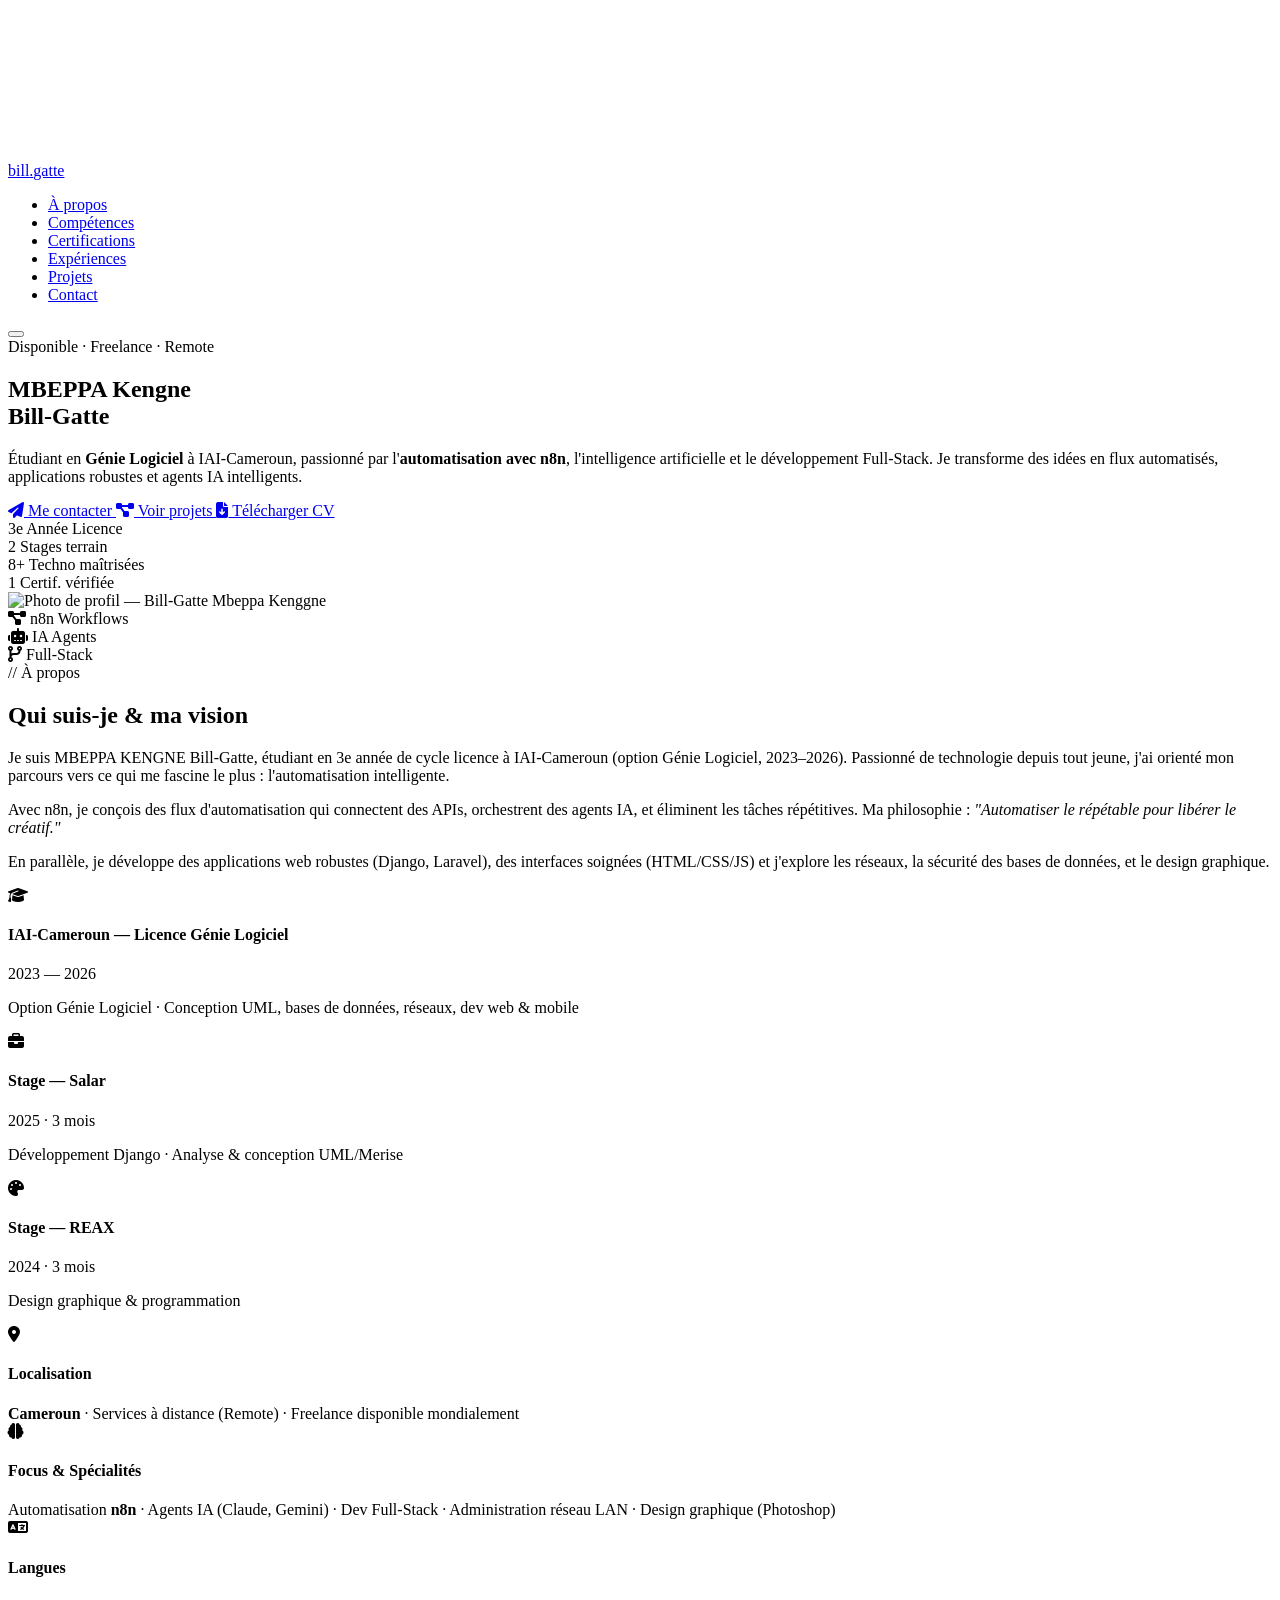
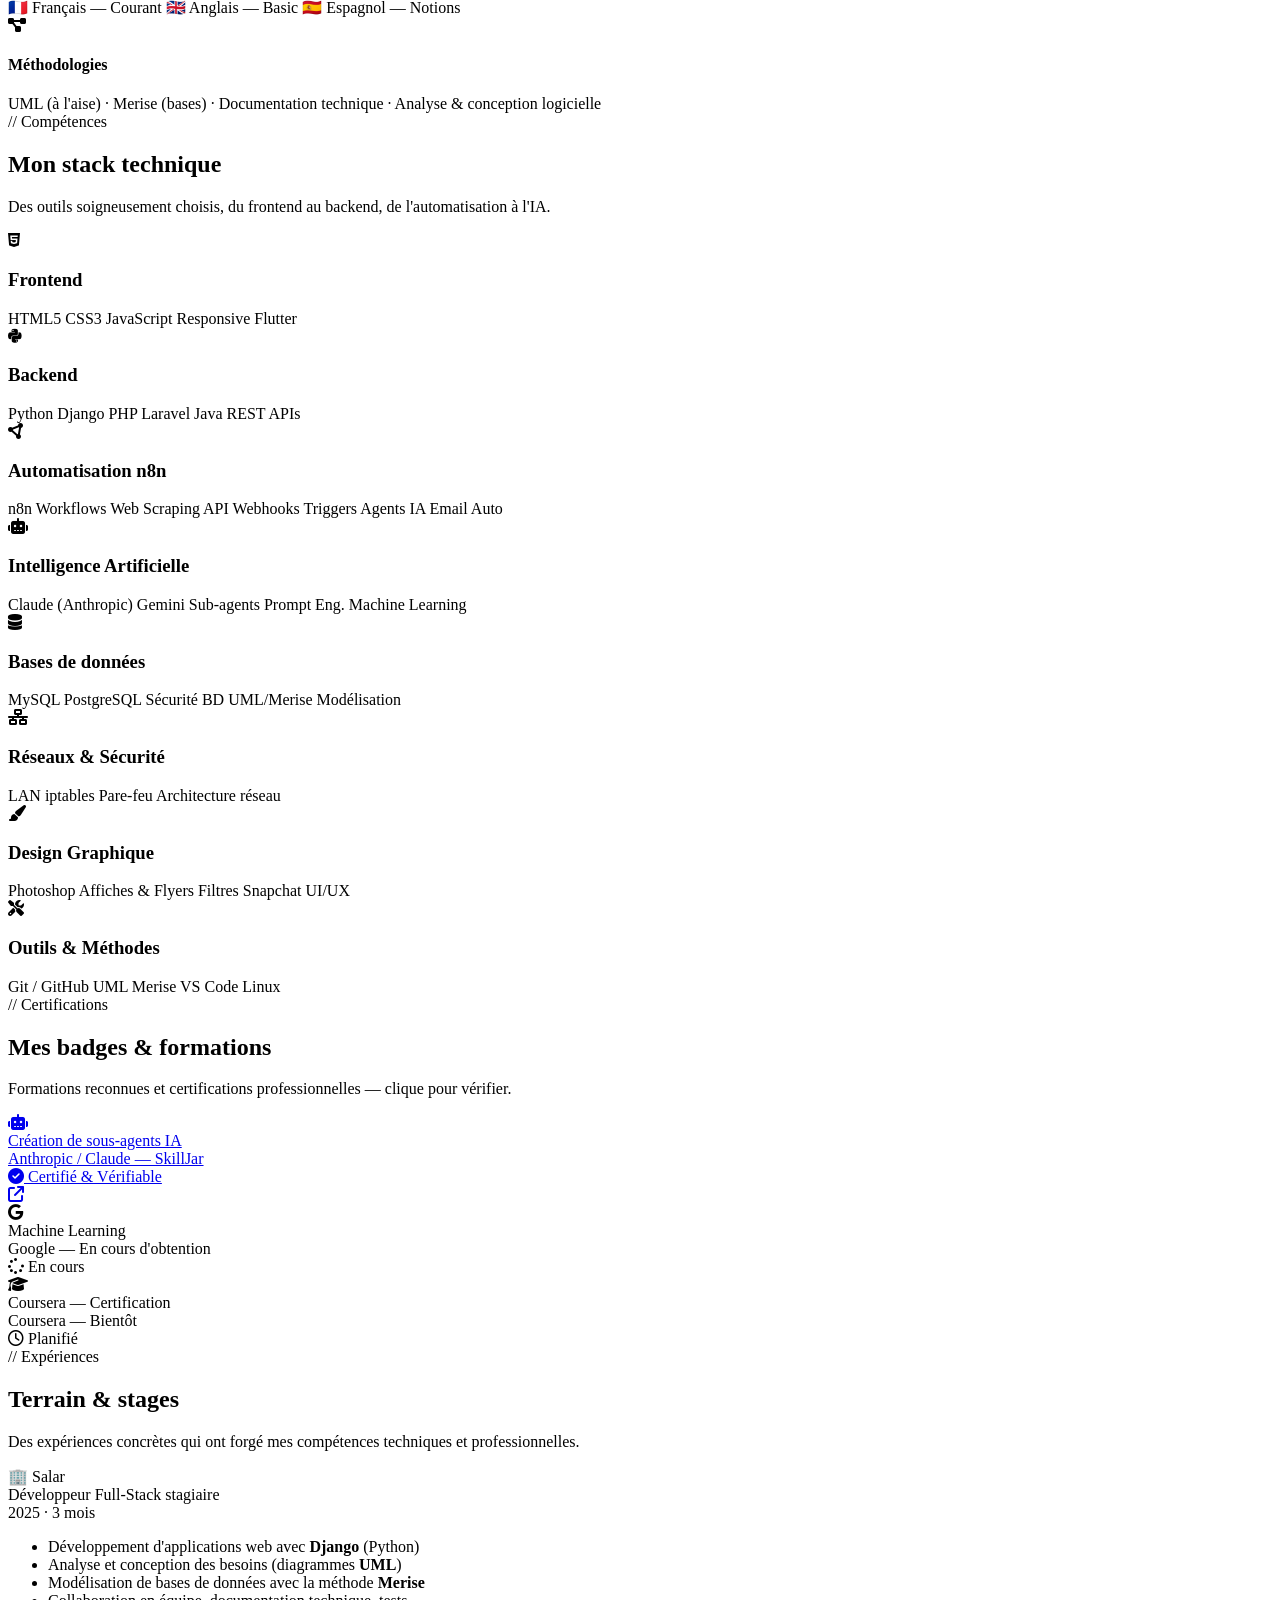
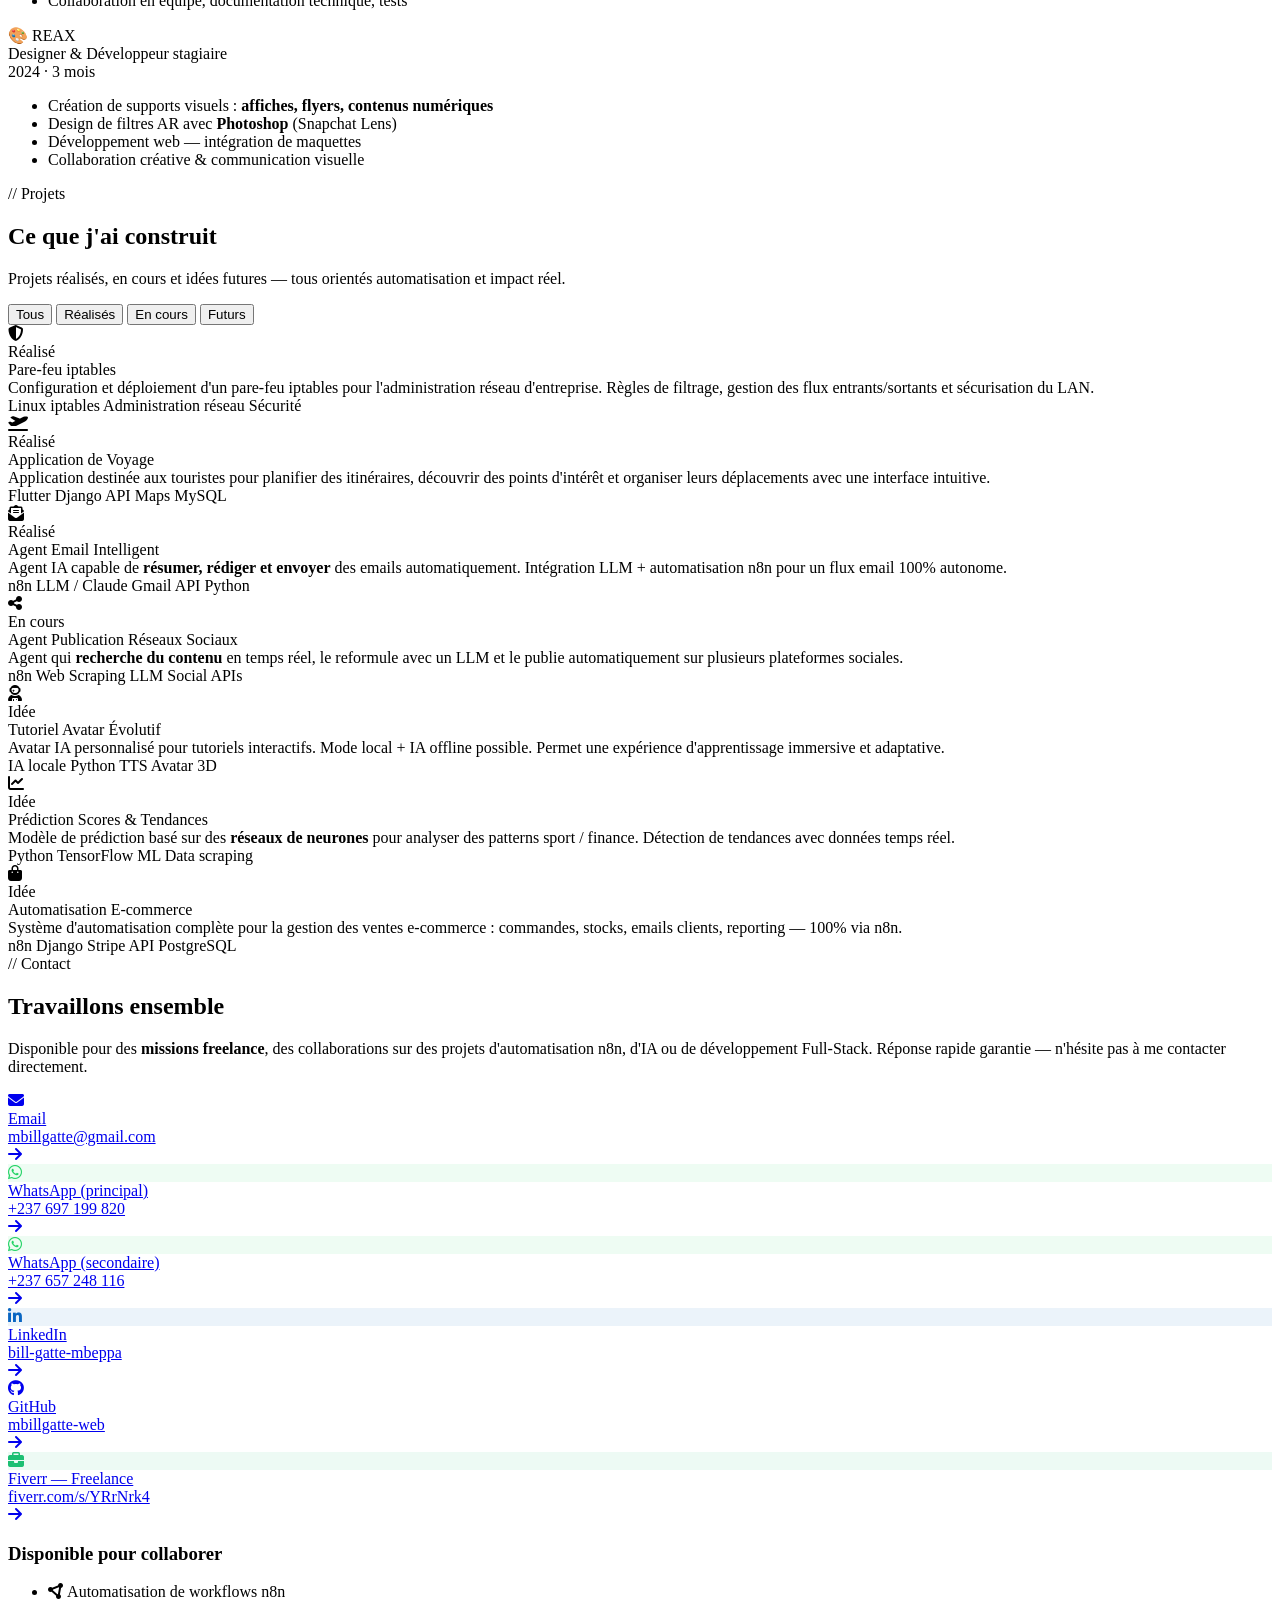
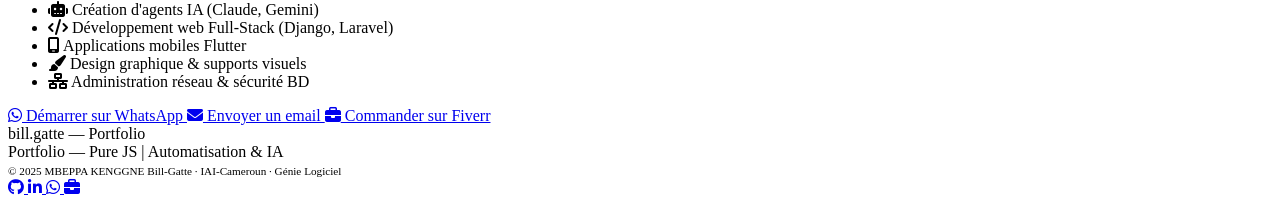
==== index.html @ 229e0669 "disposition de l'index pour que vercel puisse le  voir" ====
<!DOCTYPE html>
<html lang="fr">
<head>
  <meta charset="UTF-8" />
  <meta name="viewport" content="width=device-width, initial-scale=1.0" />
  <meta name="description" content="Portfolio de MBEPPA KENGGNE Bill-Gatte — Étudiant en Génie Logiciel, spécialisé en automatisation n8n, IA et développement Full-Stack. Freelance basé au Cameroun." />
  <meta name="keywords" content="génie logiciel, automatisation, n8n, IA, full-stack, Django, Laravel, Cameroun, développeur, freelance" />
  <meta property="og:title" content="Bill-Gatte — Automatisation & IA | Portfolio" />
  <meta property="og:description" content="Portfolio de Bill-Gatte Mbeppa — Développeur Full-Stack, automatisation n8n et IA." />
  <meta property="og:type" content="website" />

  <title>Bill-Gatte Mbeppa — Automatisation & IA | Portfolio</title>

  <!-- Fonts -->
  <link rel="preconnect" href="https://fonts.googleapis.com" />
  <link rel="preconnect" href="https://fonts.gstatic.com" crossorigin />
  <link href="https://fonts.googleapis.com/css2?family=Space+Grotesk:wght@300;400;500;600;700&family=Inter:wght@300;400;500;600&family=Fira+Code:wght@400;500&display=swap" rel="stylesheet" />

  <!-- Font Awesome -->
  <link rel="stylesheet" href="https://cdnjs.cloudflare.com/ajax/libs/font-awesome/6.5.1/css/all.min.css" />

  <!-- Stylesheet -->
  <link rel="stylesheet" href="css/style.css" />
</head>

<body>

<!-- ═══════ CANVAS BACKGROUND ═══════ -->
<canvas id="canvas-bg" aria-hidden="true"></canvas>

<!-- ═══════════════════════════════════════════
     NAVBAR
════════════════════════════════════════════ -->
<nav id="navbar" role="navigation" aria-label="Navigation principale">
  <div class="container nav-inner">
    <!-- Logo -->
    <a href="#hero" class="nav-logo" id="nav-logo-link">
      <span class="logo-dot"></span>
      bill<span style="color:var(--accent-teal)">.</span>gatte
    </a>

    <!-- Links -->
    <ul class="nav-links" id="nav-links" role="list">
      <li><a href="#about"          id="nav-about">À propos</a></li>
      <li><a href="#skills"         id="nav-skills">Compétences</a></li>
      <li><a href="#certifications" id="nav-certs">Certifications</a></li>
      <li><a href="#experience"     id="nav-exp">Expériences</a></li>
      <li><a href="#projects"       id="nav-projects">Projets</a></li>
      <li><a href="#contact"        id="nav-contact" class="nav-cta">Contact</a></li>
    </ul>

    <!-- Hamburger -->
    <button class="nav-toggle" id="nav-toggle" aria-label="Ouvrir le menu" aria-expanded="false">
      <span></span><span></span><span></span>
    </button>
  </div>
</nav>

<!-- ═══════════════════════════════════════════
     SECTION 1 : HERO
════════════════════════════════════════════ -->
<section id="hero" aria-label="Présentation principale">
  <div class="hero-bg-image" aria-hidden="true"></div>
  <div class="hero-bg-gradient" aria-hidden="true"></div>

  <div class="container">
    <div class="hero-content">

      <!-- ─ Texte ─ -->
      <div class="hero-text">
        <div class="hero-badge">
          <span class="badge-dot"></span>
          Disponible · Freelance · Remote
        </div>

        <h1 class="hero-name">
          MBEPPA Kengne<br>
          <span class="gradient-text">Bill-Gatte</span>
        </h1>

        <div class="hero-title-typed" aria-live="polite">
          <span class="typed-text"></span><span class="cursor-blink" aria-hidden="true"></span>
        </div>

        <p class="hero-description">
          Étudiant en <strong>Génie Logiciel</strong> à IAI-Cameroun, passionné par l'<strong>automatisation avec n8n</strong>,
          l'intelligence artificielle et le développement Full-Stack. Je transforme des idées en flux automatisés,
          applications robustes et agents IA intelligents.
        </p>

        <div class="hero-cta">
          <a href="#contact" class="btn btn-primary" id="hero-btn-contact">
            <i class="fa-solid fa-paper-plane"></i> Me contacter
          </a>
          <a href="#projects" class="btn btn-secondary" id="hero-btn-projects">
            <i class="fa-solid fa-diagram-project"></i> Voir projets
          </a>
          <!-- CV placeholder — remplacer href plus tard -->
          <a href="assets/CV_BillGatte.pdf" download class="btn btn-outline-purple" id="hero-btn-cv">
             <i class="fa-solid fa-file-arrow-down"></i> Télécharger CV
          </a>
        </div>

        <div class="hero-stats">
          <div class="stat-item">
            <span class="stat-number" data-count="3" data-suffix="e">3e</span>
            <span class="stat-label">Année Licence</span>
          </div>
          <div class="stat-item">
            <span class="stat-number" data-count="2" data-suffix="">2</span>
            <span class="stat-label">Stages terrain</span>
          </div>
          <div class="stat-item">
            <span class="stat-number" data-count="8" data-suffix="+">8+</span>
            <span class="stat-label">Techno maîtrisées</span>
          </div>
          <div class="stat-item">
            <span class="stat-number" data-count="1" data-suffix="">1</span>
            <span class="stat-label">Certif. vérifiée</span>
          </div>
        </div>
      </div>

      <!-- ─ Visuel ─ -->
      <div class="hero-visual">
        <div class="profile-ring-outer">
          <div class="ring-animated"   aria-hidden="true"></div>
          <div class="ring-animated-2" aria-hidden="true"></div>

          <div class="profile-img-wrap">
            <!-- Remplacer src par ta photo : assets/images/ma_photo.jpg -->
            <img
              src="assets/images/ma_photo.jpg"
              alt="Photo de profil — Bill-Gatte Mbeppa Kenggne"
              id="profile-photo"
            />
          </div>

          <!-- Badges flottants -->
          <div class="hero-float-badge badge-top-right">
            <i class="fa-solid fa-diagram-project"></i>
            <span>n8n Workflows</span>
          </div>
          <div class="hero-float-badge badge-bottom-left">
            <i class="fa-solid fa-robot"></i>
            <span>IA Agents</span>
          </div>
          <div class="hero-float-badge badge-top-left">
            <i class="fa-solid fa-code-branch"></i>
            <span>Full-Stack</span>
          </div>
        </div>
      </div>

    </div><!-- /hero-content -->
  </div>
</section>


<!-- ═══════════════════════════════════════════
     SECTION 2 : À PROPOS
════════════════════════════════════════════ -->
<section id="about" aria-labelledby="about-title">
  <div class="container">
    <span class="section-label reveal">// À propos</span>
    <h2 class="section-title reveal" id="about-title">
      Qui suis-je &amp; <span class="gradient-text">ma vision</span>
    </h2>

    <div class="about-grid">
      <!-- Texte -->
      <div class="about-text">
        <p class="reveal">
          Je suis <span class="highlight">MBEPPA KENGNE Bill-Gatte</span>, étudiant en 3e année de cycle licence
          à <span class="highlight">IAI-Cameroun</span> (option Génie Logiciel, 2023–2026).
          Passionné de technologie depuis tout jeune, j'ai orienté mon parcours vers
          ce qui me fascine le plus : <span class="highlight">l'automatisation intelligente</span>.
        </p>
        <p class="reveal">
          Avec <span class="highlight">n8n</span>, je conçois des flux d'automatisation qui connectent
          des APIs, orchestrent des agents IA, et éliminent les tâches répétitives.
          Ma philosophie : <em>"Automatiser le répétable pour libérer le créatif."</em>
        </p>
        <p class="reveal">
          En parallèle, je développe des applications web robustes (Django, Laravel),
          des interfaces soignées (HTML/CSS/JS) et j'explore les réseaux,
          la sécurité des bases de données, et le design graphique.
        </p>

        <!-- Timeline académique -->
        <div class="about-timeline reveal">
          <div class="timeline-item">
            <div class="timeline-dot"><i class="fa-solid fa-graduation-cap"></i></div>
            <div class="timeline-content">
              <h4>IAI-Cameroun — Licence Génie Logiciel</h4>
              <span>2023 — 2026</span>
              <p>Option Génie Logiciel · Conception UML, bases de données, réseaux, dev web & mobile</p>
            </div>
          </div>
          <div class="timeline-item">
            <div class="timeline-dot"><i class="fa-solid fa-briefcase"></i></div>
            <div class="timeline-content">
              <h4>Stage — Salar</h4>
              <span>2025 · 3 mois</span>
              <p>Développement Django · Analyse &amp; conception UML/Merise</p>
            </div>
          </div>
          <div class="timeline-item">
            <div class="timeline-dot"><i class="fa-solid fa-palette"></i></div>
            <div class="timeline-content">
              <h4>Stage — REAX</h4>
              <span>2024 · 3 mois</span>
              <p>Design graphique &amp; programmation</p>
            </div>
          </div>
        </div>
      </div>

      <!-- Cartes d'info -->
      <div class="about-info-cards">
        <!-- Localisation -->
        <div class="info-card reveal">
          <div class="info-card-header">
            <div class="info-card-icon teal"><i class="fa-solid fa-location-dot"></i></div>
            <h4>Localisation</h4>
          </div>
          <div class="info-card-body">
            <strong>Cameroun</strong> · Services à distance (Remote) · Freelance disponible mondialement
          </div>
        </div>

        <!-- Formation -->
        <div class="info-card reveal">
          <div class="info-card-header">
            <div class="info-card-icon purple"><i class="fa-solid fa-brain"></i></div>
            <h4>Focus &amp; Spécialités</h4>
          </div>
          <div class="info-card-body">
            Automatisation <strong>n8n</strong> · Agents IA (Claude, Gemini) · Dev Full-Stack ·
            Administration réseau LAN · Design graphique (Photoshop)
          </div>
        </div>

        <!-- Langues -->
        <div class="info-card reveal">
          <div class="info-card-header">
            <div class="info-card-icon pink"><i class="fa-solid fa-language"></i></div>
            <h4>Langues</h4>
          </div>
          <div class="info-card-body">
            <div class="lang-flags">
              <span class="lang-tag">🇫🇷 Français — Courant</span>
              <span class="lang-tag">🇬🇧 Anglais — Basic</span>
              <span class="lang-tag">🇪🇸 Espagnol — Notions</span>
            </div>
          </div>
        </div>

        <!-- Méthodes -->
        <div class="info-card reveal">
          <div class="info-card-header">
            <div class="info-card-icon teal"><i class="fa-solid fa-diagram-project"></i></div>
            <h4>Méthodologies</h4>
          </div>
          <div class="info-card-body">
            UML (à l'aise) · Merise (bases) · Documentation technique · Analyse &amp; conception logicielle
          </div>
        </div>
      </div>
    </div>
  </div>
</section>


<!-- ═══════════════════════════════════════════
     SECTION 3 : COMPÉTENCES
════════════════════════════════════════════ -->
<section id="skills" aria-labelledby="skills-title">
  <div class="container">
    <span class="section-label reveal">// Compétences</span>
    <h2 class="section-title reveal" id="skills-title">
      Mon <span class="gradient-text">stack technique</span>
    </h2>
    <p class="section-subtitle reveal">
      Des outils soigneusement choisis, du frontend au backend, de l'automatisation à l'IA.
    </p>

    <div class="skills-grid">
      <!-- Frontend -->
      <div class="skill-card accent-teal reveal">
        <div class="skill-card-icon"><i class="fa-brands fa-html5"></i></div>
        <h3>Frontend</h3>
        <div class="skill-tags">
          <span class="skill-tag">HTML5</span>
          <span class="skill-tag">CSS3</span>
          <span class="skill-tag">JavaScript</span>
          <span class="skill-tag">Responsive</span>
          <span class="skill-tag">Flutter</span>
        </div>
      </div>

      <!-- Backend -->
      <div class="skill-card accent-purple reveal">
        <div class="skill-card-icon"><i class="fa-brands fa-python"></i></div>
        <h3>Backend</h3>
        <div class="skill-tags">
          <span class="skill-tag">Python</span>
          <span class="skill-tag">Django</span>
          <span class="skill-tag">PHP</span>
          <span class="skill-tag">Laravel</span>
          <span class="skill-tag">Java</span>
          <span class="skill-tag">REST APIs</span>
        </div>
      </div>

      <!-- Automatisation n8n -->
      <div class="skill-card accent-teal reveal">
        <div class="skill-card-icon"><i class="fa-solid fa-circle-nodes"></i></div>
        <h3>Automatisation n8n</h3>
        <div class="skill-tags">
          <span class="skill-tag">n8n Workflows</span>
          <span class="skill-tag">Web Scraping</span>
          <span class="skill-tag">API Webhooks</span>
          <span class="skill-tag">Triggers</span>
          <span class="skill-tag">Agents IA</span>
          <span class="skill-tag">Email Auto</span>
        </div>
      </div>

      <!-- IA & LLMs -->
      <div class="skill-card accent-purple reveal">
        <div class="skill-card-icon"><i class="fa-solid fa-robot"></i></div>
        <h3>Intelligence Artificielle</h3>
        <div class="skill-tags">
          <span class="skill-tag">Claude (Anthropic)</span>
          <span class="skill-tag">Gemini</span>
          <span class="skill-tag">Sub-agents</span>
          <span class="skill-tag">Prompt Eng.</span>
          <span class="skill-tag">Machine Learning</span>
        </div>
      </div>

      <!-- Bases de données -->
      <div class="skill-card accent-pink reveal">
        <div class="skill-card-icon"><i class="fa-solid fa-database"></i></div>
        <h3>Bases de données</h3>
        <div class="skill-tags">
          <span class="skill-tag">MySQL</span>
          <span class="skill-tag">PostgreSQL</span>
          <span class="skill-tag">Sécurité BD</span>
          <span class="skill-tag">UML/Merise</span>
          <span class="skill-tag">Modélisation</span>
        </div>
      </div>

      <!-- Réseaux -->
      <div class="skill-card accent-teal reveal">
        <div class="skill-card-icon"><i class="fa-solid fa-network-wired"></i></div>
        <h3>Réseaux & Sécurité</h3>
        <div class="skill-tags">
          <span class="skill-tag">LAN</span>
          <span class="skill-tag">iptables</span>
          <span class="skill-tag">Pare-feu</span>
          <span class="skill-tag">Architecture réseau</span>
        </div>
      </div>

      <!-- Design -->
      <div class="skill-card accent-pink reveal">
        <div class="skill-card-icon"><i class="fa-solid fa-paint-brush"></i></div>
        <h3>Design Graphique</h3>
        <div class="skill-tags">
          <span class="skill-tag">Photoshop</span>
          <span class="skill-tag">Affiches & Flyers</span>
          <span class="skill-tag">Filtres Snapchat</span>
          <span class="skill-tag">UI/UX</span>
        </div>
      </div>

      <!-- Outils & Méthodes -->
      <div class="skill-card accent-purple reveal">
        <div class="skill-card-icon"><i class="fa-solid fa-screwdriver-wrench"></i></div>
        <h3>Outils & Méthodes</h3>
        <div class="skill-tags">
          <span class="skill-tag">Git / GitHub</span>
          <span class="skill-tag">UML</span>
          <span class="skill-tag">Merise</span>
          <span class="skill-tag">VS Code</span>
          <span class="skill-tag">Linux</span>
        </div>
      </div>
    </div>
  </div>
</section>


<!-- ═══════════════════════════════════════════
     SECTION 4 : CERTIFICATIONS
════════════════════════════════════════════ -->
<section id="certifications" aria-labelledby="certs-title">
  <div class="container">
    <span class="section-label reveal">// Certifications</span>
    <h2 class="section-title reveal" id="certs-title">
      Mes <span class="gradient-text">badges & formations</span>
    </h2>
    <p class="section-subtitle reveal">
      Formations reconnues et certifications professionnelles — clique pour vérifier.
    </p>

    <div class="certs-grid">

      <!-- Cert 1 — Claude (vérifié) -->
      <a
        href="https://verify.skilljar.com/c/pe37anwo7nbu"
        target="_blank"
        rel="noopener noreferrer"
        class="cert-card reveal"
        id="cert-claude"
        aria-label="Certification Claude — Création de sous-agents — Vérifier"
      >
        <div class="cert-header">
          <div class="cert-icon teal"><i class="fa-solid fa-robot"></i></div>
          <div>
            <div class="cert-title">Création de sous-agents IA</div>
            <div class="cert-issuer">Anthropic / Claude — SkillJar</div>
          </div>
        </div>
        <div class="cert-status verified">
          <i class="fa-solid fa-circle-check"></i> Certifié &amp; Vérifiable
        </div>
        <div class="cert-arrow"><i class="fa-solid fa-arrow-up-right-from-square"></i></div>
      </a>

      <!-- Cert 2 — Machine Learning Google (en cours) -->
      <div class="cert-card not-yet reveal" id="cert-ml" aria-label="Certification Machine Learning Google — En cours">
        <div class="cert-header">
          <div class="cert-icon orange"><i class="fa-brands fa-google"></i></div>
          <div>
            <div class="cert-title">Machine Learning</div>
            <div class="cert-issuer">Google — En cours d'obtention</div>
          </div>
        </div>
        <div class="cert-status in-progress">
          <i class="fa-solid fa-spinner"></i> En cours
        </div>
      </div>

      <!-- Cert 3 — Coursera (planifié) -->
      <div class="cert-card not-yet reveal" id="cert-coursera" aria-label="Certification Coursera — Planifiée">
        <div class="cert-header">
          <div class="cert-icon purple"><i class="fa-solid fa-graduation-cap"></i></div>
          <div>
            <div class="cert-title">Coursera — Certification</div>
            <div class="cert-issuer">Coursera — Bientôt</div>
          </div>
        </div>
        <div class="cert-status planned">
          <i class="fa-regular fa-clock"></i> Planifié
        </div>
      </div>

    </div>
  </div>
</section>


<!-- ═══════════════════════════════════════════
     SECTION 5 : EXPÉRIENCES
════════════════════════════════════════════ -->
<section id="experience" aria-labelledby="exp-title">
  <div class="container">
    <span class="section-label reveal">// Expériences</span>
    <h2 class="section-title reveal" id="exp-title">
      Terrain &amp; <span class="gradient-text">stages</span>
    </h2>
    <p class="section-subtitle reveal">
      Des expériences concrètes qui ont forgé mes compétences techniques et professionnelles.
    </p>

    <div class="experience-grid">
      <!-- Stage Salar -->
      <div class="exp-card reveal-left" id="exp-salar">
        <div class="exp-header">
          <div>
            <div class="exp-company">🏢 Salar</div>
            <div class="exp-role">Développeur Full-Stack stagiaire</div>
          </div>
          <span class="exp-period">2025 · 3 mois</span>
        </div>
        <ul class="exp-tasks">
          <li>Développement d'applications web avec <strong>Django</strong> (Python)</li>
          <li>Analyse et conception des besoins (diagrammes <strong>UML</strong>)</li>
          <li>Modélisation de bases de données avec la méthode <strong>Merise</strong></li>
          <li>Collaboration en équipe, documentation technique, tests</li>
        </ul>
      </div>

      <!-- Stage REAX -->
      <div class="exp-card reveal-right" id="exp-reax">
        <div class="exp-header">
          <div>
            <div class="exp-company">🎨 REAX</div>
            <div class="exp-role">Designer & Développeur stagiaire</div>
          </div>
          <span class="exp-period">2024 · 3 mois</span>
        </div>
        <ul class="exp-tasks">
          <li>Création de supports visuels : <strong>affiches, flyers, contenus numériques</strong></li>
          <li>Design de filtres AR avec <strong>Photoshop</strong> (Snapchat Lens)</li>
          <li>Développement web — intégration de maquettes</li>
          <li>Collaboration créative &amp; communication visuelle</li>
        </ul>
      </div>
    </div>
  </div>
</section>


<!-- ═══════════════════════════════════════════
     SECTION 6 : PROJETS
════════════════════════════════════════════ -->
<section id="projects" aria-labelledby="proj-title">
  <div class="container">
    <span class="section-label reveal">// Projets</span>
    <h2 class="section-title reveal" id="proj-title">
      Ce que j'ai <span class="gradient-text">construit</span>
    </h2>
    <p class="section-subtitle reveal">
      Projets réalisés, en cours et idées futures — tous orientés automatisation et impact réel.
    </p>

    <!-- Tabs -->
    <div class="projects-tabs reveal" role="tablist" aria-label="Filtrer les projets">
      <button class="tab-btn active" data-tab="all"    role="tab" aria-selected="true"  id="tab-all">Tous</button>
      <button class="tab-btn"        data-tab="done"   role="tab" aria-selected="false" id="tab-done">Réalisés</button>
      <button class="tab-btn"        data-tab="ongoing"role="tab" aria-selected="false" id="tab-ongoing">En cours</button>
      <button class="tab-btn"        data-tab="future" role="tab" aria-selected="false" id="tab-future">Futurs</button>
    </div>

    <div class="projects-grid" id="projects-grid">

      <!-- Projet 1 — Pare-feu iptables -->
      <div class="project-card reveal" data-status="done" id="proj-firewall">
        <div class="project-top">
          <div class="project-icon"><i class="fa-solid fa-shield-halved"></i></div>
          <span class="project-badge done">Réalisé</span>
        </div>
        <div class="project-title">Pare-feu iptables</div>
        <div class="project-description">
          Configuration et déploiement d'un pare-feu iptables pour l'administration réseau d'entreprise.
          Règles de filtrage, gestion des flux entrants/sortants et sécurisation du LAN.
        </div>
        <div class="project-techs">
          <span class="tech-tag">Linux</span>
          <span class="tech-tag">iptables</span>
          <span class="tech-tag">Administration réseau</span>
          <span class="tech-tag">Sécurité</span>
        </div>
      </div>

      <!-- Projet 2 — App Voyage -->
      <div class="project-card reveal" data-status="done" id="proj-travel">
        <div class="project-top">
          <div class="project-icon"><i class="fa-solid fa-plane-departure"></i></div>
          <span class="project-badge done">Réalisé</span>
        </div>
        <div class="project-title">Application de Voyage</div>
        <div class="project-description">
          Application destinée aux touristes pour planifier des itinéraires, découvrir des points d'intérêt
          et organiser leurs déplacements avec une interface intuitive.
        </div>
        <div class="project-techs">
          <span class="tech-tag">Flutter</span>
          <span class="tech-tag">Django</span>
          <span class="tech-tag">API Maps</span>
          <span class="tech-tag">MySQL</span>
        </div>
      </div>

      <!-- Projet 3 — Agent Email -->
      <div class="project-card reveal" data-status="done" id="proj-email-agent">
        <div class="project-top">
          <div class="project-icon"><i class="fa-solid fa-envelope-open-text"></i></div>
          <span class="project-badge done">Réalisé</span>
        </div>
        <div class="project-title">Agent Email Intelligent</div>
        <div class="project-description">
          Agent IA capable de <strong>résumer, rédiger et envoyer</strong> des emails automatiquement.
          Intégration LLM + automatisation n8n pour un flux email 100% autonome.
        </div>
        <div class="project-techs">
          <span class="tech-tag">n8n</span>
          <span class="tech-tag">LLM / Claude</span>
          <span class="tech-tag">Gmail API</span>
          <span class="tech-tag">Python</span>
        </div>
      </div>

      <!-- Projet 4 — Agent Réseaux Sociaux -->
      <div class="project-card reveal" data-status="ongoing" id="proj-social-agent">
        <div class="project-top">
          <div class="project-icon"><i class="fa-solid fa-share-nodes"></i></div>
          <span class="project-badge ongoing">En cours</span>
        </div>
        <div class="project-title">Agent Publication Réseaux Sociaux</div>
        <div class="project-description">
          Agent qui <strong>recherche du contenu</strong> en temps réel, le reformule avec un LLM
          et le publie automatiquement sur plusieurs plateformes sociales.
        </div>
        <div class="project-techs">
          <span class="tech-tag">n8n</span>
          <span class="tech-tag">Web Scraping</span>
          <span class="tech-tag">LLM</span>
          <span class="tech-tag">Social APIs</span>
        </div>
      </div>

      <!-- Projet 5 — Tutoriel Avatar -->
      <div class="project-card reveal" data-status="future" id="proj-avatar">
        <div class="project-top">
          <div class="project-icon"><i class="fa-solid fa-user-astronaut"></i></div>
          <span class="project-badge idea">Idée</span>
        </div>
        <div class="project-title">Tutoriel Avatar Évolutif</div>
        <div class="project-description">
          Avatar IA personnalisé pour tutoriels interactifs. Mode local + IA offline possible.
          Permet une expérience d'apprentissage immersive et adaptative.
        </div>
        <div class="project-techs">
          <span class="tech-tag">IA locale</span>
          <span class="tech-tag">Python</span>
          <span class="tech-tag">TTS</span>
          <span class="tech-tag">Avatar 3D</span>
        </div>
      </div>

      <!-- Projet 6 — Prédiction -->
      <div class="project-card reveal" data-status="future" id="proj-prediction">
        <div class="project-top">
          <div class="project-icon"><i class="fa-solid fa-chart-line"></i></div>
          <span class="project-badge idea">Idée</span>
        </div>
        <div class="project-title">Prédiction Scores & Tendances</div>
        <div class="project-description">
          Modèle de prédiction basé sur des <strong>réseaux de neurones</strong> pour analyser
          des patterns sport / finance. Détection de tendances avec données temps réel.
        </div>
        <div class="project-techs">
          <span class="tech-tag">Python</span>
          <span class="tech-tag">TensorFlow</span>
          <span class="tech-tag">ML</span>
          <span class="tech-tag">Data scraping</span>
        </div>
      </div>

      <!-- Projet 7 — E-commerce Auto -->
      <div class="project-card reveal" data-status="future" id="proj-ecommerce">
        <div class="project-top">
          <div class="project-icon"><i class="fa-solid fa-bag-shopping"></i></div>
          <span class="project-badge idea">Idée</span>
        </div>
        <div class="project-title">Automatisation E-commerce</div>
        <div class="project-description">
          Système d'automatisation complète pour la gestion des ventes e-commerce :
          commandes, stocks, emails clients, reporting — 100% via n8n.
        </div>
        <div class="project-techs">
          <span class="tech-tag">n8n</span>
          <span class="tech-tag">Django</span>
          <span class="tech-tag">Stripe API</span>
          <span class="tech-tag">PostgreSQL</span>
        </div>
      </div>

    </div><!-- /projects-grid -->
  </div>
</section>


<!-- ═══════════════════════════════════════════
     SECTION 7 : CONTACT
════════════════════════════════════════════ -->
<section id="contact" aria-labelledby="contact-title">
  <div class="container">
    <span class="section-label reveal">// Contact</span>
    <h2 class="section-title reveal" id="contact-title">
      Travaillons <span class="gradient-text">ensemble</span>
    </h2>

    <div class="contact-wrapper">
      <!-- Infos -->
      <div class="contact-info-text reveal-left">
        <p>
          Disponible pour des <strong>missions freelance</strong>, des collaborations sur des projets
          d'automatisation n8n, d'IA ou de développement Full-Stack.
          Réponse rapide garantie — n'hésite pas à me contacter directement.
        </p>

        <div class="contact-links-list">

          <!-- Email -->
          <a href="mailto:mbillgatte@gmail.com" class="contact-link" id="contact-email" aria-label="Envoyer un email">
            <div class="contact-link-icon"><i class="fa-solid fa-envelope"></i></div>
            <div class="contact-link-text">
              <div class="contact-link-label">Email</div>
              <div class="contact-link-value">mbillgatte@gmail.com</div>
            </div>
            <div class="contact-link-arrow"><i class="fa-solid fa-arrow-right"></i></div>
          </a>

          <!-- WhatsApp 1 -->
          <a href="https://wa.me/237697199820" target="_blank" rel="noopener noreferrer"
             class="contact-link" id="contact-wa1" aria-label="WhatsApp principal">
            <div class="contact-link-icon" style="color:#25D366;background:rgba(37,211,102,0.08);">
              <i class="fa-brands fa-whatsapp"></i>
            </div>
            <div class="contact-link-text">
              <div class="contact-link-label">WhatsApp (principal)</div>
              <div class="contact-link-value">+237 697 199 820</div>
            </div>
            <div class="contact-link-arrow"><i class="fa-solid fa-arrow-right"></i></div>
          </a>

          <!-- WhatsApp 2 -->
          <a href="https://wa.me/237657248116" target="_blank" rel="noopener noreferrer"
             class="contact-link" id="contact-wa2" aria-label="WhatsApp secondaire">
            <div class="contact-link-icon" style="color:#25D366;background:rgba(37,211,102,0.08);">
              <i class="fa-brands fa-whatsapp"></i>
            </div>
            <div class="contact-link-text">
              <div class="contact-link-label">WhatsApp (secondaire)</div>
              <div class="contact-link-value">+237 657 248 116</div>
            </div>
            <div class="contact-link-arrow"><i class="fa-solid fa-arrow-right"></i></div>
          </a>

          <!-- LinkedIn -->
          <a href="https://www.linkedin.com/in/bill-gatte-mbeppa-14659839a" target="_blank" rel="noopener noreferrer"
             class="contact-link" id="contact-linkedin" aria-label="Voir mon LinkedIn">
            <div class="contact-link-icon" style="color:#0A66C2;background:rgba(10,102,194,0.08);">
              <i class="fa-brands fa-linkedin-in"></i>
            </div>
            <div class="contact-link-text">
              <div class="contact-link-label">LinkedIn</div>
              <div class="contact-link-value">bill-gatte-mbeppa</div>
            </div>
            <div class="contact-link-arrow"><i class="fa-solid fa-arrow-right"></i></div>
          </a>

          <!-- GitHub -->
          <a href="https://github.com/mbillgatte-web" target="_blank" rel="noopener noreferrer"
             class="contact-link" id="contact-github" aria-label="Voir mon GitHub">
            <div class="contact-link-icon"><i class="fa-brands fa-github"></i></div>
            <div class="contact-link-text">
              <div class="contact-link-label">GitHub</div>
              <div class="contact-link-value">mbillgatte-web</div>
            </div>
            <div class="contact-link-arrow"><i class="fa-solid fa-arrow-right"></i></div>
          </a>

          <!-- Fiverr -->
          <a href="https://www.fiverr.com/s/YRrNrk4" target="_blank" rel="noopener noreferrer"
             class="contact-link" id="contact-fiverr" aria-label="Voir mon profil Fiverr">
            <div class="contact-link-icon" style="color:#1DBF73;background:rgba(29,191,115,0.08);">
              <i class="fa-solid fa-briefcase"></i>
            </div>
            <div class="contact-link-text">
              <div class="contact-link-label">Fiverr — Freelance</div>
              <div class="contact-link-value">fiverr.com/s/YRrNrk4</div>
            </div>
            <div class="contact-link-arrow"><i class="fa-solid fa-arrow-right"></i></div>
          </a>

        </div><!-- /contact-links-list -->
      </div>

      <!-- Carte disponibilité -->
      <div class="availability-card reveal-right">
        <div class="avail-header">
          <div class="avail-dot"></div>
          <h3>Disponible pour <span>collaborer</span></h3>
        </div>

        <ul class="avail-services">
          <li>
            <i class="fa-solid fa-circle-nodes"></i>
            Automatisation de workflows n8n
          </li>
          <li>
            <i class="fa-solid fa-robot"></i>
            Création d'agents IA (Claude, Gemini)
          </li>
          <li>
            <i class="fa-solid fa-code"></i>
            Développement web Full-Stack (Django, Laravel)
          </li>
          <li>
            <i class="fa-solid fa-mobile-screen"></i>
            Applications mobiles Flutter
          </li>
          <li>
            <i class="fa-solid fa-paint-brush"></i>
            Design graphique &amp; supports visuels
          </li>
          <li>
            <i class="fa-solid fa-network-wired"></i>
            Administration réseau &amp; sécurité BD
          </li>
        </ul>

        <div class="avail-cta-group">
          <a href="https://wa.me/237697199820" target="_blank" rel="noopener noreferrer"
             class="btn btn-primary" id="avail-btn-wa">
            <i class="fa-brands fa-whatsapp"></i> Démarrer sur WhatsApp
          </a>
          <a href="mailto:mbillgatte@gmail.com" class="btn btn-secondary" id="avail-btn-email">
            <i class="fa-solid fa-envelope"></i> Envoyer un email
          </a>
          <a href="https://www.fiverr.com/s/YRrNrk4" target="_blank" rel="noopener noreferrer"
             class="btn btn-outline-purple" id="avail-btn-fiverr">
            <i class="fa-solid fa-briefcase"></i> Commander sur Fiverr
          </a>
        </div>
      </div>

    </div>
  </div>
</section>


<!-- ═══════════════════════════════════════════
     FOOTER
════════════════════════════════════════════ -->
<footer role="contentinfo">
  <div class="container footer-inner">
    <div class="footer-logo">
      bill<span>.</span>gatte — <span>Portfolio</span>
    </div>

    <div class="footer-sig">
      <span>Portfolio — Pure JS | Automatisation &amp; IA</span><br>
      <span style="color:var(--text-muted);font-size:0.7rem;">
        © 2025 MBEPPA KENGGNE Bill-Gatte · IAI-Cameroun · Génie Logiciel
      </span>
    </div>

    <div class="footer-social" aria-label="Liens sociaux">
      <a href="https://github.com/mbillgatte-web"
         target="_blank" rel="noopener noreferrer"
         id="footer-github" aria-label="GitHub">
        <i class="fa-brands fa-github"></i>
      </a>
      <a href="https://www.linkedin.com/in/bill-gatte-mbeppa-14659839a"
         target="_blank" rel="noopener noreferrer"
         id="footer-linkedin" aria-label="LinkedIn">
        <i class="fa-brands fa-linkedin-in"></i>
      </a>
      <a href="https://wa.me/237697199820"
         target="_blank" rel="noopener noreferrer"
         id="footer-whatsapp" aria-label="WhatsApp">
        <i class="fa-brands fa-whatsapp"></i>
      </a>
      <a href="https://www.fiverr.com/s/YRrNrk4"
         target="_blank" rel="noopener noreferrer"
         id="footer-fiverr" aria-label="Fiverr">
        <i class="fa-solid fa-briefcase"></i>
      </a>
    </div>
  </div>
</footer>

<!-- ── JS ── -->
<script src="js/main.js" defer></script>

</body>
</html>
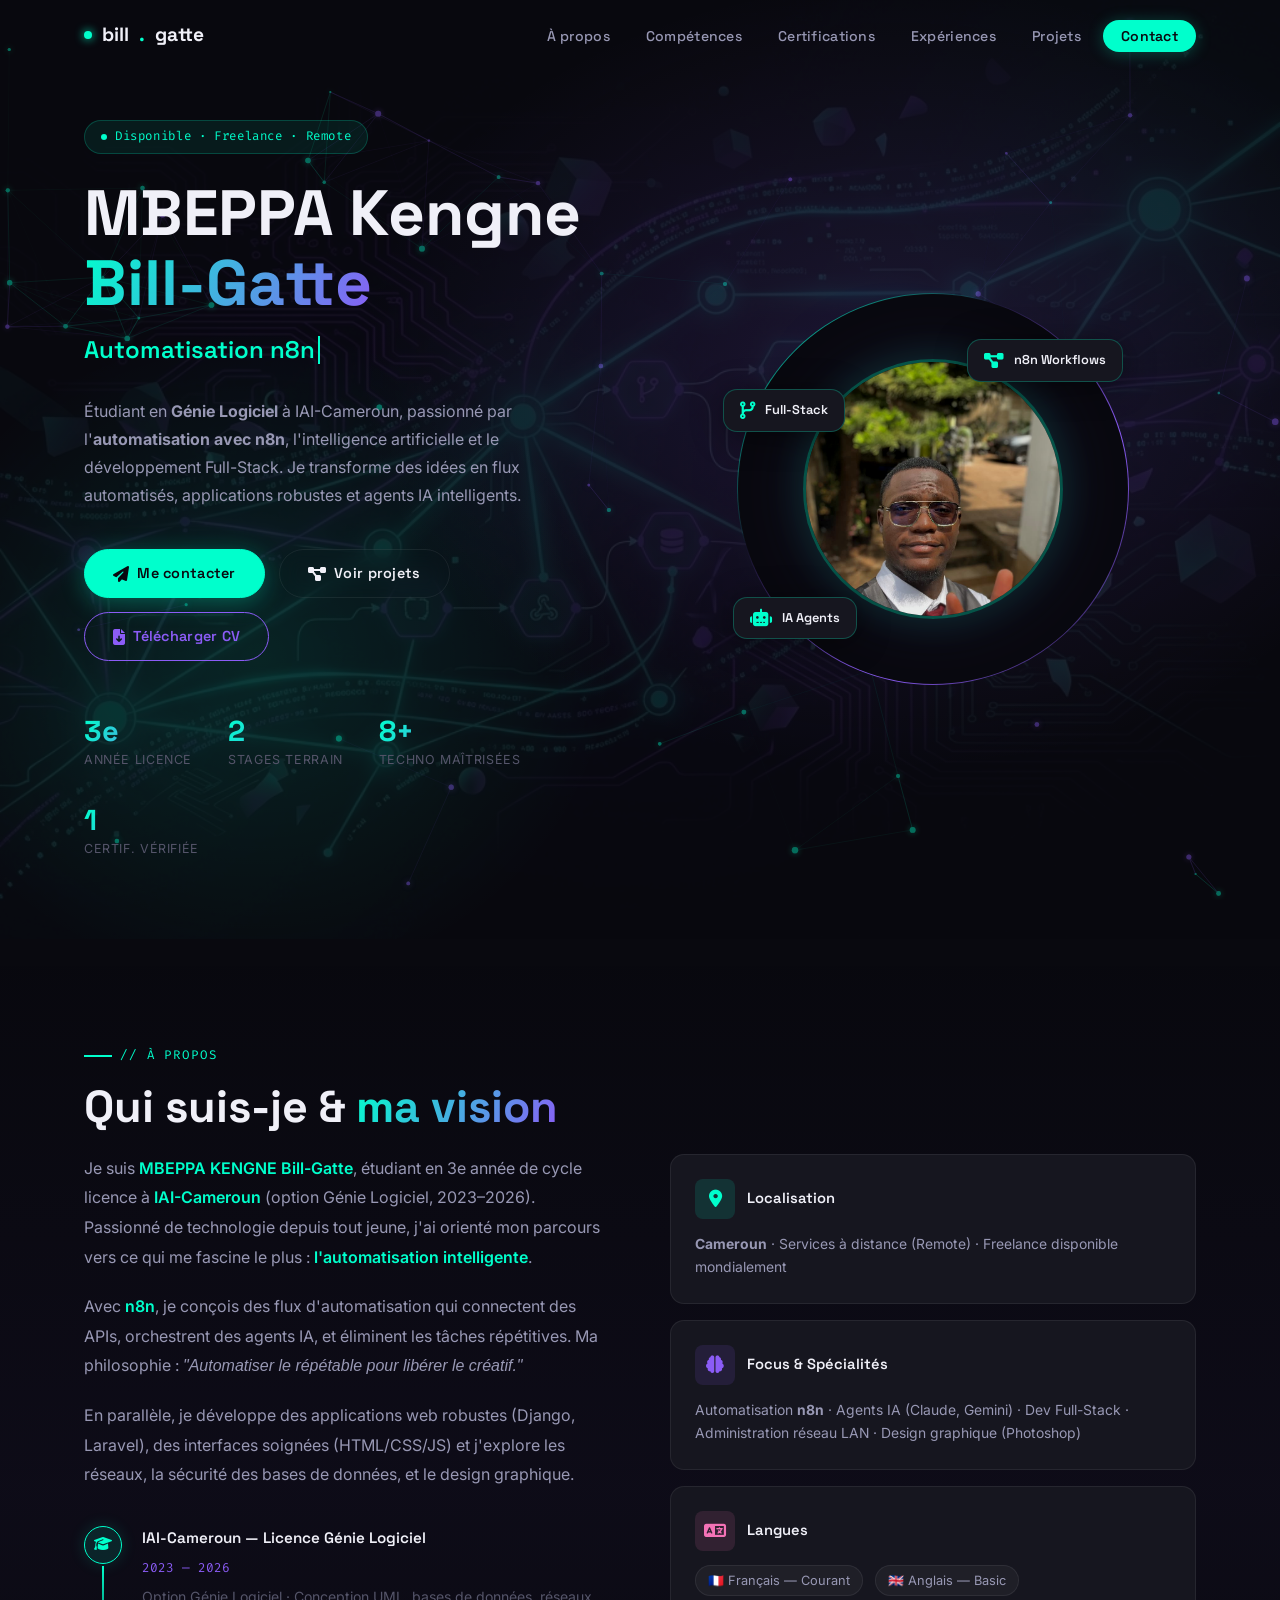
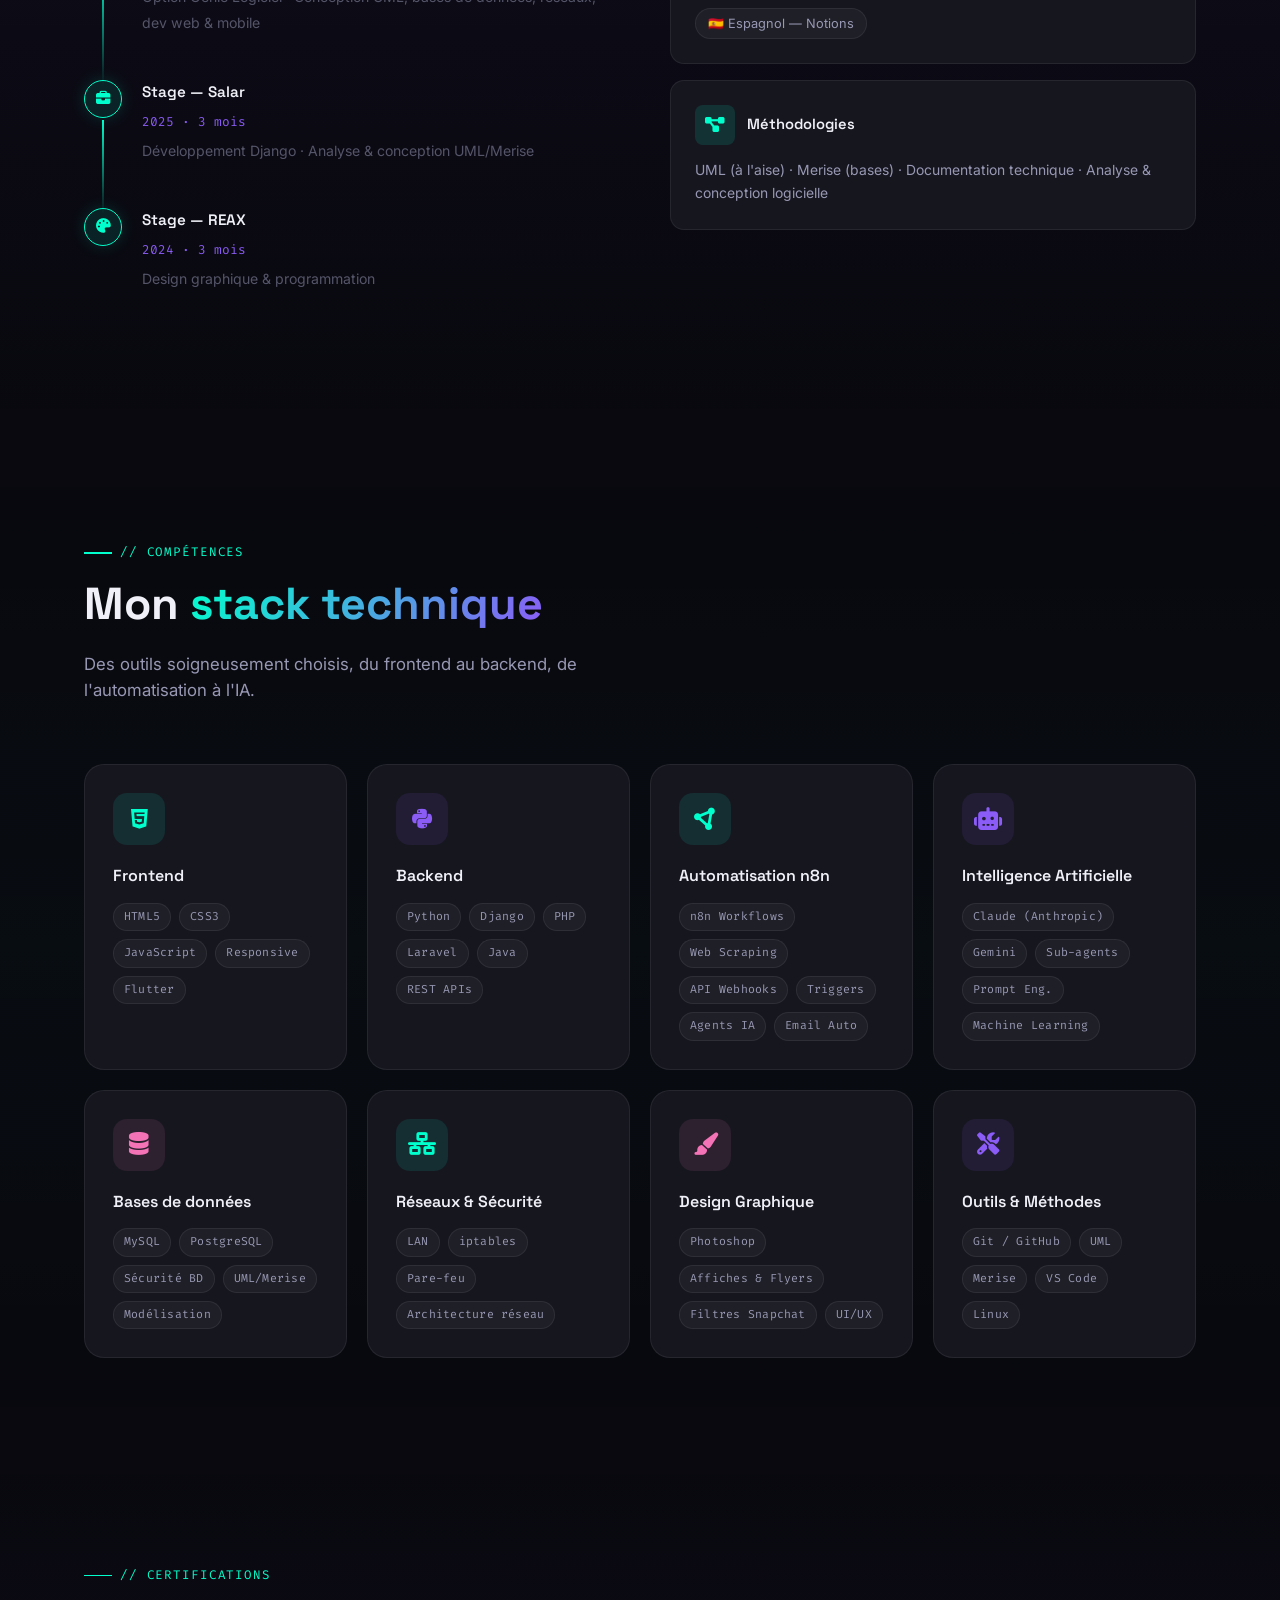
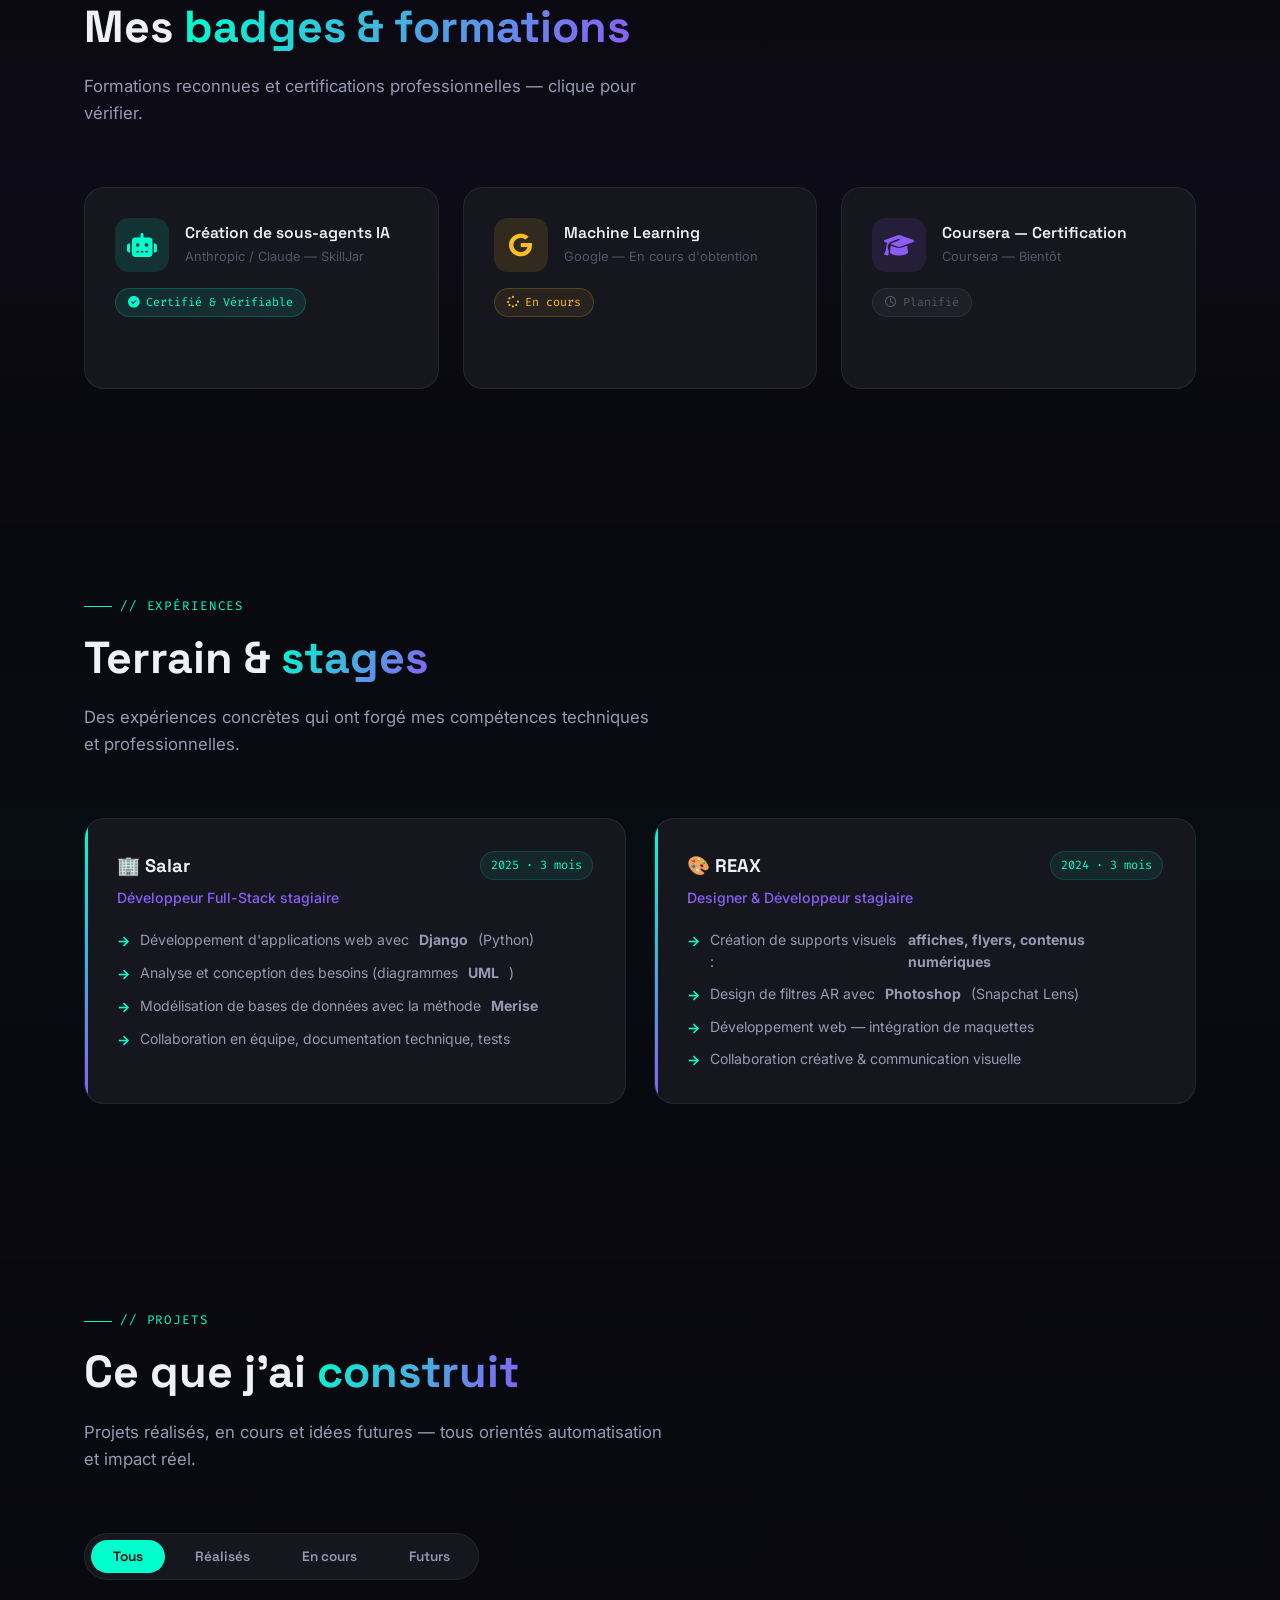
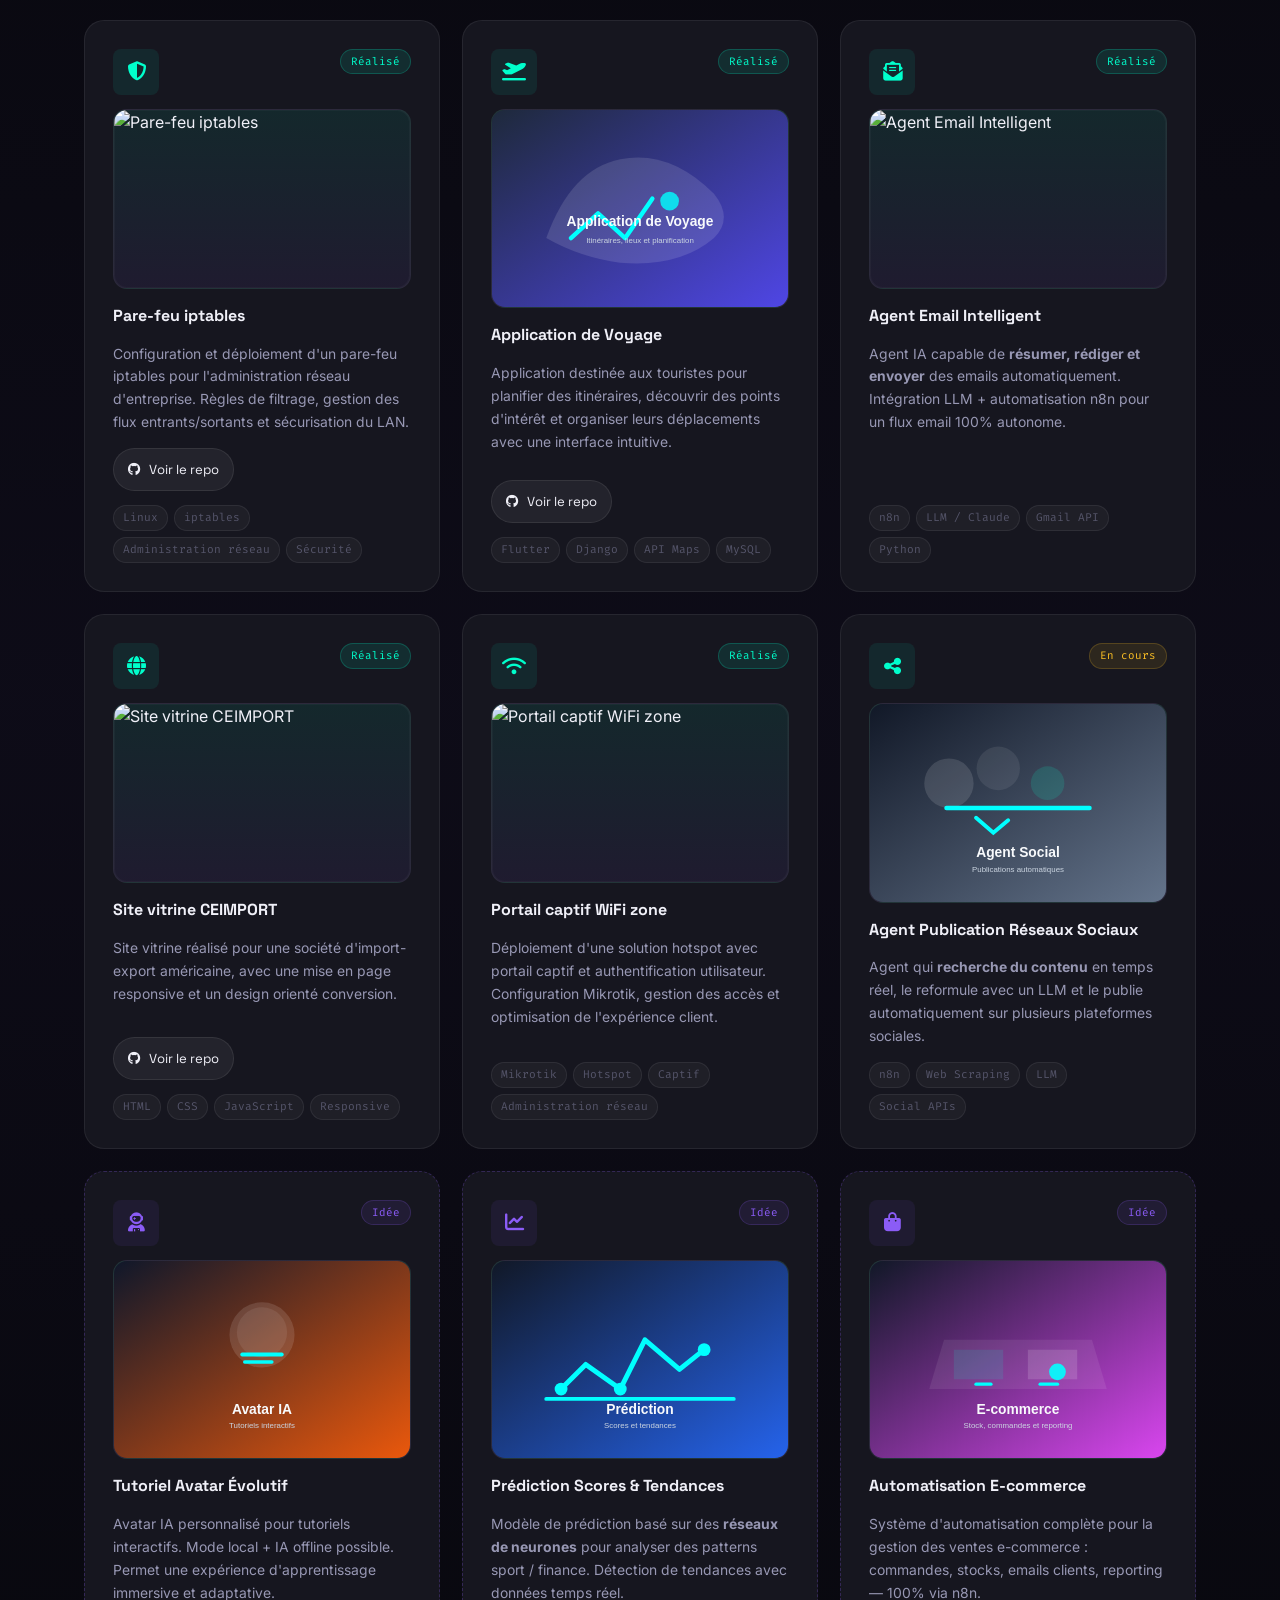
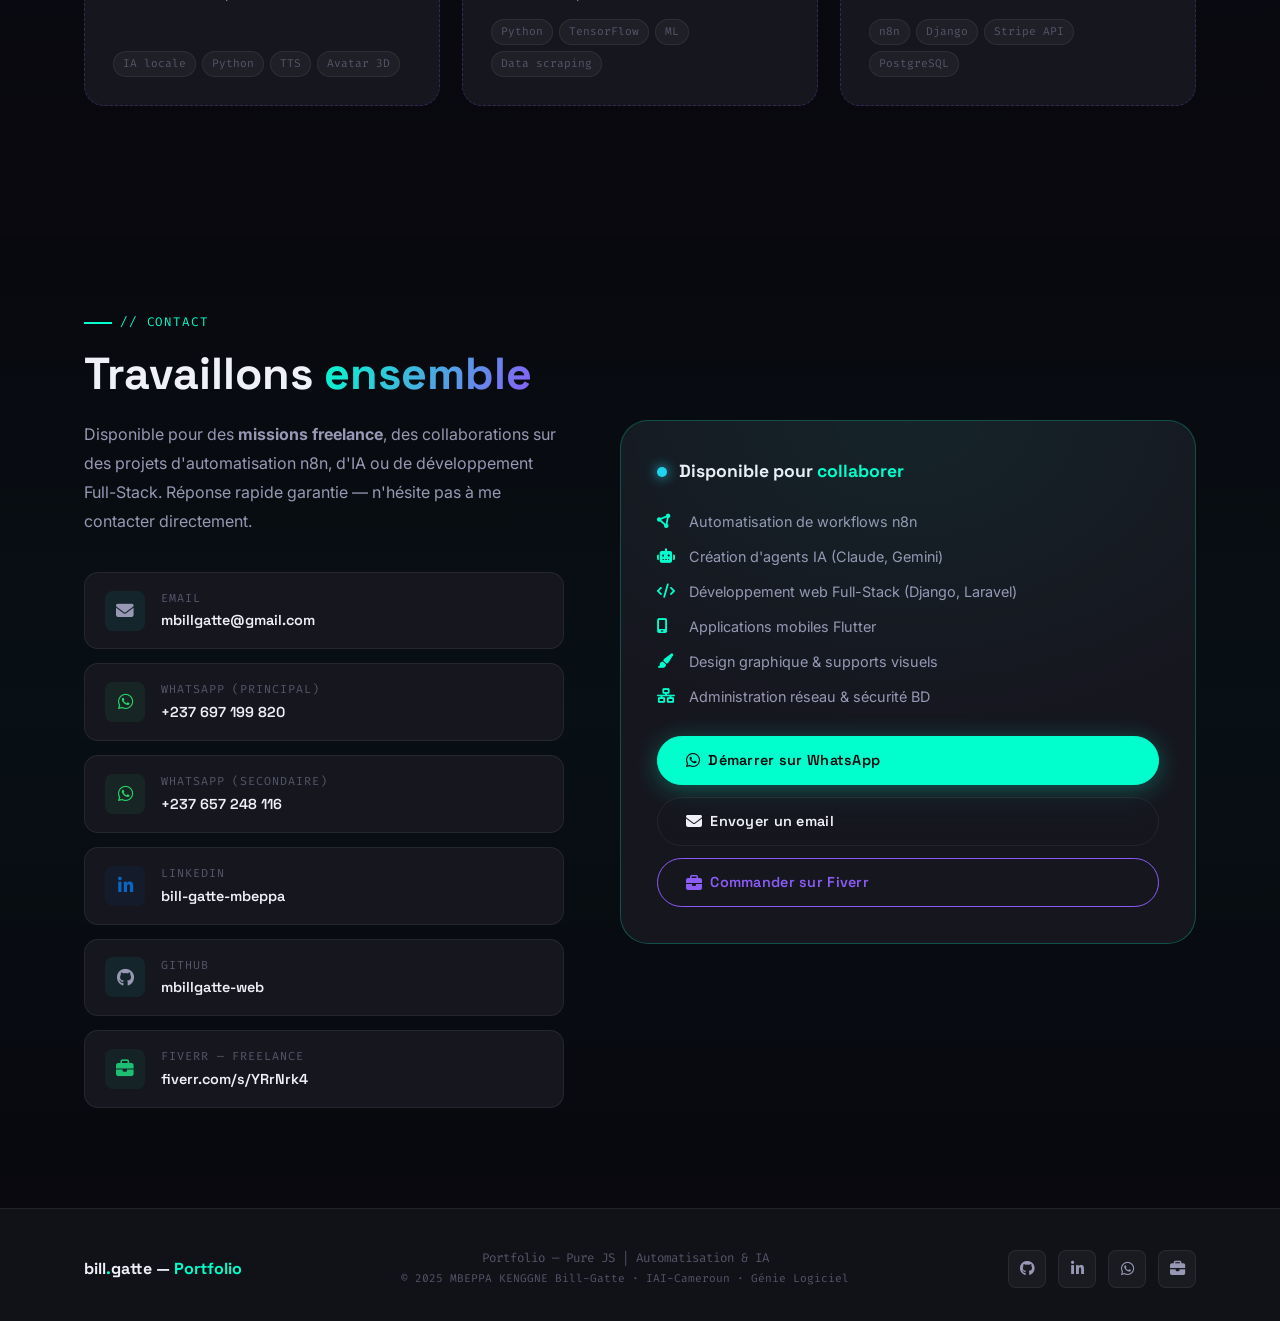
==== commit ada88dbc: "Mis a jour de la page index avec un nouveau design" ====
--- a/index.html
+++ b/index.html
@@ -545,10 +545,18 @@
           <div class="project-icon"><i class="fa-solid fa-shield-halved"></i></div>
           <span class="project-badge done">Réalisé</span>
         </div>
+        <div class="project-media">
+          <img src="assets/images/projects/firewall.svg" alt="Pare-feu iptables" />
+        </div>
         <div class="project-title">Pare-feu iptables</div>
         <div class="project-description">
           Configuration et déploiement d'un pare-feu iptables pour l'administration réseau d'entreprise.
           Règles de filtrage, gestion des flux entrants/sortants et sécurisation du LAN.
+        </div>
+        <div class="project-links">
+          <a href="https://github.com/mbillgatte-web/Parfeu-dynamique-avec-iptables-.git" target="_blank" rel="noopener noreferrer" class="project-link">
+            <i class="fa-brands fa-github"></i> Voir le repo
+          </a>
         </div>
         <div class="project-techs">
           <span class="tech-tag">Linux</span>
@@ -564,10 +572,18 @@
           <div class="project-icon"><i class="fa-solid fa-plane-departure"></i></div>
           <span class="project-badge done">Réalisé</span>
         </div>
+        <div class="project-media">
+          <img src="assets/images/projects/app-voyage.svg" alt="Application de Voyage" />
+        </div>
         <div class="project-title">Application de Voyage</div>
         <div class="project-description">
           Application destinée aux touristes pour planifier des itinéraires, découvrir des points d'intérêt
           et organiser leurs déplacements avec une interface intuitive.
+        </div>
+        <div class="project-links">
+          <a href="https://github.com/mbillgatte-web/Site_touristique_firstgit.git" target="_blank" rel="noopener noreferrer" class="project-link">
+            <i class="fa-brands fa-github"></i> Voir le repo
+          </a>
         </div>
         <div class="project-techs">
           <span class="tech-tag">Flutter</span>
@@ -583,6 +599,9 @@
           <div class="project-icon"><i class="fa-solid fa-envelope-open-text"></i></div>
           <span class="project-badge done">Réalisé</span>
         </div>
+        <div class="project-media">
+          <img src="assets/images/projects/email-agent.svg" alt="Agent Email Intelligent" />
+        </div>
         <div class="project-title">Agent Email Intelligent</div>
         <div class="project-description">
           Agent IA capable de <strong>résumer, rédiger et envoyer</strong> des emails automatiquement.
@@ -596,11 +615,63 @@
         </div>
       </div>
 
-      <!-- Projet 4 — Agent Réseaux Sociaux -->
+      <!-- Projet 4 — Site vitrine CEIMPORT -->
+      <div class="project-card reveal" data-status="done" id="proj-ceimport">
+        <div class="project-top">
+          <div class="project-icon"><i class="fa-solid fa-globe"></i></div>
+          <span class="project-badge done">Réalisé</span>
+        </div>
+        <div class="project-media">
+          <img src="assets/images/projects/ceimport.svg" alt="Site vitrine CEIMPORT" />
+        </div>
+        <div class="project-title">Site vitrine CEIMPORT</div>
+        <div class="project-description">
+          Site vitrine réalisé pour une société d'import-export américaine, avec une mise en page responsive
+          et un design orienté conversion.
+        </div>
+        <div class="project-links">
+          <a href="https://github.com/mbillgatte-web/Site_vitrine-CEIMPORT.git" target="_blank" rel="noopener noreferrer" class="project-link">
+            <i class="fa-brands fa-github"></i> Voir le repo
+          </a>
+        </div>
+        <div class="project-techs">
+          <span class="tech-tag">HTML</span>
+          <span class="tech-tag">CSS</span>
+          <span class="tech-tag">JavaScript</span>
+          <span class="tech-tag">Responsive</span>
+        </div>
+      </div>
+
+      <!-- Projet 5 — Portail captif WiFi zone -->
+      <div class="project-card reveal" data-status="done" id="proj-wifi-hotspot">
+        <div class="project-top">
+          <div class="project-icon"><i class="fa-solid fa-wifi"></i></div>
+          <span class="project-badge done">Réalisé</span>
+        </div>
+        <div class="project-media">
+          <img src="assets/images/projects/wifi-hotspot.svg" alt="Portail captif WiFi zone" />
+        </div>
+        <div class="project-title">Portail captif WiFi zone</div>
+        <div class="project-description">
+          Déploiement d'une solution hotspot avec portail captif et authentification utilisateur.
+          Configuration Mikrotik, gestion des accès et optimisation de l'expérience client.
+        </div>
+        <div class="project-techs">
+          <span class="tech-tag">Mikrotik</span>
+          <span class="tech-tag">Hotspot</span>
+          <span class="tech-tag">Captif</span>
+          <span class="tech-tag">Administration réseau</span>
+        </div>
+      </div>
+
+      <!-- Projet 6 — Agent Réseaux Sociaux -->
       <div class="project-card reveal" data-status="ongoing" id="proj-social-agent">
         <div class="project-top">
           <div class="project-icon"><i class="fa-solid fa-share-nodes"></i></div>
           <span class="project-badge ongoing">En cours</span>
+        </div>
+        <div class="project-media">
+          <img src="assets/images/projects/social-agent.svg" alt="Agent Publication Réseaux Sociaux" />
         </div>
         <div class="project-title">Agent Publication Réseaux Sociaux</div>
         <div class="project-description">
@@ -615,11 +686,14 @@
         </div>
       </div>
 
-      <!-- Projet 5 — Tutoriel Avatar -->
+      <!-- Projet 7 — Tutoriel Avatar Évolutif -->
       <div class="project-card reveal" data-status="future" id="proj-avatar">
         <div class="project-top">
           <div class="project-icon"><i class="fa-solid fa-user-astronaut"></i></div>
           <span class="project-badge idea">Idée</span>
+        </div>
+        <div class="project-media">
+          <img src="assets/images/projects/avatar-tutorial.svg" alt="Tutoriel Avatar Évolutif" />
         </div>
         <div class="project-title">Tutoriel Avatar Évolutif</div>
         <div class="project-description">
@@ -634,11 +708,14 @@
         </div>
       </div>
 
-      <!-- Projet 6 — Prédiction -->
+      <!-- Projet 8 — Prédiction Scores & Tendances -->
       <div class="project-card reveal" data-status="future" id="proj-prediction">
         <div class="project-top">
           <div class="project-icon"><i class="fa-solid fa-chart-line"></i></div>
           <span class="project-badge idea">Idée</span>
+        </div>
+        <div class="project-media">
+          <img src="assets/images/projects/prediction.svg" alt="Prédiction Scores & Tendances" />
         </div>
         <div class="project-title">Prédiction Scores & Tendances</div>
         <div class="project-description">
@@ -653,11 +730,14 @@
         </div>
       </div>
 
-      <!-- Projet 7 — E-commerce Auto -->
+      <!-- Projet 9 — Automatisation E-commerce -->
       <div class="project-card reveal" data-status="future" id="proj-ecommerce">
         <div class="project-top">
           <div class="project-icon"><i class="fa-solid fa-bag-shopping"></i></div>
           <span class="project-badge idea">Idée</span>
+        </div>
+        <div class="project-media">
+          <img src="assets/images/projects/ecommerce.svg" alt="Automatisation E-commerce" />
         </div>
         <div class="project-title">Automatisation E-commerce</div>
         <div class="project-description">
--- a/css/style.css
+++ b/css/style.css
@@ -0,0 +1,1427 @@
+/* =====================================================
+   PORTFOLIO - BILL-GATTE MBEPPA KENGGNE
+   style.css — Dark Theme | Automatisation & IA
+   ===================================================== */
+
+/* ── Google Fonts ── */
+@import url('https://fonts.googleapis.com/css2?family=Space+Grotesk:wght@300;400;500;600;700&family=Inter:wght@300;400;500;600&family=Fira+Code:wght@400;500&display=swap');
+
+/* ── CSS Custom Properties ── */
+:root {
+  --bg-primary:    #09090f;
+  --bg-secondary:  #111118;
+  --bg-card:       #16161f;
+  --bg-card-hover: #1c1c28;
+  --border:        rgba(255,255,255,0.07);
+  --border-accent: rgba(0,255,204,0.25);
+
+  --accent-teal:   #00ffcc;
+  --accent-purple: #8b5cf6;
+  --accent-pink:   #f472b6;
+  --accent-glow:   rgba(0,255,204,0.15);
+  --accent-purple-glow: rgba(139,92,246,0.18);
+
+  --text-primary:  #f0f0f8;
+  --text-secondary:#9898b4;
+  --text-muted:    #55556a;
+
+  --radius-sm: 8px;
+  --radius-md: 14px;
+  --radius-lg: 20px;
+  --radius-xl: 28px;
+
+  --shadow-card: 0 4px 32px rgba(0,0,0,0.45);
+  --shadow-glow: 0 0 30px rgba(0,255,204,0.12), 0 0 60px rgba(139,92,246,0.08);
+
+  --font-heading: 'Space Grotesk', sans-serif;
+  --font-body:    'Inter', sans-serif;
+  --font-mono:    'Fira Code', monospace;
+
+  --transition: 0.3s cubic-bezier(0.4, 0, 0.2, 1);
+  --transition-slow: 0.6s cubic-bezier(0.4, 0, 0.2, 1);
+}
+
+/* ── Reset ── */
+*, *::before, *::after {
+  margin: 0;
+  padding: 0;
+  box-sizing: border-box;
+}
+
+html {
+  scroll-behavior: smooth;
+  font-size: 16px;
+}
+
+body {
+  font-family: var(--font-body);
+  background-color: var(--bg-primary);
+  color: var(--text-primary);
+  line-height: 1.6;
+  overflow-x: hidden;
+  -webkit-font-smoothing: antialiased;
+}
+
+/* ── Scrollbar ── */
+::-webkit-scrollbar { width: 6px; }
+::-webkit-scrollbar-track { background: var(--bg-primary); }
+::-webkit-scrollbar-thumb { background: var(--accent-purple); border-radius: 3px; }
+::-webkit-scrollbar-thumb:hover { background: var(--accent-teal); }
+
+/* ── Selection ── */
+::selection { background: rgba(0,255,204,0.2); color: var(--accent-teal); }
+
+/* ── Canvas Background ── */
+#canvas-bg {
+  position: fixed;
+  inset: 0;
+  z-index: 0;
+  pointer-events: none;
+  opacity: 0.5;
+}
+
+/* ── Layout Utilities ── */
+.container {
+  max-width: 1160px;
+  margin: 0 auto;
+  padding: 0 24px;
+}
+
+section {
+  position: relative;
+  z-index: 1;
+  padding: 100px 0;
+}
+
+/* ── Section Labels ── */
+.section-label {
+  display: inline-flex;
+  align-items: center;
+  gap: 8px;
+  font-family: var(--font-mono);
+  font-size: 0.78rem;
+  color: var(--accent-teal);
+  letter-spacing: 0.15em;
+  text-transform: uppercase;
+  margin-bottom: 14px;
+}
+.section-label::before {
+  content: '';
+  width: 28px;
+  height: 1.5px;
+  background: var(--accent-teal);
+  display: inline-block;
+}
+
+.section-title {
+  font-family: var(--font-heading);
+  font-size: clamp(1.8rem, 4vw, 2.8rem);
+  font-weight: 700;
+  color: var(--text-primary);
+  line-height: 1.2;
+  margin-bottom: 20px;
+}
+
+.section-subtitle {
+  font-size: 1.05rem;
+  color: var(--text-secondary);
+  max-width: 580px;
+  margin-bottom: 60px;
+}
+
+/* ── Gradient Text ── */
+.gradient-text {
+  background: linear-gradient(120deg, var(--accent-teal), var(--accent-purple));
+  -webkit-background-clip: text;
+  -webkit-text-fill-color: transparent;
+  background-clip: text;
+}
+
+/* ── Buttons ── */
+.btn {
+  display: inline-flex;
+  align-items: center;
+  gap: 8px;
+  padding: 12px 28px;
+  border-radius: 50px;
+  font-family: var(--font-heading);
+  font-size: 0.9rem;
+  font-weight: 600;
+  cursor: pointer;
+  text-decoration: none;
+  transition: var(--transition);
+  border: 1.5px solid transparent;
+  letter-spacing: 0.02em;
+}
+
+.btn-primary {
+  background: var(--accent-teal);
+  color: var(--bg-primary);
+  border-color: var(--accent-teal);
+  box-shadow: 0 4px 24px rgba(0,255,204,0.3);
+}
+.btn-primary:hover {
+  transform: translateY(-2px);
+  box-shadow: 0 8px 36px rgba(0,255,204,0.45);
+  background: #00e6b8;
+}
+
+.btn-secondary {
+  background: transparent;
+  color: var(--text-primary);
+  border-color: var(--border);
+  backdrop-filter: blur(10px);
+}
+.btn-secondary:hover {
+  border-color: var(--accent-teal);
+  color: var(--accent-teal);
+  transform: translateY(-2px);
+  background: rgba(0,255,204,0.05);
+}
+
+.btn-outline-purple {
+  background: transparent;
+  color: var(--accent-purple);
+  border-color: var(--accent-purple);
+}
+.btn-outline-purple:hover {
+  background: rgba(139,92,246,0.12);
+  transform: translateY(-2px);
+  box-shadow: 0 6px 24px rgba(139,92,246,0.3);
+}
+
+.btn i { font-size: 1rem; }
+
+/* ──────────────────────────────────────────
+   NAVBAR
+────────────────────────────────────────── */
+#navbar {
+  position: fixed;
+  top: 0;
+  left: 0;
+  width: 100%;
+  z-index: 1000;
+  padding: 20px 0;
+  transition: all 0.4s ease;
+}
+
+#navbar.scrolled {
+  background: rgba(9,9,15,0.88);
+  backdrop-filter: blur(20px);
+  border-bottom: 1px solid var(--border);
+  padding: 12px 0;
+  box-shadow: 0 4px 40px rgba(0,0,0,0.4);
+}
+
+.nav-inner {
+  display: flex;
+  align-items: center;
+  justify-content: space-between;
+}
+
+.nav-logo {
+  font-family: var(--font-heading);
+  font-size: 1.2rem;
+  font-weight: 700;
+  color: var(--text-primary);
+  text-decoration: none;
+  display: flex;
+  align-items: center;
+  gap: 10px;
+}
+.nav-logo .logo-dot {
+  width: 8px;
+  height: 8px;
+  border-radius: 50%;
+  background: var(--accent-teal);
+  box-shadow: 0 0 10px var(--accent-teal);
+  animation: pulse-dot 2s infinite;
+}
+@keyframes pulse-dot {
+  0%, 100% { transform: scale(1); opacity: 1; }
+  50% { transform: scale(1.4); opacity: 0.7; }
+}
+
+.nav-links {
+  display: flex;
+  align-items: center;
+  gap: 8px;
+  list-style: none;
+}
+
+.nav-links a {
+  font-family: var(--font-heading);
+  font-size: 0.88rem;
+  font-weight: 500;
+  color: var(--text-secondary);
+  text-decoration: none;
+  padding: 6px 14px;
+  border-radius: 50px;
+  transition: var(--transition);
+  letter-spacing: 0.02em;
+}
+.nav-links a:hover,
+.nav-links a.active {
+  color: var(--accent-teal);
+  background: rgba(0,255,204,0.08);
+}
+
+.nav-cta {
+  background: var(--accent-teal) !important;
+  color: var(--bg-primary) !important;
+  font-weight: 600 !important;
+  padding: 7px 18px !important;
+  box-shadow: 0 2px 16px rgba(0,255,204,0.25);
+}
+.nav-cta:hover {
+  transform: translateY(-1px);
+  box-shadow: 0 4px 24px rgba(0,255,204,0.4) !important;
+  background: #00e6b8 !important;
+}
+
+/* Hamburger */
+.nav-toggle {
+  display: none;
+  flex-direction: column;
+  gap: 5px;
+  cursor: pointer;
+  padding: 6px;
+  background: none;
+  border: none;
+}
+.nav-toggle span {
+  display: block;
+  width: 24px;
+  height: 2px;
+  background: var(--text-primary);
+  border-radius: 2px;
+  transition: var(--transition);
+}
+.nav-toggle.open span:nth-child(1) { transform: translateY(7px) rotate(45deg); }
+.nav-toggle.open span:nth-child(2) { opacity: 0; }
+.nav-toggle.open span:nth-child(3) { transform: translateY(-7px) rotate(-45deg); }
+
+/* ──────────────────────────────────────────
+   HERO SECTION
+────────────────────────────────────────── */
+#hero {
+  min-height: 100vh;
+  display: flex;
+  align-items: center;
+  position: relative;
+  overflow: hidden;
+  padding: 120px 0 80px;
+}
+
+.hero-bg-image {
+  position: absolute;
+  inset: 0;
+  background: url('../assets/images/hero_bg.png') center/cover no-repeat;
+  opacity: 0.12;
+  z-index: 0;
+}
+
+.hero-bg-gradient {
+  position: absolute;
+  inset: 0;
+  background:
+    radial-gradient(ellipse 60% 60% at 70% 40%, rgba(139,92,246,0.15) 0%, transparent 70%),
+    radial-gradient(ellipse 40% 50% at 20% 70%, rgba(0,255,204,0.1) 0%, transparent 70%);
+  z-index: 0;
+}
+
+.hero-content {
+  position: relative;
+  z-index: 2;
+  display: grid;
+  grid-template-columns: 1fr 1fr;
+  gap: 60px;
+  align-items: center;
+}
+
+.hero-badge {
+  display: inline-flex;
+  align-items: center;
+  gap: 8px;
+  background: rgba(0,255,204,0.08);
+  border: 1px solid rgba(0,255,204,0.2);
+  border-radius: 50px;
+  padding: 6px 16px;
+  font-family: var(--font-mono);
+  font-size: 0.78rem;
+  color: var(--accent-teal);
+  margin-bottom: 24px;
+  letter-spacing: 0.05em;
+}
+.hero-badge .badge-dot {
+  width: 6px;
+  height: 6px;
+  border-radius: 50%;
+  background: var(--accent-teal);
+  animation: pulse-dot 1.5s infinite;
+}
+
+.hero-name {
+  font-family: var(--font-heading);
+  font-size: clamp(2.4rem, 5.5vw, 4rem);
+  font-weight: 700;
+  line-height: 1.1;
+  margin-bottom: 12px;
+  color: var(--text-primary);
+}
+
+.hero-title-typed {
+  font-family: var(--font-heading);
+  font-size: clamp(1.1rem, 2.5vw, 1.5rem);
+  color: var(--text-secondary);
+  margin-bottom: 28px;
+  min-height: 2.2rem;
+  display: flex;
+  align-items: center;
+  gap: 0;
+}
+
+.typed-text { color: var(--accent-teal); font-weight: 600; }
+.cursor-blink {
+  display: inline-block;
+  width: 2px;
+  height: 1.2em;
+  background: var(--accent-teal);
+  margin-left: 3px;
+  animation: blink 1s step-end infinite;
+  vertical-align: middle;
+}
+@keyframes blink { 0%, 100% { opacity: 1; } 50% { opacity: 0; } }
+
+.hero-description {
+  color: var(--text-secondary);
+  font-size: 1rem;
+  max-width: 500px;
+  line-height: 1.75;
+  margin-bottom: 40px;
+}
+
+.hero-cta {
+  display: flex;
+  gap: 14px;
+  flex-wrap: wrap;
+  margin-bottom: 56px;
+}
+
+.hero-stats {
+  display: flex;
+  gap: 36px;
+  flex-wrap: wrap;
+}
+.stat-item {
+  display: flex;
+  flex-direction: column;
+}
+.stat-number {
+  font-family: var(--font-heading);
+  font-size: 1.8rem;
+  font-weight: 700;
+  background: linear-gradient(120deg, var(--accent-teal), var(--accent-purple));
+  -webkit-background-clip: text;
+  -webkit-text-fill-color: transparent;
+  background-clip: text;
+  line-height: 1;
+}
+.stat-label {
+  font-size: 0.78rem;
+  color: var(--text-muted);
+  margin-top: 4px;
+  letter-spacing: 0.05em;
+  text-transform: uppercase;
+}
+
+/* ── Hero Visual ── */
+.hero-visual {
+  display: flex;
+  justify-content: center;
+  align-items: center;
+  position: relative;
+}
+
+.profile-ring-outer {
+  position: relative;
+  width: 320px;
+  height: 320px;
+  display: flex;
+  align-items: center;
+  justify-content: center;
+}
+
+.ring-animated {
+  position: absolute;
+  inset: -20px;
+  border-radius: 50%;
+  border: 1.5px solid transparent;
+  background: linear-gradient(var(--bg-primary), var(--bg-primary)) padding-box,
+              linear-gradient(45deg, var(--accent-teal), transparent, var(--accent-purple), transparent) border-box;
+  animation: ring-spin 8s linear infinite;
+}
+.ring-animated-2 {
+  position: absolute;
+  inset: -36px;
+  border-radius: 50%;
+  border: 1px solid transparent;
+  background: linear-gradient(var(--bg-primary), var(--bg-primary)) padding-box,
+              linear-gradient(-45deg, transparent, var(--accent-purple), transparent, var(--accent-teal)) border-box;
+  animation: ring-spin 12s linear infinite reverse;
+}
+@keyframes ring-spin { to { transform: rotate(360deg); } }
+
+.profile-img-wrap {
+  width: 260px;
+  height: 260px;
+  border-radius: 50%;
+  overflow: hidden;
+  border: 3px solid rgba(0,255,204,0.3);
+  box-shadow: 0 0 40px rgba(0,255,204,0.15), 0 0 80px rgba(139,92,246,0.1);
+  position: relative;
+  z-index: 2;
+}
+.profile-img-wrap img {
+  width: 100%;
+  height: 100%;
+  object-fit: cover;
+  filter: brightness(0.9) contrast(1.05);
+}
+
+/* Floating badges on hero visual */
+.hero-float-badge {
+  position: absolute;
+  background: var(--bg-card);
+  border: 1px solid var(--border-accent);
+  border-radius: var(--radius-md);
+  padding: 10px 16px;
+  display: flex;
+  align-items: center;
+  gap: 10px;
+  font-family: var(--font-heading);
+  font-size: 0.8rem;
+  font-weight: 600;
+  box-shadow: var(--shadow-card);
+  backdrop-filter: blur(10px);
+  z-index: 3;
+  white-space: nowrap;
+}
+.hero-float-badge i { font-size: 1.1rem; color: var(--accent-teal); }
+.hero-float-badge.badge-top-right  { top: 10px; right: -30px; animation: float-y 3s ease-in-out infinite; }
+.hero-float-badge.badge-bottom-left { bottom: 10px; left: -40px; animation: float-y 3.5s ease-in-out infinite 0.5s; }
+.hero-float-badge.badge-top-left   { top: 60px; left: -50px; animation: float-y 4s ease-in-out infinite 1s; }
+
+@keyframes float-y {
+  0%, 100% { transform: translateY(0); }
+  50%       { transform: translateY(-10px); }
+}
+
+/* ──────────────────────────────────────────
+   ABOUT SECTION
+────────────────────────────────────────── */
+#about {
+  background: linear-gradient(180deg, transparent, rgba(139,92,246,0.04) 50%, transparent);
+}
+
+.about-grid {
+  display: grid;
+  grid-template-columns: 1fr 1fr;
+  gap: 60px;
+  align-items: start;
+}
+
+.about-text p {
+  color: var(--text-secondary);
+  line-height: 1.85;
+  margin-bottom: 20px;
+  font-size: 1rem;
+}
+.about-text .highlight {
+  color: var(--accent-teal);
+  font-weight: 600;
+}
+
+.about-timeline {
+  margin-top: 36px;
+}
+.timeline-item {
+  display: flex;
+  gap: 20px;
+  margin-bottom: 24px;
+  position: relative;
+}
+.timeline-item:not(:last-child)::after {
+  content: '';
+  position: absolute;
+  left: 18px;
+  top: 40px;
+  width: 1.5px;
+  height: calc(100% - 10px);
+  background: linear-gradient(to bottom, var(--accent-teal), transparent);
+}
+.timeline-dot {
+  flex-shrink: 0;
+  width: 38px;
+  height: 38px;
+  border-radius: 50%;
+  background: rgba(0,255,204,0.1);
+  border: 1.5px solid var(--accent-teal);
+  display: flex;
+  align-items: center;
+  justify-content: center;
+  color: var(--accent-teal);
+  font-size: 0.9rem;
+  box-shadow: 0 0 16px rgba(0,255,204,0.15);
+}
+.timeline-content h4 {
+  font-family: var(--font-heading);
+  font-size: 0.95rem;
+  font-weight: 600;
+  color: var(--text-primary);
+  margin-bottom: 4px;
+}
+.timeline-content span {
+  font-size: 0.8rem;
+  color: var(--accent-purple);
+  font-family: var(--font-mono);
+}
+.timeline-content p {
+  font-size: 0.88rem;
+  color: var(--text-muted);
+  margin-top: 4px;
+}
+
+/* Info Cards */
+.about-info-cards {
+  display: flex;
+  flex-direction: column;
+  gap: 16px;
+}
+
+.info-card {
+  background: var(--bg-card);
+  border: 1px solid var(--border);
+  border-radius: var(--radius-md);
+  padding: 24px;
+  transition: var(--transition);
+}
+.info-card:hover {
+  border-color: var(--border-accent);
+  background: var(--bg-card-hover);
+  transform: translateY(-2px);
+  box-shadow: 0 8px 32px rgba(0,255,204,0.08);
+}
+.info-card-header {
+  display: flex;
+  align-items: center;
+  gap: 12px;
+  margin-bottom: 14px;
+}
+.info-card-icon {
+  width: 40px;
+  height: 40px;
+  border-radius: var(--radius-sm);
+  display: flex;
+  align-items: center;
+  justify-content: center;
+  font-size: 1.1rem;
+  flex-shrink: 0;
+}
+.info-card-icon.teal   { background: rgba(0,255,204,0.12); color: var(--accent-teal); }
+.info-card-icon.purple { background: rgba(139,92,246,0.12); color: var(--accent-purple); }
+.info-card-icon.pink   { background: rgba(244,114,182,0.12); color: var(--accent-pink); }
+
+.info-card h4 {
+  font-family: var(--font-heading);
+  font-size: 0.92rem;
+  font-weight: 600;
+  color: var(--text-primary);
+}
+
+.info-card-body {
+  font-size: 0.87rem;
+  color: var(--text-secondary);
+  line-height: 1.65;
+}
+
+.lang-flags {
+  display: flex;
+  gap: 12px;
+  flex-wrap: wrap;
+  margin-top: 10px;
+}
+.lang-tag {
+  display: inline-flex;
+  align-items: center;
+  gap: 6px;
+  background: rgba(255,255,255,0.04);
+  border: 1px solid var(--border);
+  border-radius: 50px;
+  padding: 4px 12px;
+  font-size: 0.8rem;
+  color: var(--text-secondary);
+}
+
+/* ──────────────────────────────────────────
+   SKILLS SECTION
+────────────────────────────────────────── */
+#skills {
+  background: linear-gradient(180deg, transparent, rgba(0,255,204,0.02) 50%, transparent);
+}
+
+.skills-grid {
+  display: grid;
+  grid-template-columns: repeat(auto-fill, minmax(260px, 1fr));
+  gap: 20px;
+}
+
+.skill-card {
+  background: var(--bg-card);
+  border: 1px solid var(--border);
+  border-radius: var(--radius-lg);
+  padding: 28px;
+  transition: var(--transition);
+  cursor: default;
+  position: relative;
+  overflow: hidden;
+}
+.skill-card::before {
+  content: '';
+  position: absolute;
+  top: 0; left: 0; right: 0;
+  height: 2px;
+  background: linear-gradient(90deg, transparent, var(--card-accent, var(--accent-teal)), transparent);
+  opacity: 0;
+  transition: var(--transition);
+}
+.skill-card:hover::before { opacity: 1; }
+.skill-card:hover {
+  border-color: rgba(255,255,255,0.12);
+  background: var(--bg-card-hover);
+  transform: translateY(-4px);
+  box-shadow: 0 12px 40px rgba(0,0,0,0.3);
+}
+
+/* Card accent colors */
+.skill-card.accent-teal   { --card-accent: var(--accent-teal); }
+.skill-card.accent-purple { --card-accent: var(--accent-purple); }
+.skill-card.accent-pink   { --card-accent: var(--accent-pink); }
+
+.skill-card-icon {
+  width: 52px;
+  height: 52px;
+  border-radius: var(--radius-md);
+  display: flex;
+  align-items: center;
+  justify-content: center;
+  font-size: 1.4rem;
+  margin-bottom: 18px;
+}
+.skill-card.accent-teal .skill-card-icon   { background: rgba(0,255,204,0.10); color: var(--accent-teal); }
+.skill-card.accent-purple .skill-card-icon { background: rgba(139,92,246,0.10); color: var(--accent-purple); }
+.skill-card.accent-pink .skill-card-icon   { background: rgba(244,114,182,0.10); color: var(--accent-pink); }
+
+.skill-card h3 {
+  font-family: var(--font-heading);
+  font-size: 1rem;
+  font-weight: 600;
+  margin-bottom: 14px;
+  color: var(--text-primary);
+}
+
+.skill-tags {
+  display: flex;
+  flex-wrap: wrap;
+  gap: 8px;
+}
+.skill-tag {
+  font-family: var(--font-mono);
+  font-size: 0.72rem;
+  padding: 4px 10px;
+  border-radius: 50px;
+  color: var(--text-secondary);
+  background: rgba(255,255,255,0.04);
+  border: 1px solid var(--border);
+  transition: var(--transition);
+  letter-spacing: 0.02em;
+}
+.skill-card.accent-teal:hover .skill-tag   { border-color: rgba(0,255,204,0.2); color: var(--accent-teal); }
+.skill-card.accent-purple:hover .skill-tag { border-color: rgba(139,92,246,0.2); color: var(--accent-purple); }
+.skill-card.accent-pink:hover .skill-tag   { border-color: rgba(244,114,182,0.2); color: var(--accent-pink); }
+
+/* ──────────────────────────────────────────
+   CERTIFICATIONS SECTION
+────────────────────────────────────────── */
+#certifications {
+  background: linear-gradient(180deg, transparent, rgba(139,92,246,0.04) 50%, transparent);
+}
+
+.certs-grid {
+  display: grid;
+  grid-template-columns: repeat(auto-fill, minmax(300px, 1fr));
+  gap: 24px;
+}
+
+.cert-card {
+  background: var(--bg-card);
+  border: 1px solid var(--border);
+  border-radius: var(--radius-lg);
+  padding: 30px;
+  text-decoration: none;
+  transition: var(--transition);
+  display: flex;
+  flex-direction: column;
+  gap: 16px;
+  position: relative;
+  overflow: hidden;
+}
+.cert-card::after {
+  content: '';
+  position: absolute;
+  inset: 0;
+  background: linear-gradient(135deg, rgba(0,255,204,0.05), transparent 60%);
+  opacity: 0;
+  transition: var(--transition);
+}
+.cert-card:hover::after { opacity: 1; }
+.cert-card:hover {
+  border-color: var(--border-accent);
+  transform: translateY(-5px);
+  box-shadow: 0 16px 48px rgba(0,255,204,0.1);
+}
+.cert-card.not-yet {
+  opacity: 0.65;
+  cursor: default;
+}
+.cert-card.not-yet:hover {
+  transform: translateY(-2px);
+  box-shadow: none;
+  border-color: var(--border);
+}
+
+.cert-header {
+  display: flex;
+  align-items: center;
+  gap: 16px;
+}
+.cert-icon {
+  width: 54px;
+  height: 54px;
+  border-radius: var(--radius-md);
+  display: flex;
+  align-items: center;
+  justify-content: center;
+  font-size: 1.5rem;
+  flex-shrink: 0;
+}
+.cert-icon.teal   { background: rgba(0,255,204,0.12); color: var(--accent-teal); }
+.cert-icon.purple { background: rgba(139,92,246,0.12); color: var(--accent-purple); }
+.cert-icon.orange { background: rgba(251,191,36,0.12); color: #fbbf24; }
+
+.cert-title {
+  font-family: var(--font-heading);
+  font-size: 0.98rem;
+  font-weight: 600;
+  color: var(--text-primary);
+  line-height: 1.3;
+}
+.cert-issuer {
+  font-size: 0.8rem;
+  color: var(--text-muted);
+  margin-top: 4px;
+}
+
+.cert-status {
+  display: inline-flex;
+  align-items: center;
+  gap: 6px;
+  font-family: var(--font-mono);
+  font-size: 0.73rem;
+  padding: 4px 12px;
+  border-radius: 50px;
+  width: fit-content;
+}
+.cert-status.verified {
+  background: rgba(0,255,204,0.1);
+  color: var(--accent-teal);
+  border: 1px solid rgba(0,255,204,0.2);
+}
+.cert-status.in-progress {
+  background: rgba(251,191,36,0.08);
+  color: #fbbf24;
+  border: 1px solid rgba(251,191,36,0.2);
+}
+.cert-status.planned {
+  background: rgba(255,255,255,0.04);
+  color: var(--text-muted);
+  border: 1px solid var(--border);
+}
+
+.cert-arrow {
+  margin-left: auto;
+  color: var(--accent-teal);
+  opacity: 0;
+  transform: translateX(-8px);
+  transition: var(--transition);
+}
+.cert-card:hover .cert-arrow {
+  opacity: 1;
+  transform: translateX(0);
+}
+
+/* ──────────────────────────────────────────
+   EXPERIENCE SECTION
+────────────────────────────────────────── */
+#experience {
+  background: linear-gradient(180deg, transparent, rgba(0,255,204,0.02) 50%, transparent);
+}
+
+.experience-grid {
+  display: grid;
+  grid-template-columns: 1fr 1fr;
+  gap: 28px;
+}
+
+.exp-card {
+  background: var(--bg-card);
+  border: 1px solid var(--border);
+  border-radius: var(--radius-lg);
+  padding: 32px;
+  transition: var(--transition);
+  position: relative;
+  overflow: hidden;
+}
+.exp-card::before {
+  content: '';
+  position: absolute;
+  left: 0; top: 0; bottom: 0;
+  width: 3px;
+  background: linear-gradient(to bottom, var(--accent-teal), var(--accent-purple));
+  border-radius: 2px;
+}
+.exp-card:hover {
+  border-color: rgba(255,255,255,0.1);
+  background: var(--bg-card-hover);
+  transform: translateY(-3px);
+  box-shadow: 0 12px 40px rgba(0,0,0,0.3);
+}
+
+.exp-header {
+  display: flex;
+  justify-content: space-between;
+  align-items: flex-start;
+  margin-bottom: 20px;
+  gap: 12px;
+}
+.exp-company {
+  font-family: var(--font-heading);
+  font-size: 1.15rem;
+  font-weight: 700;
+  color: var(--text-primary);
+}
+.exp-period {
+  font-family: var(--font-mono);
+  font-size: 0.75rem;
+  color: var(--accent-teal);
+  background: rgba(0,255,204,0.08);
+  border: 1px solid rgba(0,255,204,0.15);
+  padding: 4px 10px;
+  border-radius: 50px;
+  white-space: nowrap;
+}
+.exp-role {
+  font-size: 0.88rem;
+  color: var(--accent-purple);
+  margin-top: 6px;
+  font-weight: 500;
+}
+.exp-tasks {
+  list-style: none;
+  display: flex;
+  flex-direction: column;
+  gap: 10px;
+}
+.exp-tasks li {
+  display: flex;
+  align-items: flex-start;
+  gap: 10px;
+  font-size: 0.88rem;
+  color: var(--text-secondary);
+  line-height: 1.55;
+}
+.exp-tasks li::before {
+  content: '→';
+  color: var(--accent-teal);
+  flex-shrink: 0;
+  margin-top: 1px;
+  font-weight: 700;
+}
+
+/* ──────────────────────────────────────────
+   PROJECTS SECTION
+────────────────────────────────────────── */
+#projects {
+  background: linear-gradient(180deg, transparent, rgba(139,92,246,0.04) 50%, transparent);
+}
+
+.projects-tabs {
+  display: flex;
+  gap: 8px;
+  margin-bottom: 40px;
+  background: var(--bg-card);
+  border: 1px solid var(--border);
+  border-radius: 50px;
+  padding: 6px;
+  width: fit-content;
+}
+.tab-btn {
+  font-family: var(--font-heading);
+  font-size: 0.85rem;
+  font-weight: 600;
+  padding: 8px 22px;
+  border: none;
+  border-radius: 50px;
+  cursor: pointer;
+  background: transparent;
+  color: var(--text-secondary);
+  transition: var(--transition);
+}
+.tab-btn.active,
+.tab-btn:hover {
+  background: var(--accent-teal);
+  color: var(--bg-primary);
+}
+
+.projects-grid {
+  display: grid;
+  grid-template-columns: repeat(auto-fill, minmax(300px, 1fr));
+  gap: 22px;
+}
+
+.project-card {
+  background: var(--bg-card);
+  border: 1px solid var(--border);
+  border-radius: var(--radius-lg);
+  padding: 28px;
+  transition: var(--transition);
+  position: relative;
+  overflow: hidden;
+  display: flex;
+  flex-direction: column;
+  gap: 14px;
+}
+.project-card::after {
+  content: '';
+  position: absolute;
+  bottom: 0; left: 0; right: 0;
+  height: 2px;
+  background: linear-gradient(90deg, var(--accent-teal), var(--accent-purple));
+  opacity: 0;
+  transition: var(--transition);
+}
+.project-card:hover::after { opacity: 1; }
+.project-card:hover {
+  border-color: rgba(255,255,255,0.1);
+  background: var(--bg-card-hover);
+  transform: translateY(-5px);
+  box-shadow: 0 16px 48px rgba(0,0,0,0.35);
+}
+
+.project-card[data-status="future"] {
+  border-style: dashed;
+  border-color: rgba(139,92,246,0.25);
+}
+
+.project-top {
+  display: flex;
+  align-items: flex-start;
+  justify-content: space-between;
+}
+.project-icon {
+  width: 46px;
+  height: 46px;
+  border-radius: var(--radius-sm);
+  display: flex;
+  align-items: center;
+  justify-content: center;
+  font-size: 1.2rem;
+  background: rgba(0,255,204,0.08);
+  color: var(--accent-teal);
+}
+.project-card[data-status="future"] .project-icon {
+  background: rgba(139,92,246,0.08);
+  color: var(--accent-purple);
+}
+
+.project-badge {
+  font-family: var(--font-mono);
+  font-size: 0.68rem;
+  padding: 3px 10px;
+  border-radius: 50px;
+}
+.project-badge.done    { background: rgba(0,255,204,0.1); color: var(--accent-teal); border: 1px solid rgba(0,255,204,0.2); }
+.project-badge.ongoing { background: rgba(251,191,36,0.1); color: #fbbf24; border: 1px solid rgba(251,191,36,0.2); }
+.project-badge.idea    { background: rgba(139,92,246,0.1); color: var(--accent-purple); border: 1px solid rgba(139,92,246,0.2); }
+
+.project-title {
+  font-family: var(--font-heading);
+  font-size: 1rem;
+  font-weight: 700;
+  color: var(--text-primary);
+}
+.project-description {
+  font-size: 0.87rem;
+  color: var(--text-secondary);
+  line-height: 1.65;
+  flex: 1;
+}
+
+.project-media {
+  position: relative;
+  border-radius: var(--radius-md);
+  overflow: hidden;
+  min-height: 180px;
+  background: linear-gradient(180deg, rgba(0,255,204,0.08), rgba(139,92,246,0.08));
+  border: 1px solid rgba(255,255,255,0.06);
+  box-shadow: inset 0 0 0 1px rgba(255,255,255,0.03);
+}
+.project-media img {
+  width: 100%;
+  height: 100%;
+  object-fit: cover;
+  display: block;
+  transition: transform 0.7s ease;
+}
+.project-card:hover .project-media img {
+  transform: scale(1.05) rotate(0.35deg);
+}
+
+.project-links {
+  display: flex;
+  flex-wrap: wrap;
+  gap: 10px;
+  align-items: center;
+}
+.project-link {
+  display: inline-flex;
+  align-items: center;
+  gap: 8px;
+  padding: 10px 14px;
+  border-radius: 999px;
+  font-family: var(--font-heading);
+  font-size: 0.82rem;
+  color: var(--text-primary);
+  text-decoration: none;
+  background: rgba(255,255,255,0.06);
+  border: 1px solid rgba(255,255,255,0.08);
+  transition: var(--transition);
+}
+.project-link:hover {
+  transform: translateY(-2px);
+  background: rgba(0,255,204,0.14);
+  border-color: rgba(0,255,204,0.25);
+  color: var(--accent-teal);
+}
+
+.project-techs {
+  display: flex;
+  flex-wrap: wrap;
+  gap: 6px;
+}
+.tech-tag {
+  font-family: var(--font-mono);
+  font-size: 0.7rem;
+  padding: 3px 9px;
+  border-radius: 50px;
+  background: rgba(255,255,255,0.04);
+  border: 1px solid var(--border);
+  color: var(--text-muted);
+}
+
+/* ──────────────────────────────────────────
+   CONTACT SECTION
+────────────────────────────────────────── */
+#contact {
+  background: linear-gradient(180deg, transparent, rgba(0,255,204,0.03) 50%, transparent);
+}
+
+.contact-wrapper {
+  display: grid;
+  grid-template-columns: 1fr 1.2fr;
+  gap: 56px;
+  align-items: start;
+}
+
+.contact-info-text p {
+  color: var(--text-secondary);
+  line-height: 1.8;
+  margin-bottom: 36px;
+  font-size: 1rem;
+}
+
+.contact-links-list {
+  display: flex;
+  flex-direction: column;
+  gap: 14px;
+}
+
+.contact-link {
+  display: flex;
+  align-items: center;
+  gap: 16px;
+  text-decoration: none;
+  background: var(--bg-card);
+  border: 1px solid var(--border);
+  border-radius: var(--radius-md);
+  padding: 16px 20px;
+  transition: var(--transition);
+  color: var(--text-primary);
+}
+.contact-link:hover {
+  border-color: var(--border-accent);
+  background: var(--bg-card-hover);
+  transform: translateX(4px);
+}
+.contact-link:hover .contact-link-icon { color: var(--accent-teal); }
+
+.contact-link-icon {
+  width: 40px;
+  height: 40px;
+  border-radius: var(--radius-sm);
+  background: rgba(0,255,204,0.07);
+  display: flex;
+  align-items: center;
+  justify-content: center;
+  font-size: 1.1rem;
+  color: var(--text-secondary);
+  flex-shrink: 0;
+  transition: var(--transition);
+}
+.contact-link-text { flex: 1; }
+.contact-link-label {
+  font-size: 0.73rem;
+  color: var(--text-muted);
+  text-transform: uppercase;
+  letter-spacing: 0.08em;
+  font-family: var(--font-mono);
+}
+.contact-link-value {
+  font-family: var(--font-heading);
+  font-size: 0.9rem;
+  font-weight: 600;
+  color: var(--text-primary);
+  margin-top: 2px;
+}
+.contact-link-arrow {
+  color: var(--text-muted);
+  opacity: 0;
+  transform: translateX(-6px);
+  transition: var(--transition);
+}
+.contact-link:hover .contact-link-arrow {
+  opacity: 1;
+  transform: translateX(0);
+}
+
+/* Availability card */
+.availability-card {
+  background: var(--bg-card);
+  border: 1px solid var(--border-accent);
+  border-radius: var(--radius-xl);
+  padding: 36px;
+  position: relative;
+  overflow: hidden;
+}
+.availability-card::before {
+  content: '';
+  position: absolute;
+  inset: 0;
+  background: radial-gradient(ellipse 80% 60% at 50% 0%, rgba(0,255,204,0.06), transparent);
+  pointer-events: none;
+}
+
+.avail-header {
+  display: flex;
+  align-items: center;
+  gap: 12px;
+  margin-bottom: 24px;
+}
+.avail-dot {
+  width: 10px;
+  height: 10px;
+  border-radius: 50%;
+  background: #22d3ee;
+  box-shadow: 0 0 12px #22d3ee;
+  animation: pulse-dot 1.5s infinite;
+  flex-shrink: 0;
+}
+.avail-header h3 {
+  font-family: var(--font-heading);
+  font-size: 1.1rem;
+  font-weight: 700;
+}
+.avail-header span { color: var(--accent-teal); }
+
+.avail-services {
+  list-style: none;
+  display: flex;
+  flex-direction: column;
+  gap: 12px;
+  margin-bottom: 28px;
+}
+.avail-services li {
+  display: flex;
+  align-items: center;
+  gap: 12px;
+  font-size: 0.9rem;
+  color: var(--text-secondary);
+}
+.avail-services li i {
+  color: var(--accent-teal);
+  font-size: 0.9rem;
+  width: 20px;
+}
+
+.avail-cta-group {
+  display: flex;
+  flex-direction: column;
+  gap: 12px;
+}
+
+/* ──────────────────────────────────────────
+   FOOTER
+────────────────────────────────────────── */
+footer {
+  background: var(--bg-secondary);
+  border-top: 1px solid var(--border);
+  padding: 40px 0 32px;
+  position: relative;
+  z-index: 1;
+}
+
+.footer-inner {
+  display: flex;
+  align-items: center;
+  justify-content: space-between;
+  gap: 20px;
+  flex-wrap: wrap;
+}
+
+.footer-logo {
+  font-family: var(--font-heading);
+  font-size: 1rem;
+  font-weight: 700;
+  color: var(--text-primary);
+}
+.footer-logo span { color: var(--accent-teal); }
+
+.footer-sig {
+  font-family: var(--font-mono);
+  font-size: 0.78rem;
+  color: var(--text-muted);
+  text-align: center;
+}
+
+.footer-social {
+  display: flex;
+  gap: 12px;
+}
+.footer-social a {
+  width: 38px;
+  height: 38px;
+  border-radius: var(--radius-sm);
+  background: rgba(255,255,255,0.04);
+  border: 1px solid var(--border);
+  display: flex;
+  align-items: center;
+  justify-content: center;
+  color: var(--text-secondary);
+  text-decoration: none;
+  font-size: 0.95rem;
+  transition: var(--transition);
+}
+.footer-social a:hover {
+  border-color: var(--border-accent);
+  color: var(--accent-teal);
+  background: rgba(0,255,204,0.08);
+  transform: translateY(-2px);
+}
+
+/* ──────────────────────────────────────────
+   SCROLL ANIMATIONS (classes ajoutées par JS)
+────────────────────────────────────────── */
+.reveal {
+  opacity: 0;
+  transform: translateY(28px);
+  transition: opacity 0.7s ease, transform 0.7s ease;
+}
+.reveal.visible {
+  opacity: 1;
+  transform: translateY(0);
+}
+.reveal-left {
+  opacity: 0;
+  transform: translateX(-28px);
+  transition: opacity 0.7s ease, transform 0.7s ease;
+}
+.reveal-left.visible {
+  opacity: 1;
+  transform: translateX(0);
+}
+.reveal-right {
+  opacity: 0;
+  transform: translateX(28px);
+  transition: opacity 0.7s ease, transform 0.7s ease;
+}
+.reveal-right.visible {
+  opacity: 1;
+  transform: translateX(0);
+}
+
+/* ──────────────────────────────────────────
+   RESPONSIVE
+────────────────────────────────────────── */
+@media (max-width: 1024px) {
+  .hero-content     { grid-template-columns: 1fr; gap: 40px; }
+  .hero-visual      { order: -1; }
+  .about-grid       { grid-template-columns: 1fr; gap: 40px; }
+  .experience-grid  { grid-template-columns: 1fr; }
+  .contact-wrapper  { grid-template-columns: 1fr; gap: 40px; }
+  .profile-ring-outer { width: 240px; height: 240px; }
+  .profile-img-wrap   { width: 200px; height: 200px; }
+  .hero-float-badge.badge-top-right  { right: -5px; }
+  .hero-float-badge.badge-bottom-left{ left: -5px; }
+  .hero-float-badge.badge-top-left   { left: -5px; }
+}
+
+@media (max-width: 768px) {
+  section { padding: 72px 0; }
+
+  .nav-links { display: none; position: absolute; top: 100%; left: 0; right: 0; flex-direction: column; background: rgba(9,9,15,0.97); border-bottom: 1px solid var(--border); padding: 16px; gap: 4px; backdrop-filter: blur(20px); }
+  .nav-links.open { display: flex; }
+  .nav-toggle { display: flex; }
+
+  .hero-text { text-align: center; }
+  .hero-cta, .hero-stats { justify-content: center; }
+  .hero-description { margin: 0 auto 40px; }
+
+  .skills-grid { grid-template-columns: 1fr 1fr; }
+  .certs-grid  { grid-template-columns: 1fr; }
+  .projects-grid { grid-template-columns: 1fr; }
+
+  .experience-grid { grid-template-columns: 1fr; }
+
+  .footer-inner { flex-direction: column; align-items: center; text-align: center; }
+
+  .hero-float-badge { display: none; }
+  .hero-visual { justify-content: center; }
+}
+
+@media (max-width: 480px) {
+  .container { padding: 0 16px; }
+  .hero-name { font-size: 2rem; }
+  .skills-grid { grid-template-columns: 1fr; }
+  .hero-stats { gap: 24px; }
+  .projects-tabs { flex-wrap: wrap; }
+}
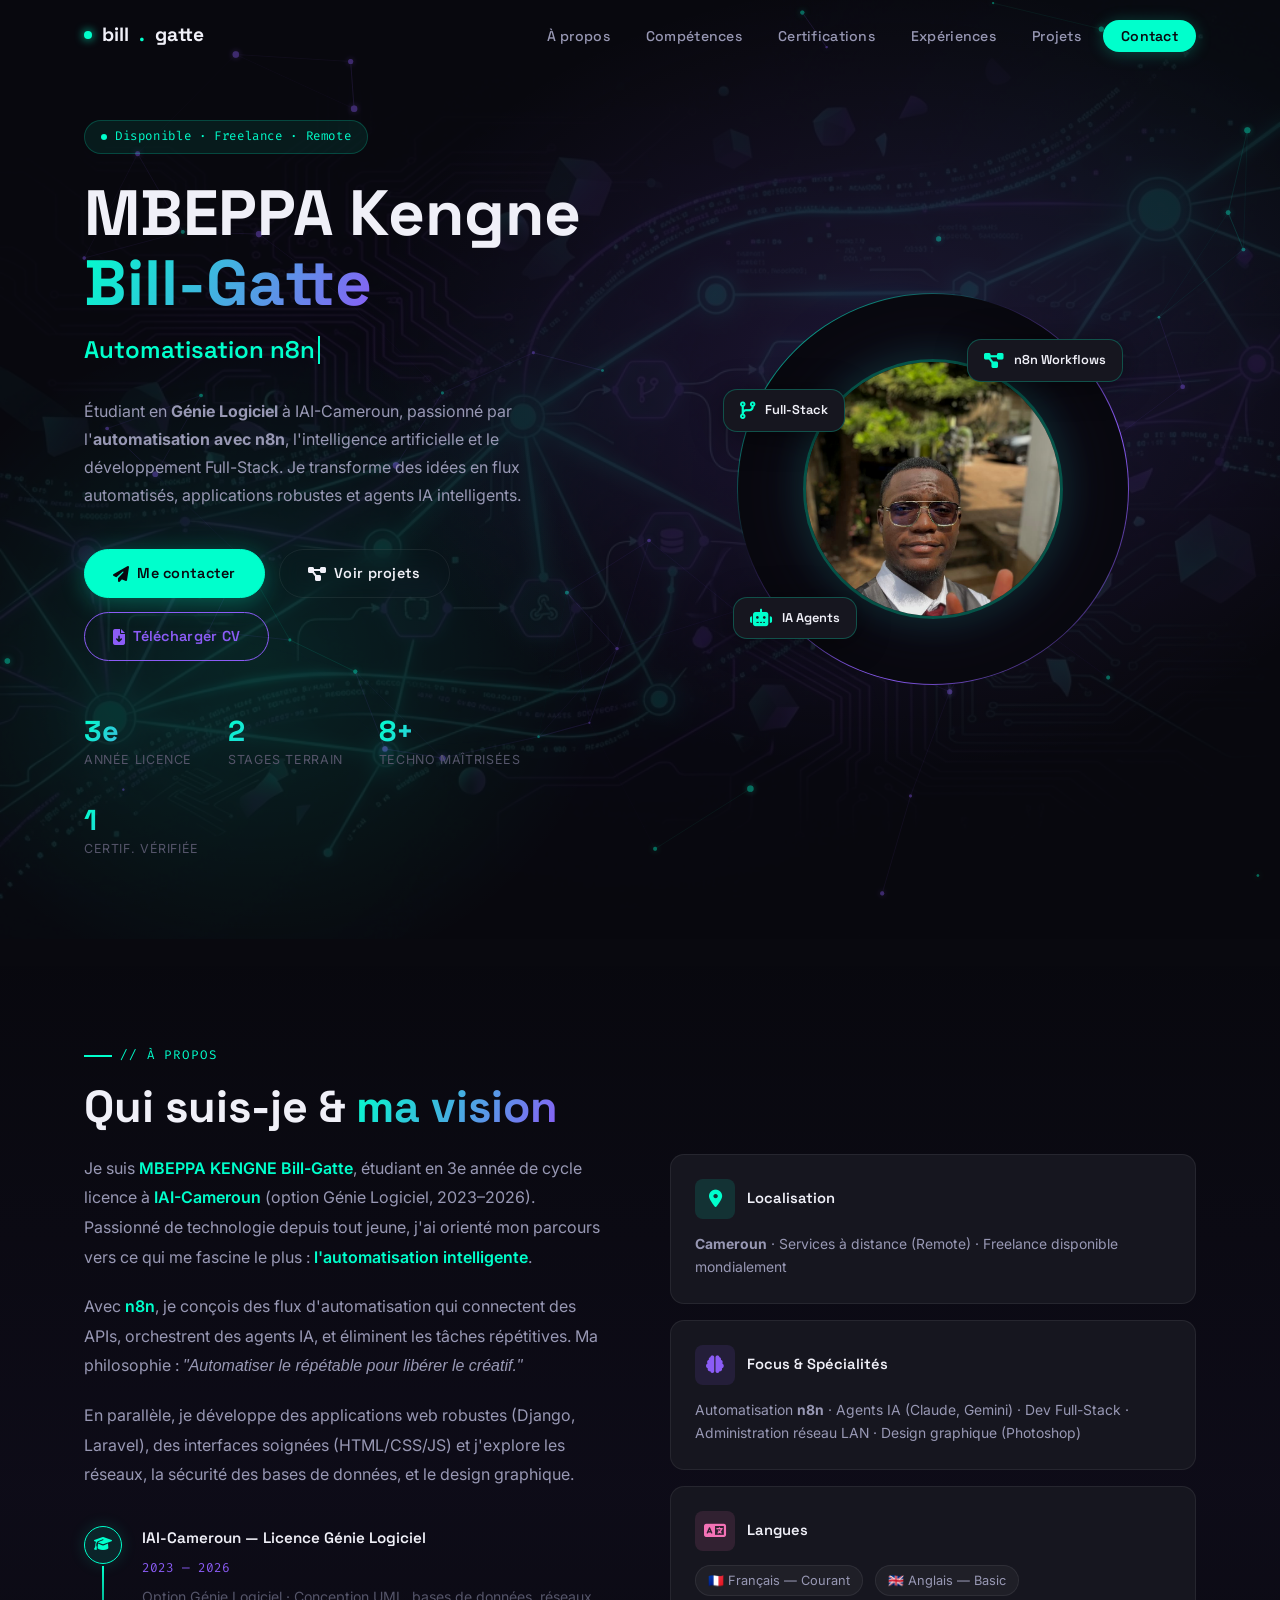
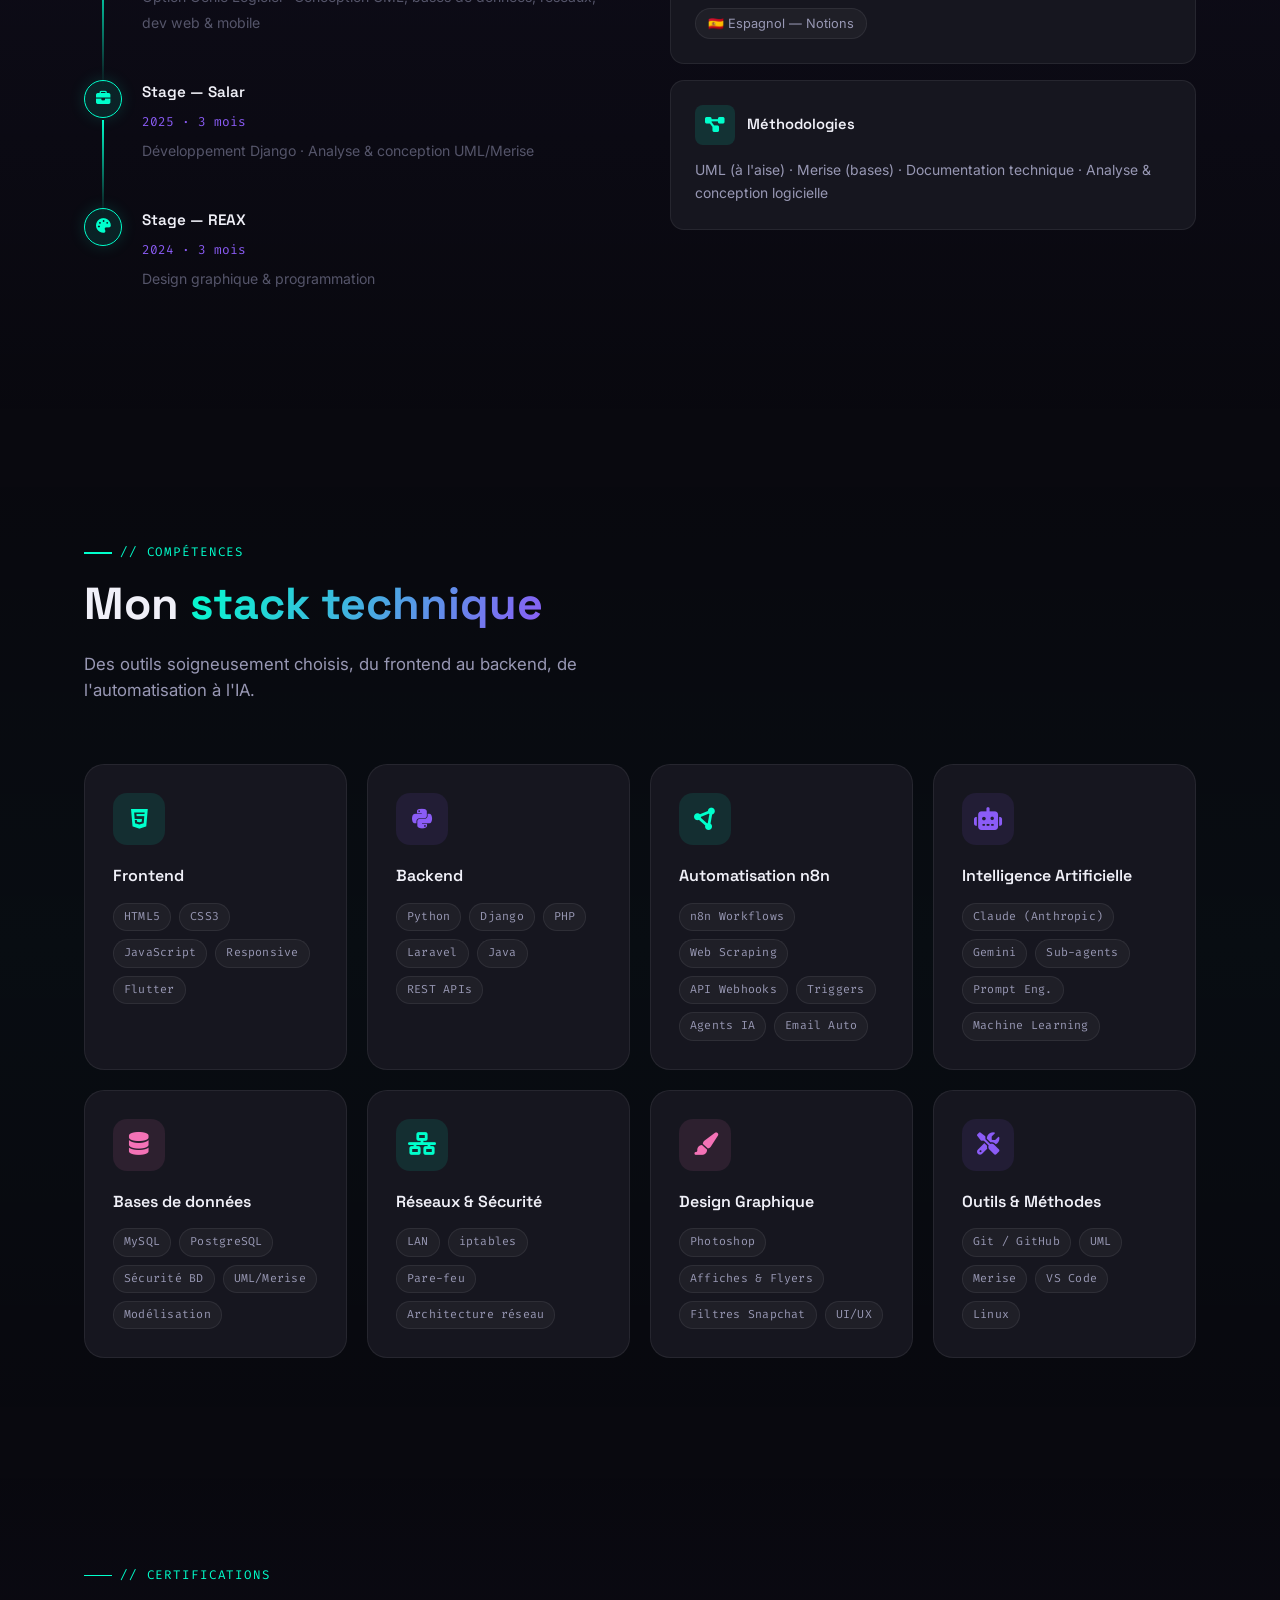
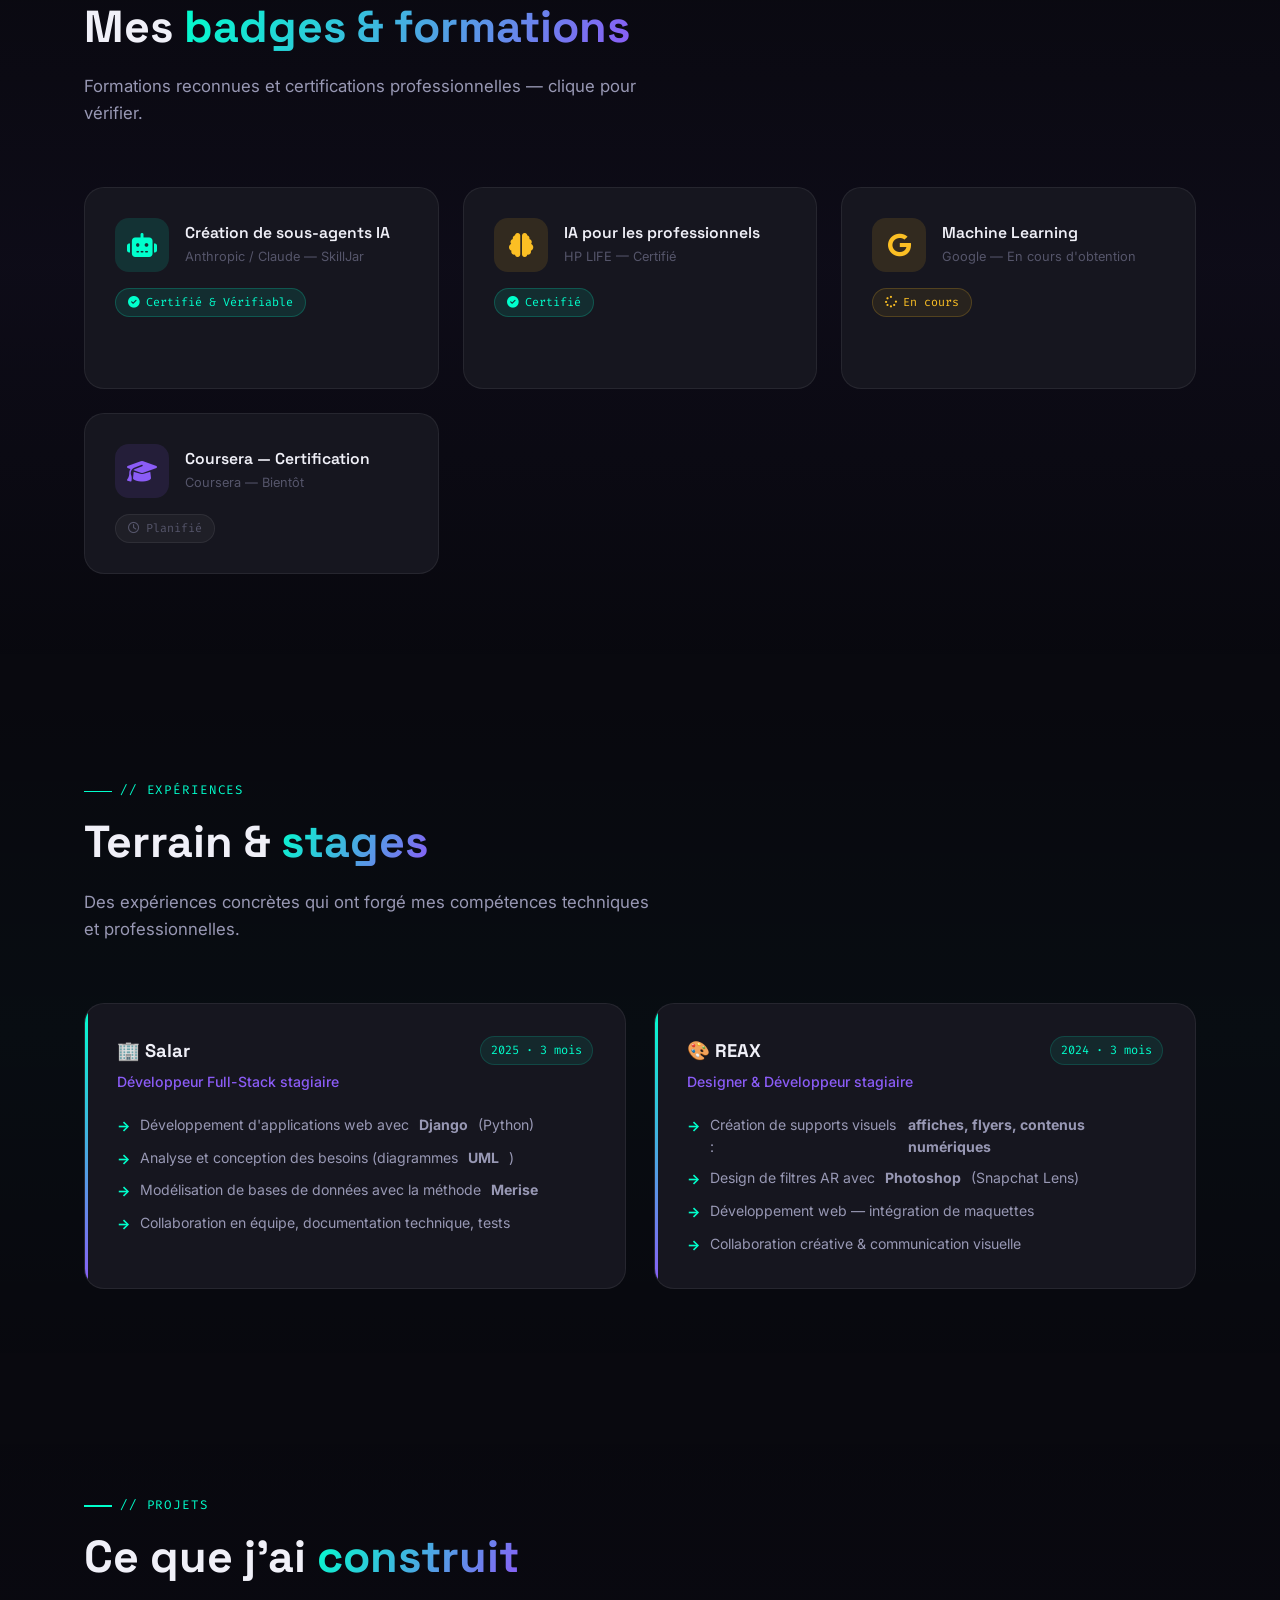
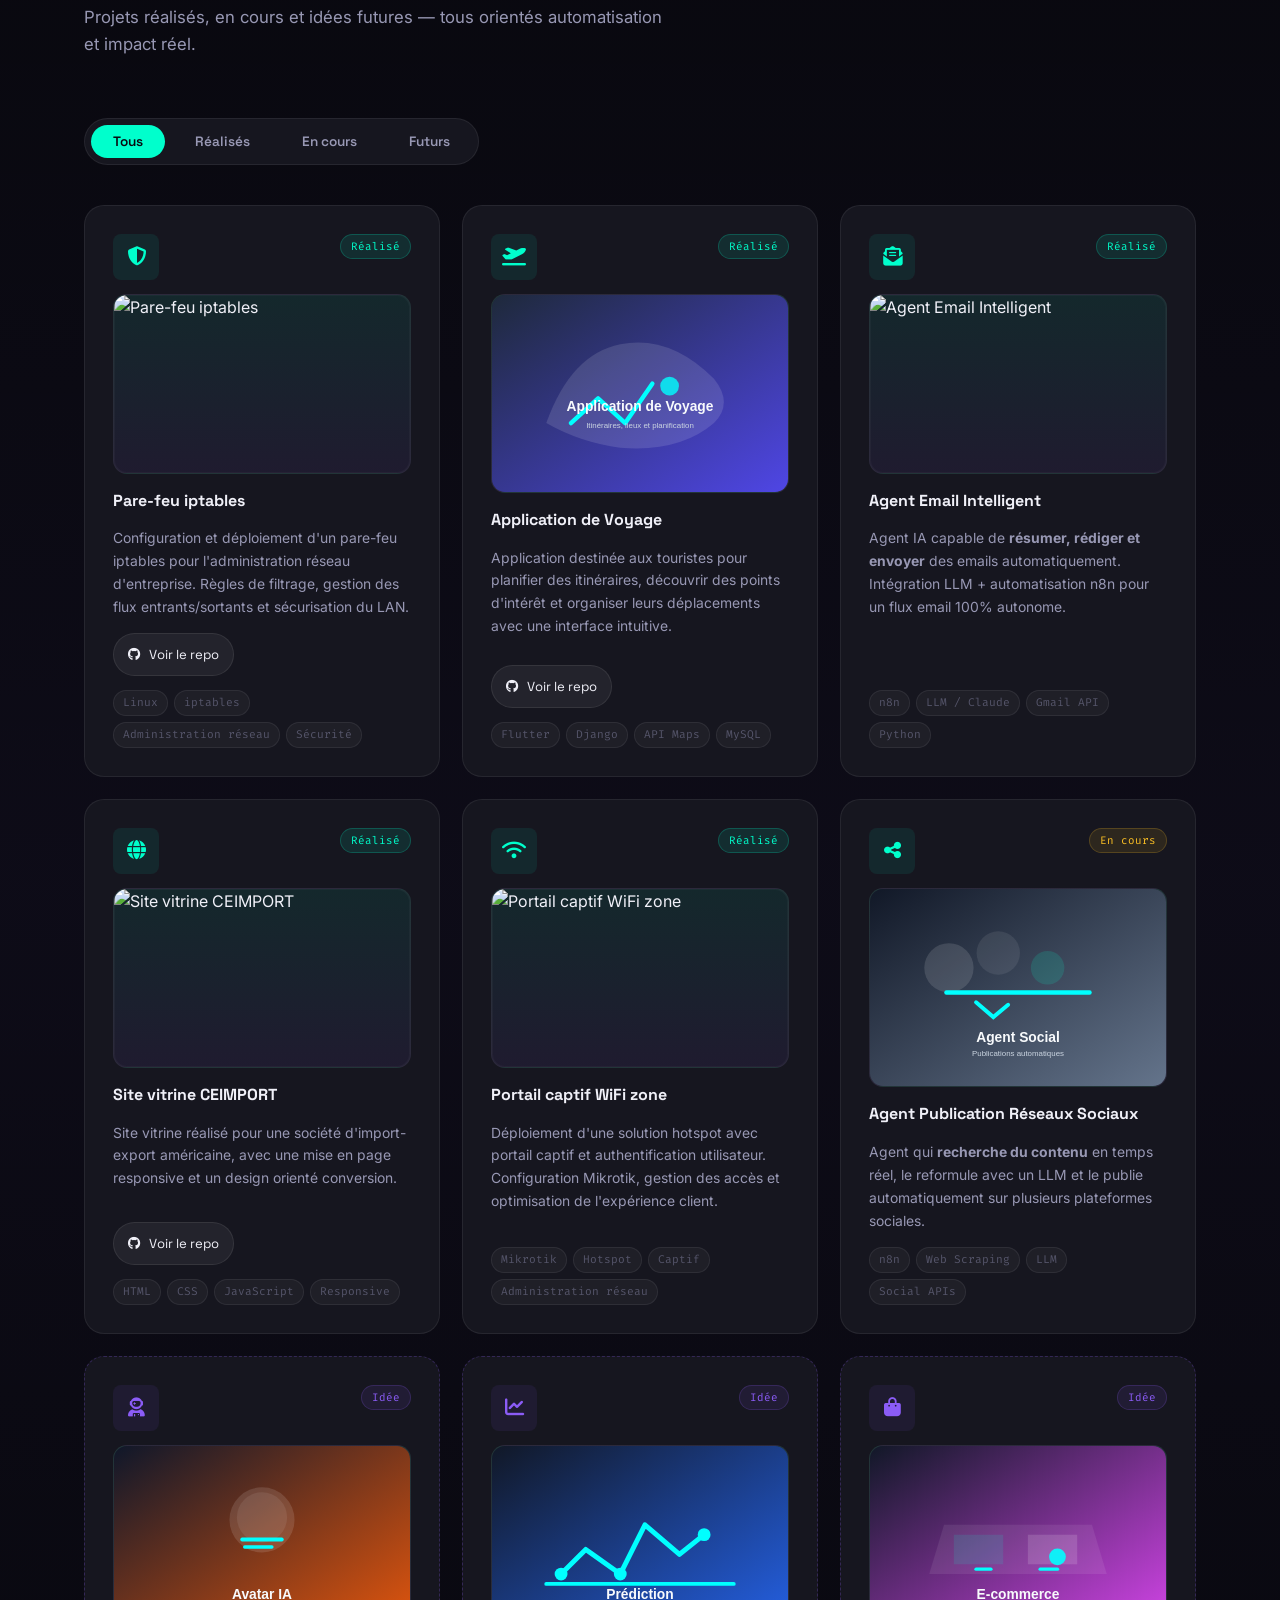
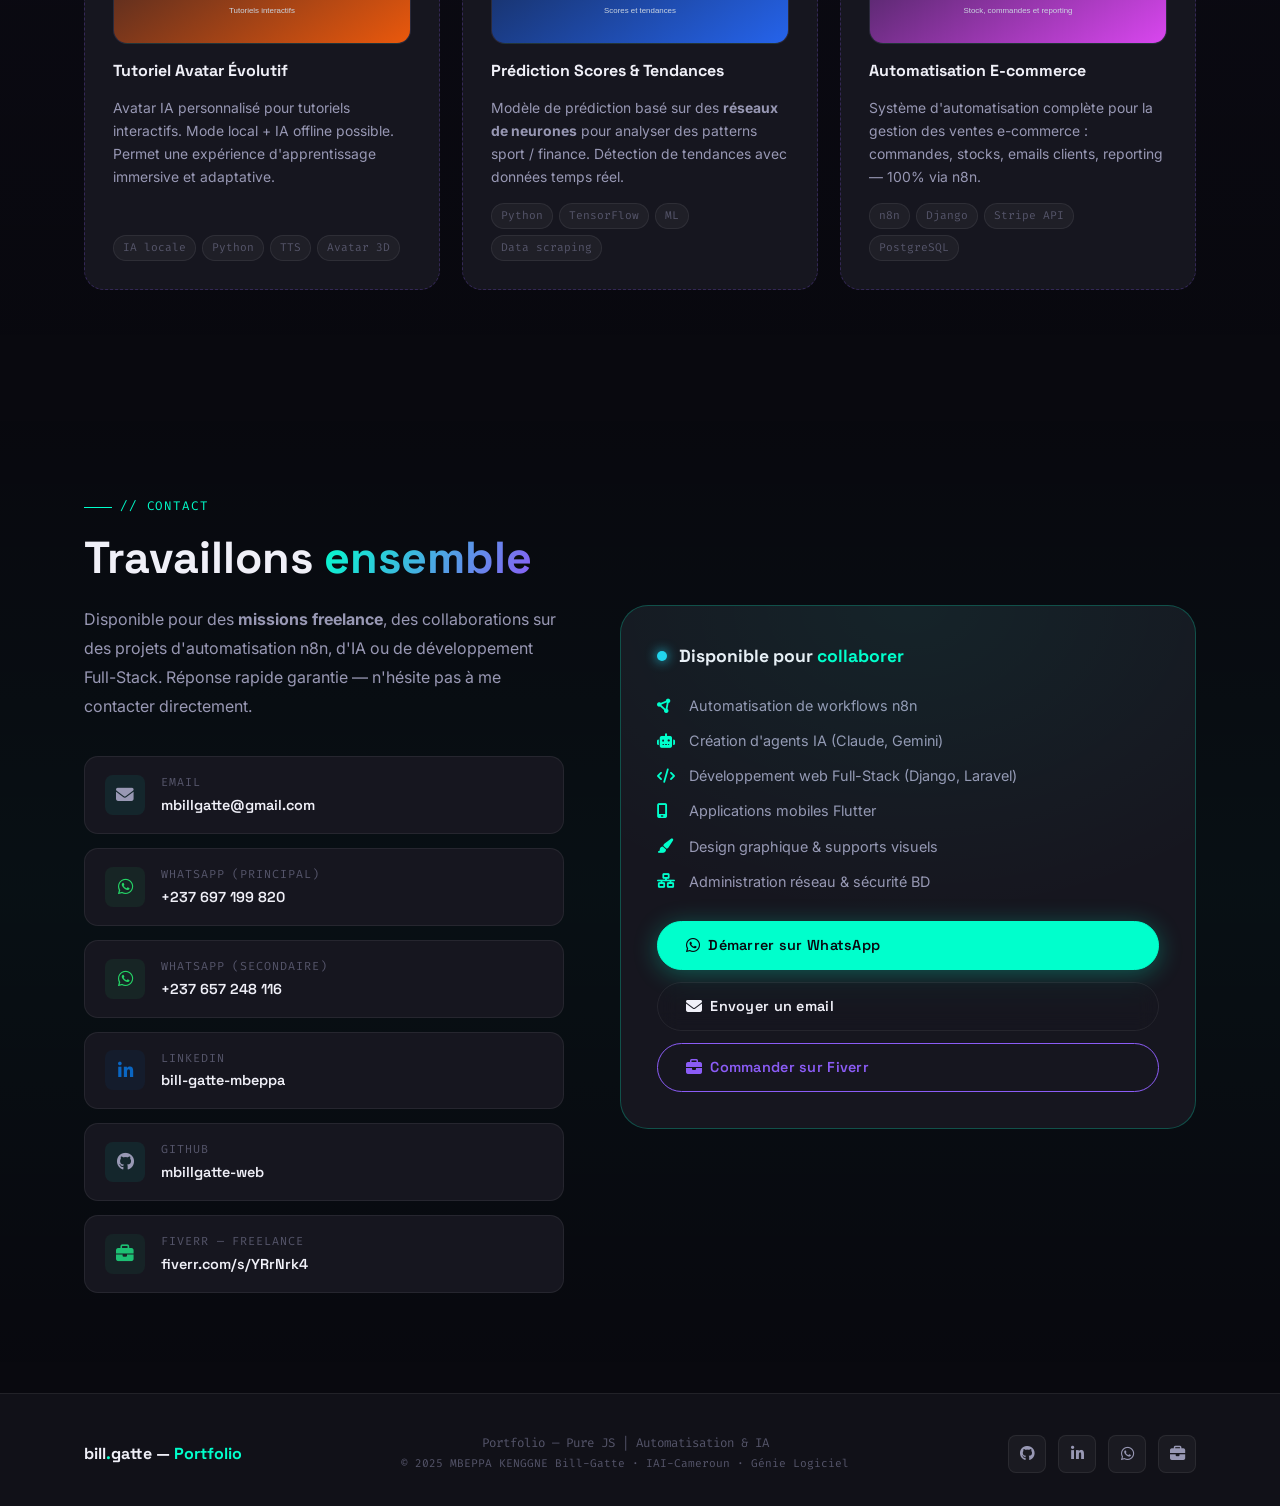
==== commit 1d205539: "Ajout de la nouvelle certification" ====
--- a/index.html
+++ b/index.html
@@ -431,7 +431,29 @@
         <div class="cert-arrow"><i class="fa-solid fa-arrow-up-right-from-square"></i></div>
       </a>
 
-      <!-- Cert 2 — Machine Learning Google (en cours) -->
+      <!-- Cert 2 — HP LIFE IA pour les professionnels -->
+      <a
+        href="https://www.life-global.org/certificate/9a17e7cb-a629-4540-9c52-02c07239ea58"
+        target="_blank"
+        rel="noopener noreferrer"
+        class="cert-card reveal"
+        id="cert-hplife"
+        aria-label="Certification HP LIFE — IA pour les professionnels — Vérifier"
+      >
+        <div class="cert-header">
+          <div class="cert-icon orange"><i class="fa-solid fa-brain"></i></div>
+          <div>
+            <div class="cert-title">IA pour les professionnels</div>
+            <div class="cert-issuer">HP LIFE — Certifié</div>
+          </div>
+        </div>
+        <div class="cert-status verified">
+          <i class="fa-solid fa-circle-check"></i> Certifié
+        </div>
+        <div class="cert-arrow"><i class="fa-solid fa-arrow-up-right-from-square"></i></div>
+      </a>
+
+      <!-- Cert 3 — Machine Learning Google (en cours) -->
       <div class="cert-card not-yet reveal" id="cert-ml" aria-label="Certification Machine Learning Google — En cours">
         <div class="cert-header">
           <div class="cert-icon orange"><i class="fa-brands fa-google"></i></div>
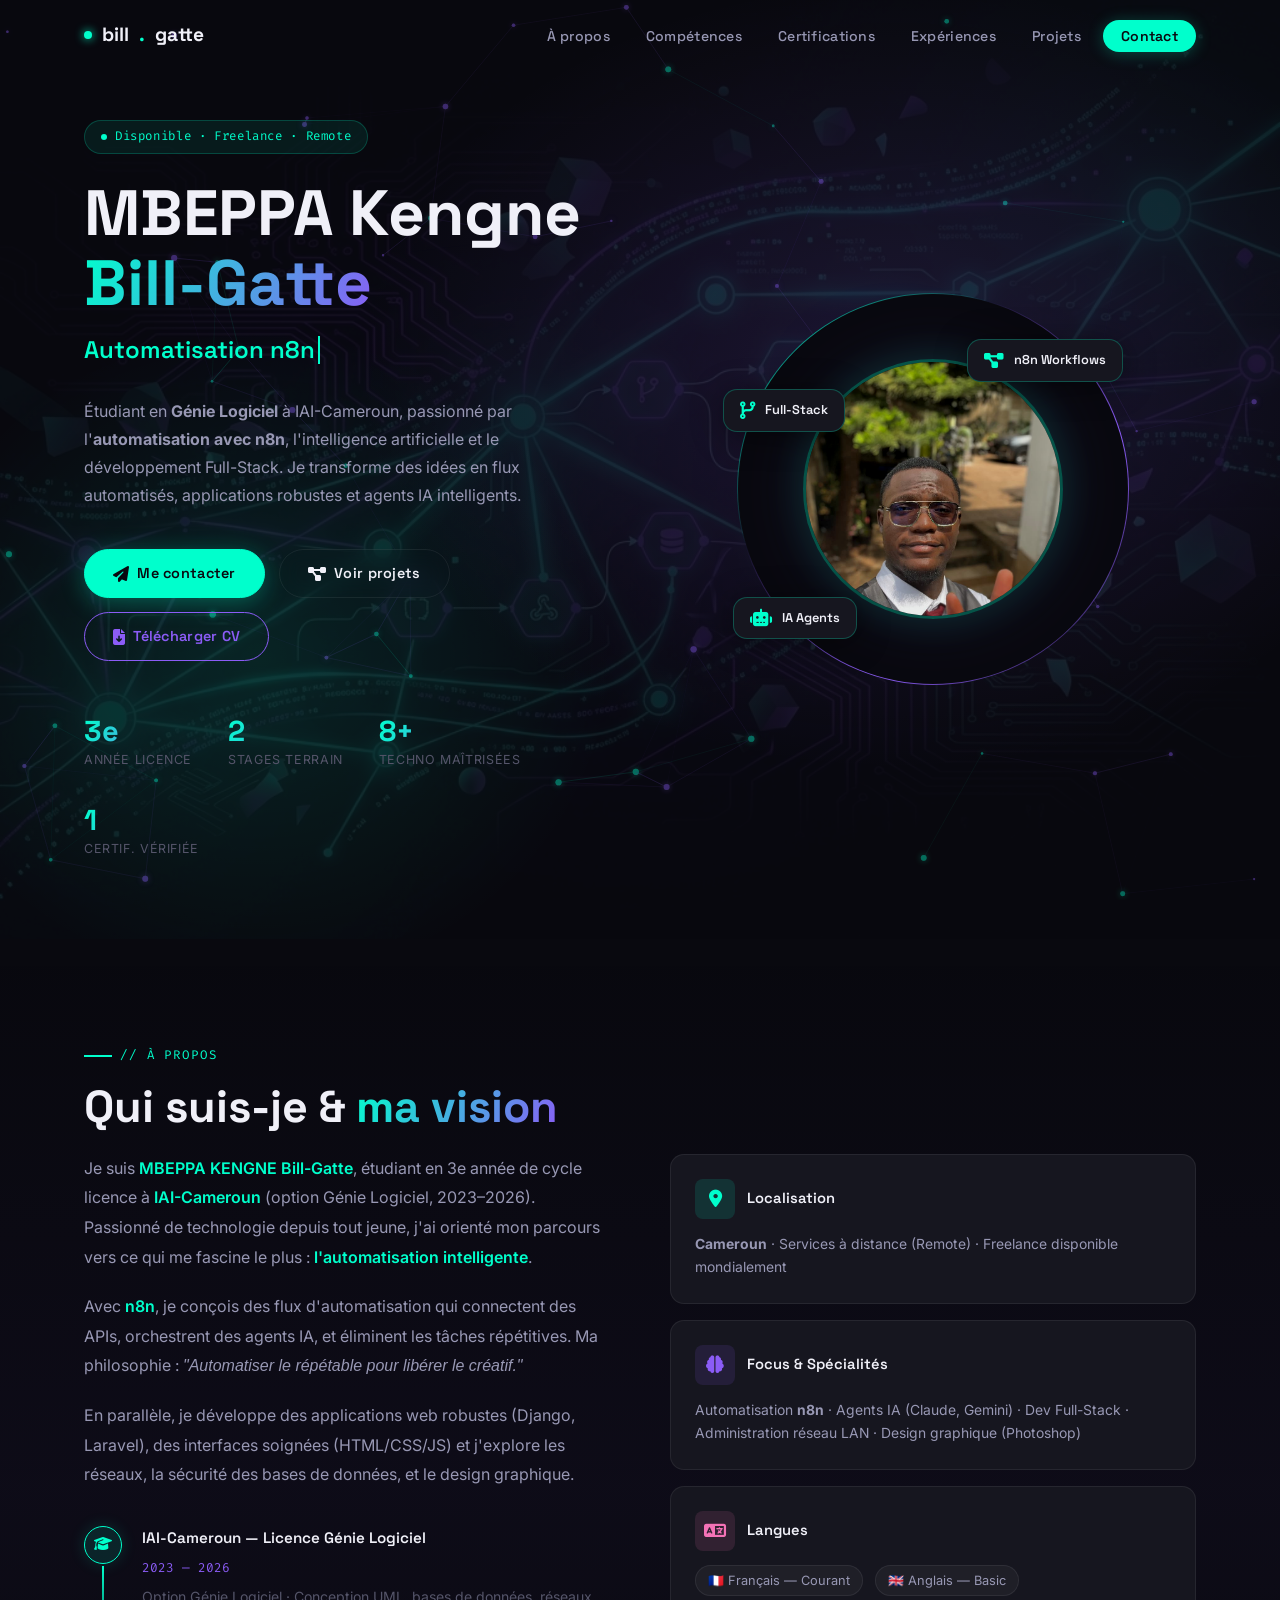
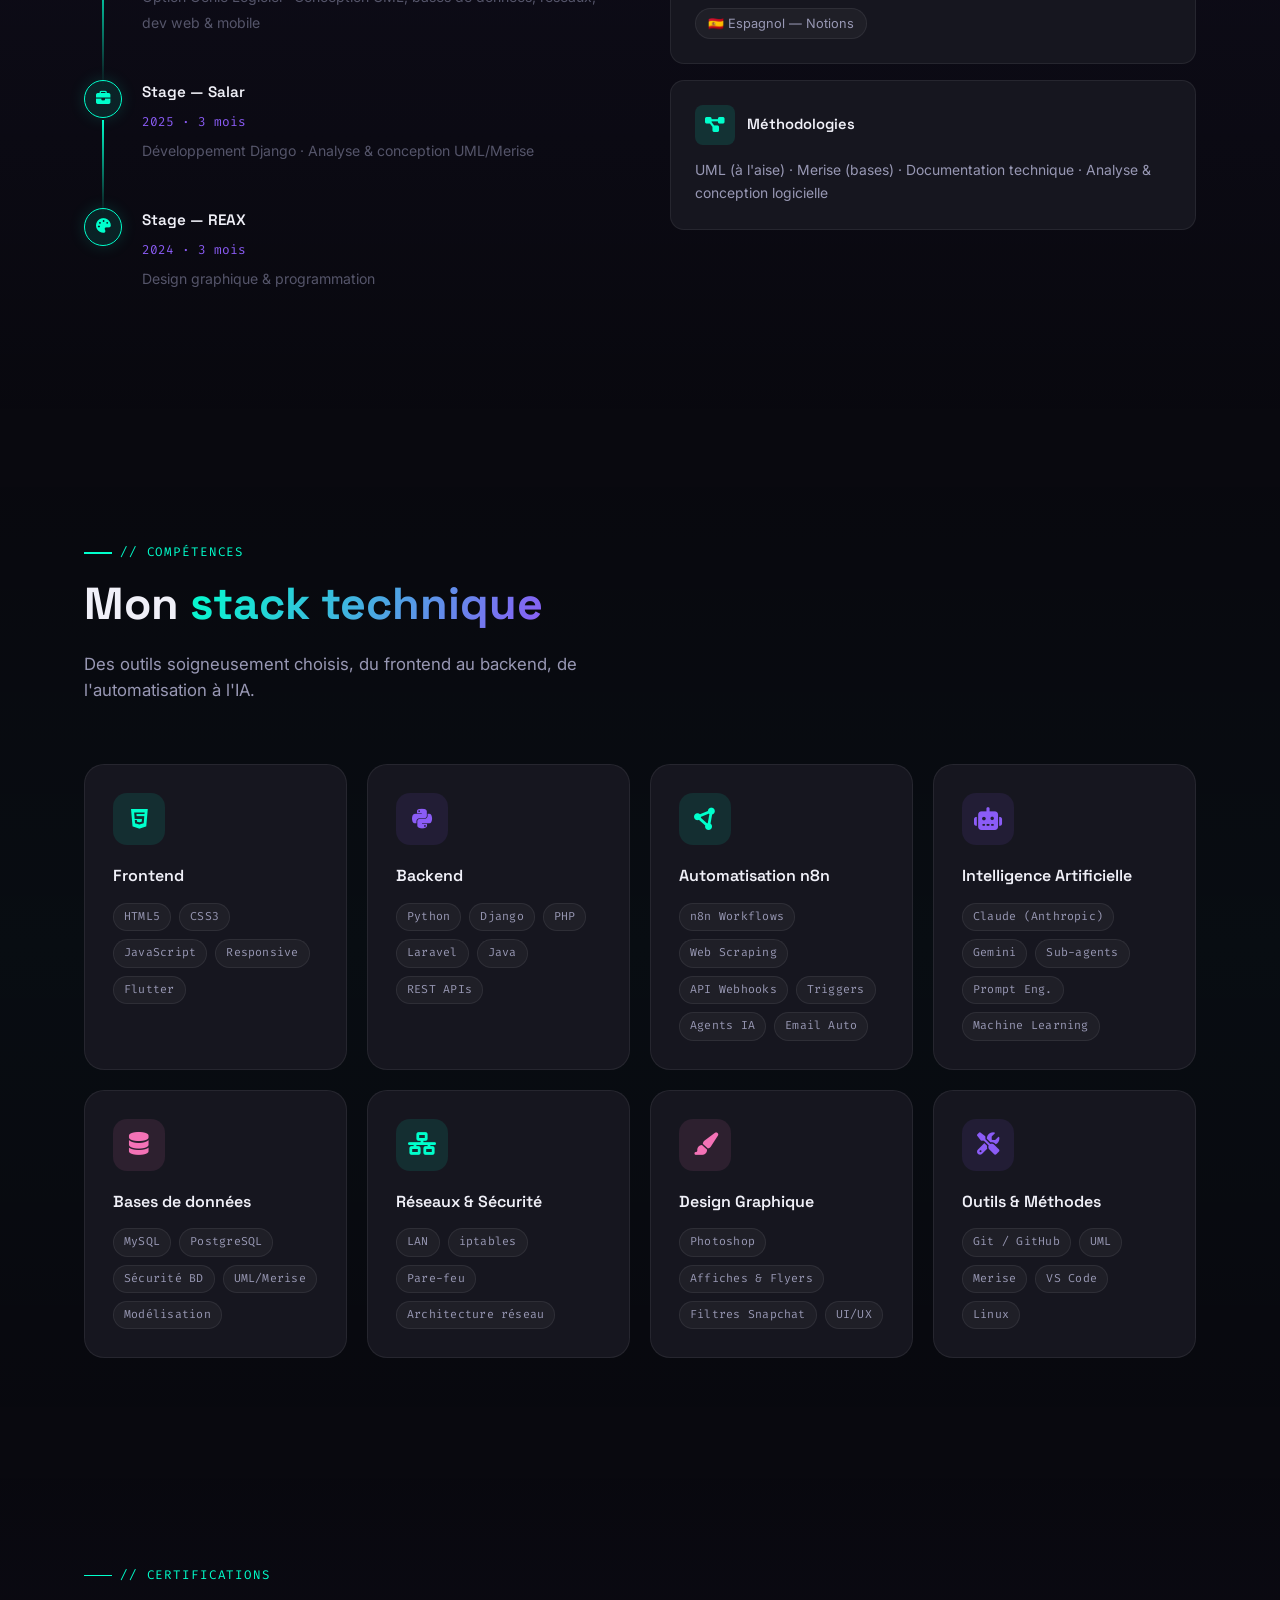
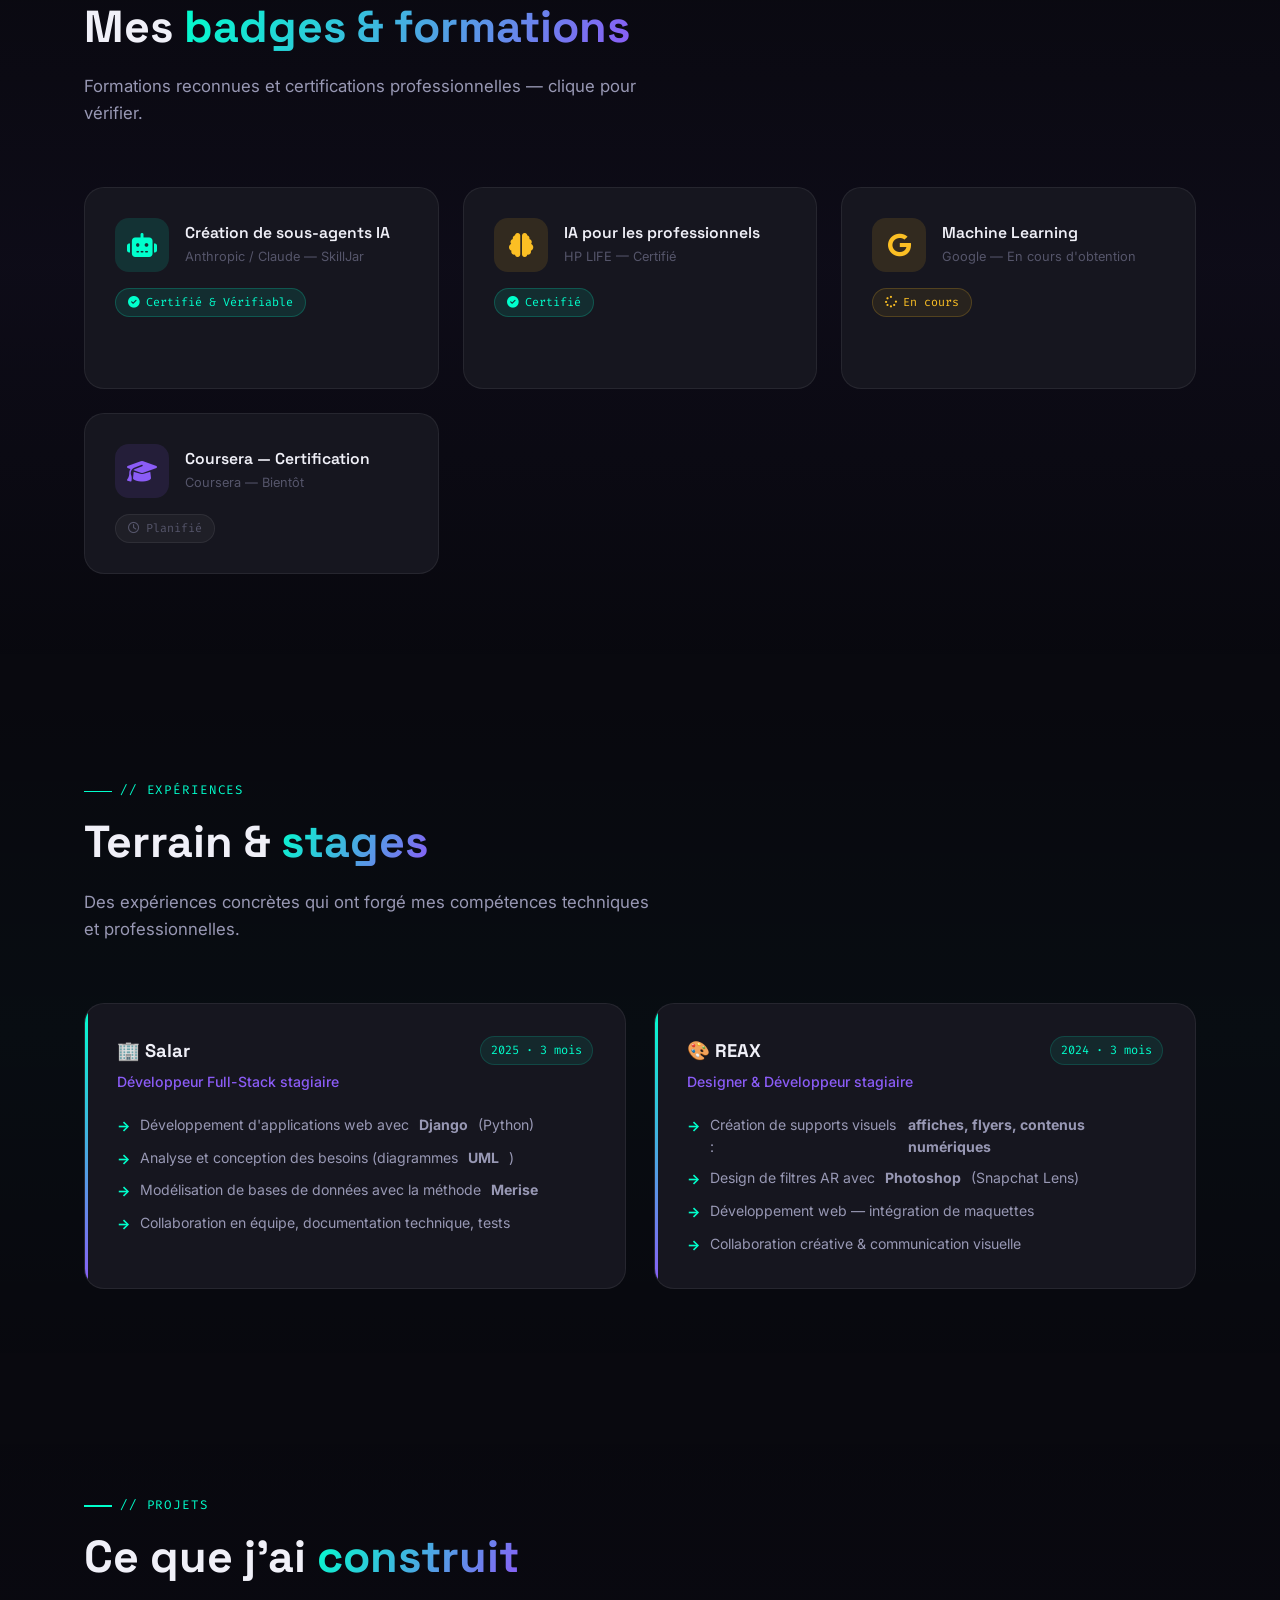
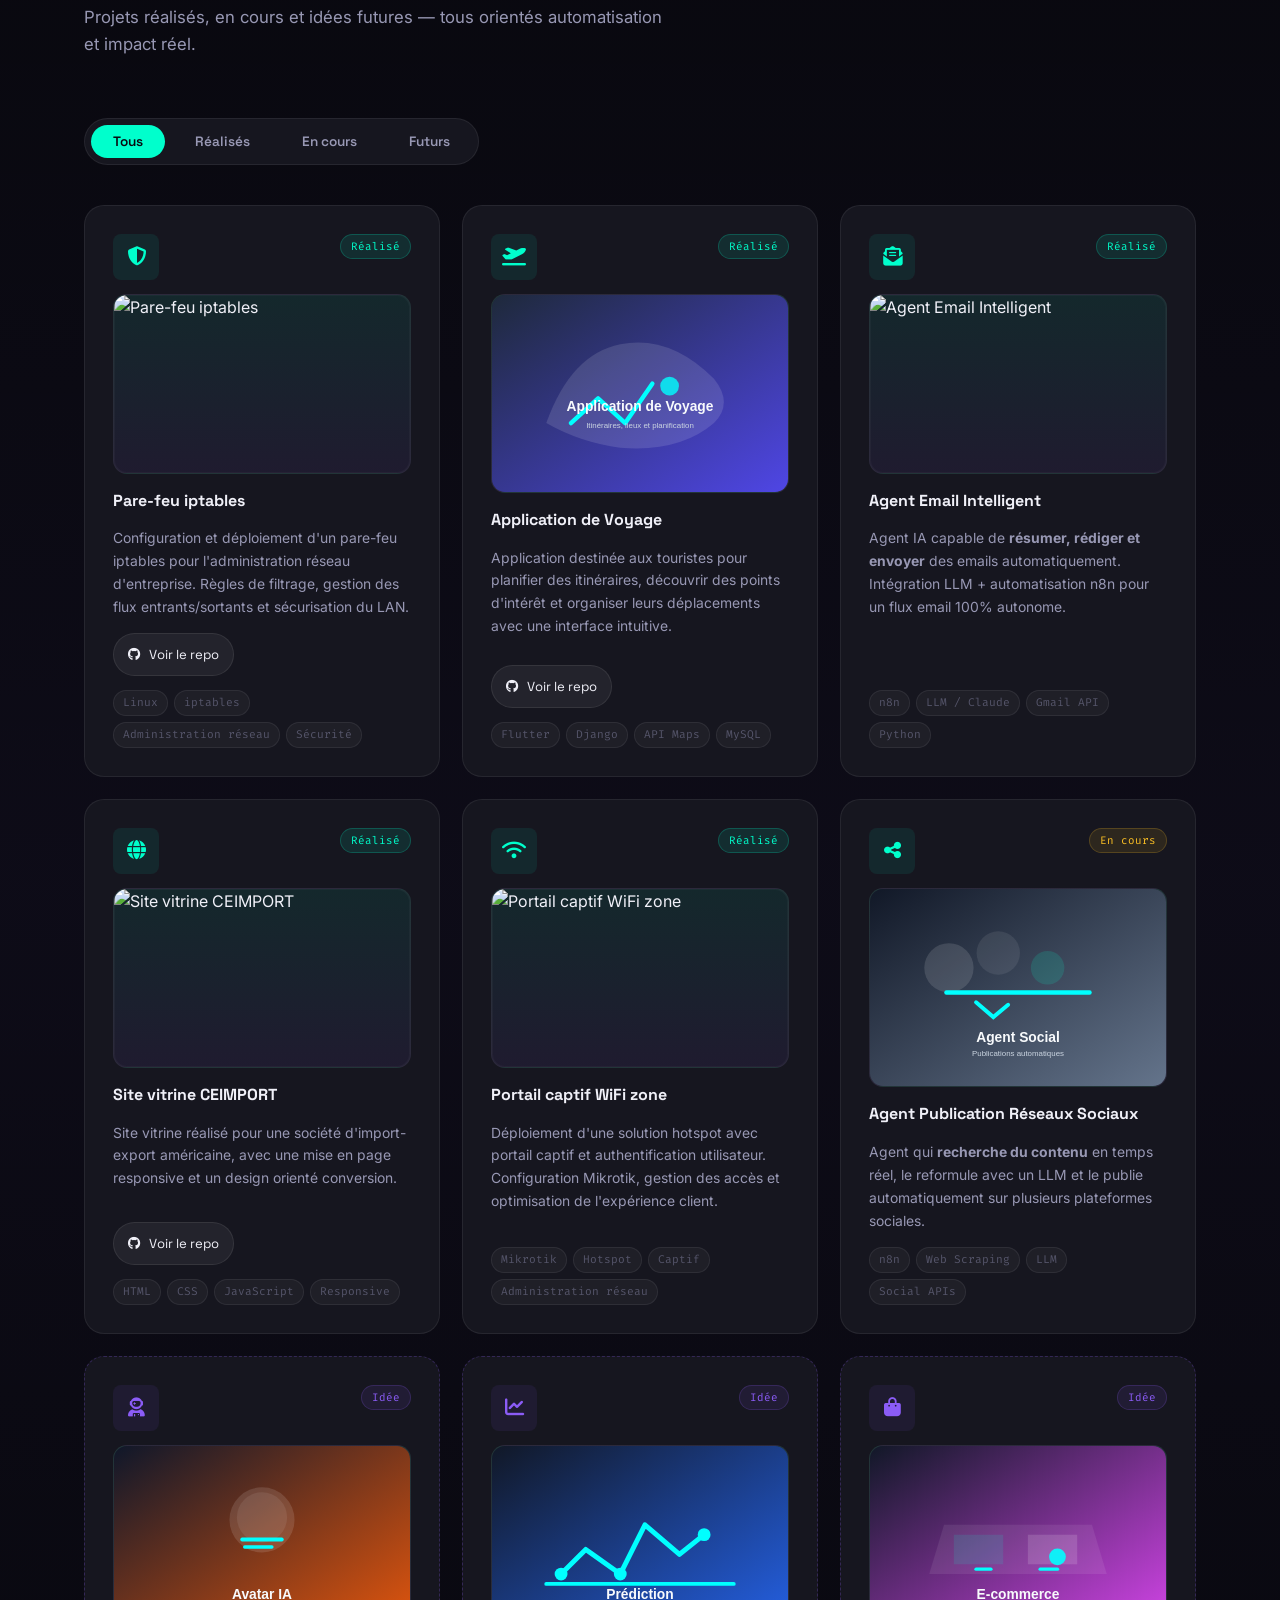
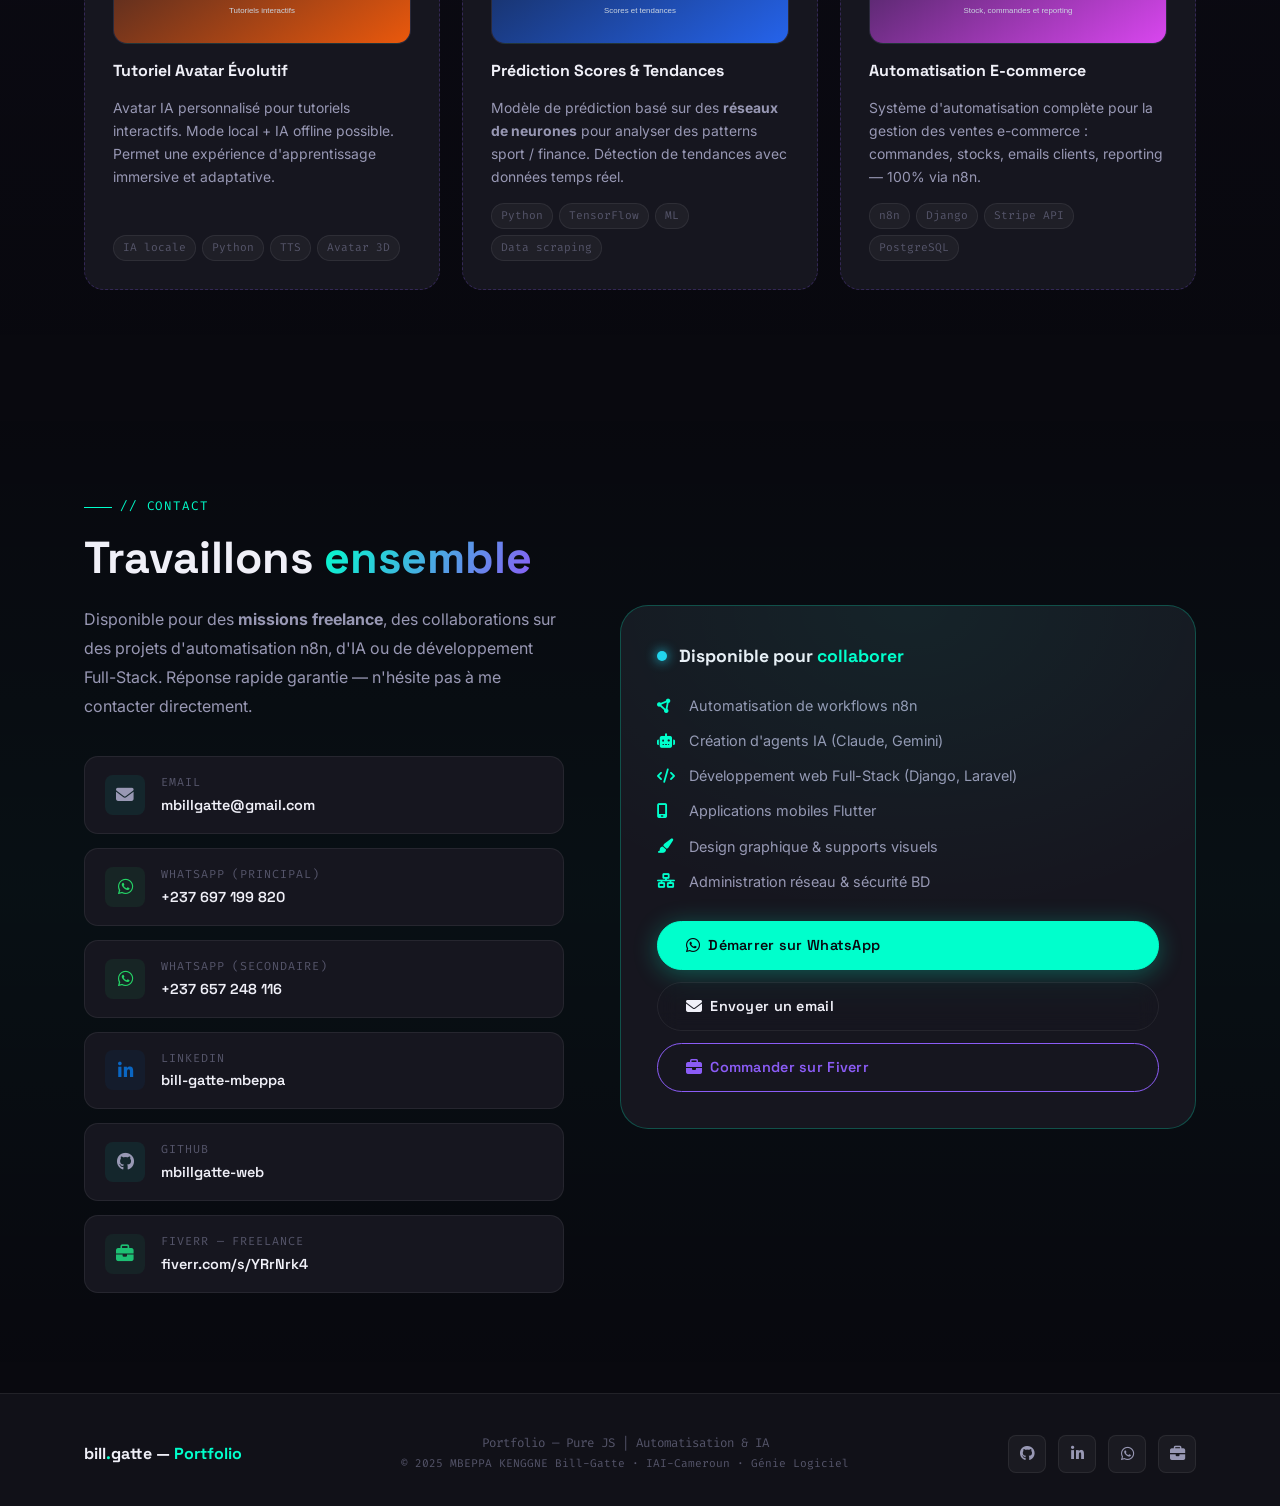
==== commit bce3550e: "mise ajour du nombre de certification" ====
--- a/index.html
+++ b/index.html
@@ -115,7 +115,7 @@
             <span class="stat-label">Techno maîtrisées</span>
           </div>
           <div class="stat-item">
-            <span class="stat-number" data-count="1" data-suffix="">1</span>
+            <span class="stat-number" data-count="1" data-suffix="">2</span>
             <span class="stat-label">Certif. vérifiée</span>
           </div>
         </div>
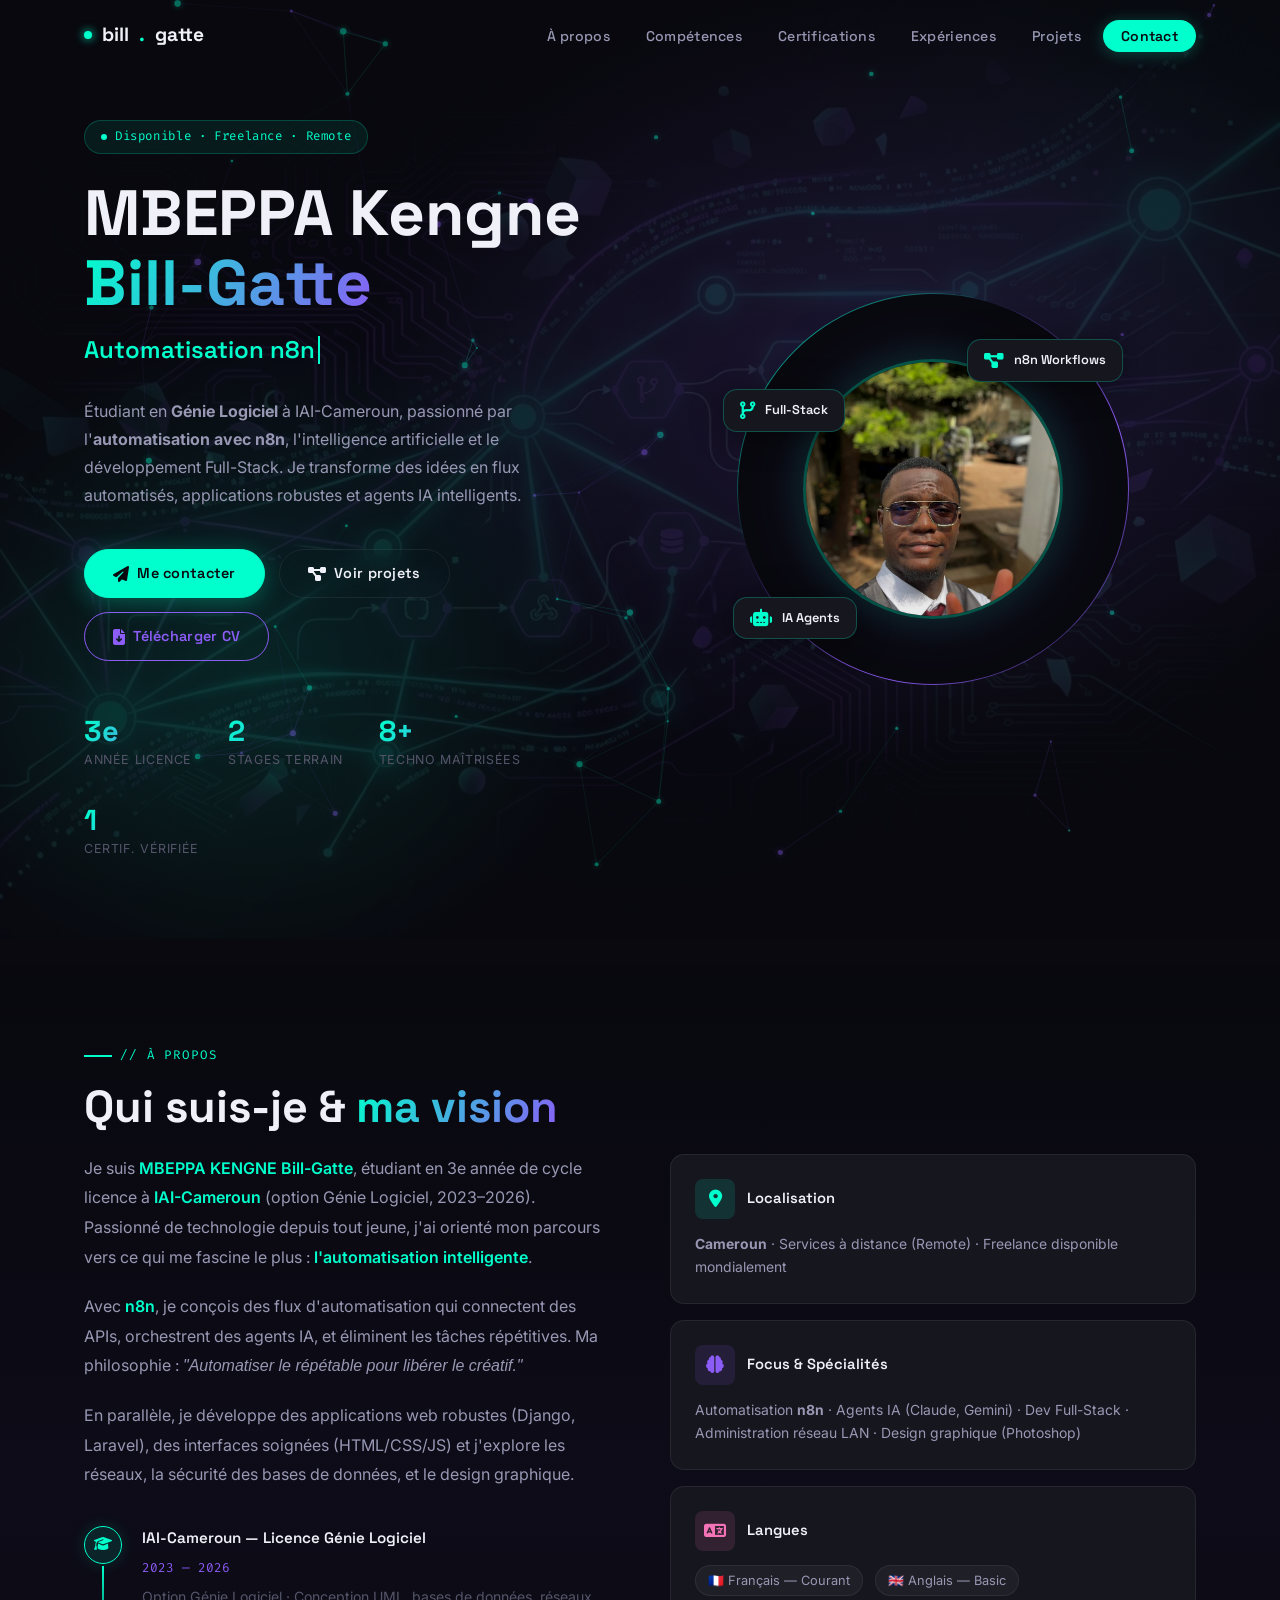
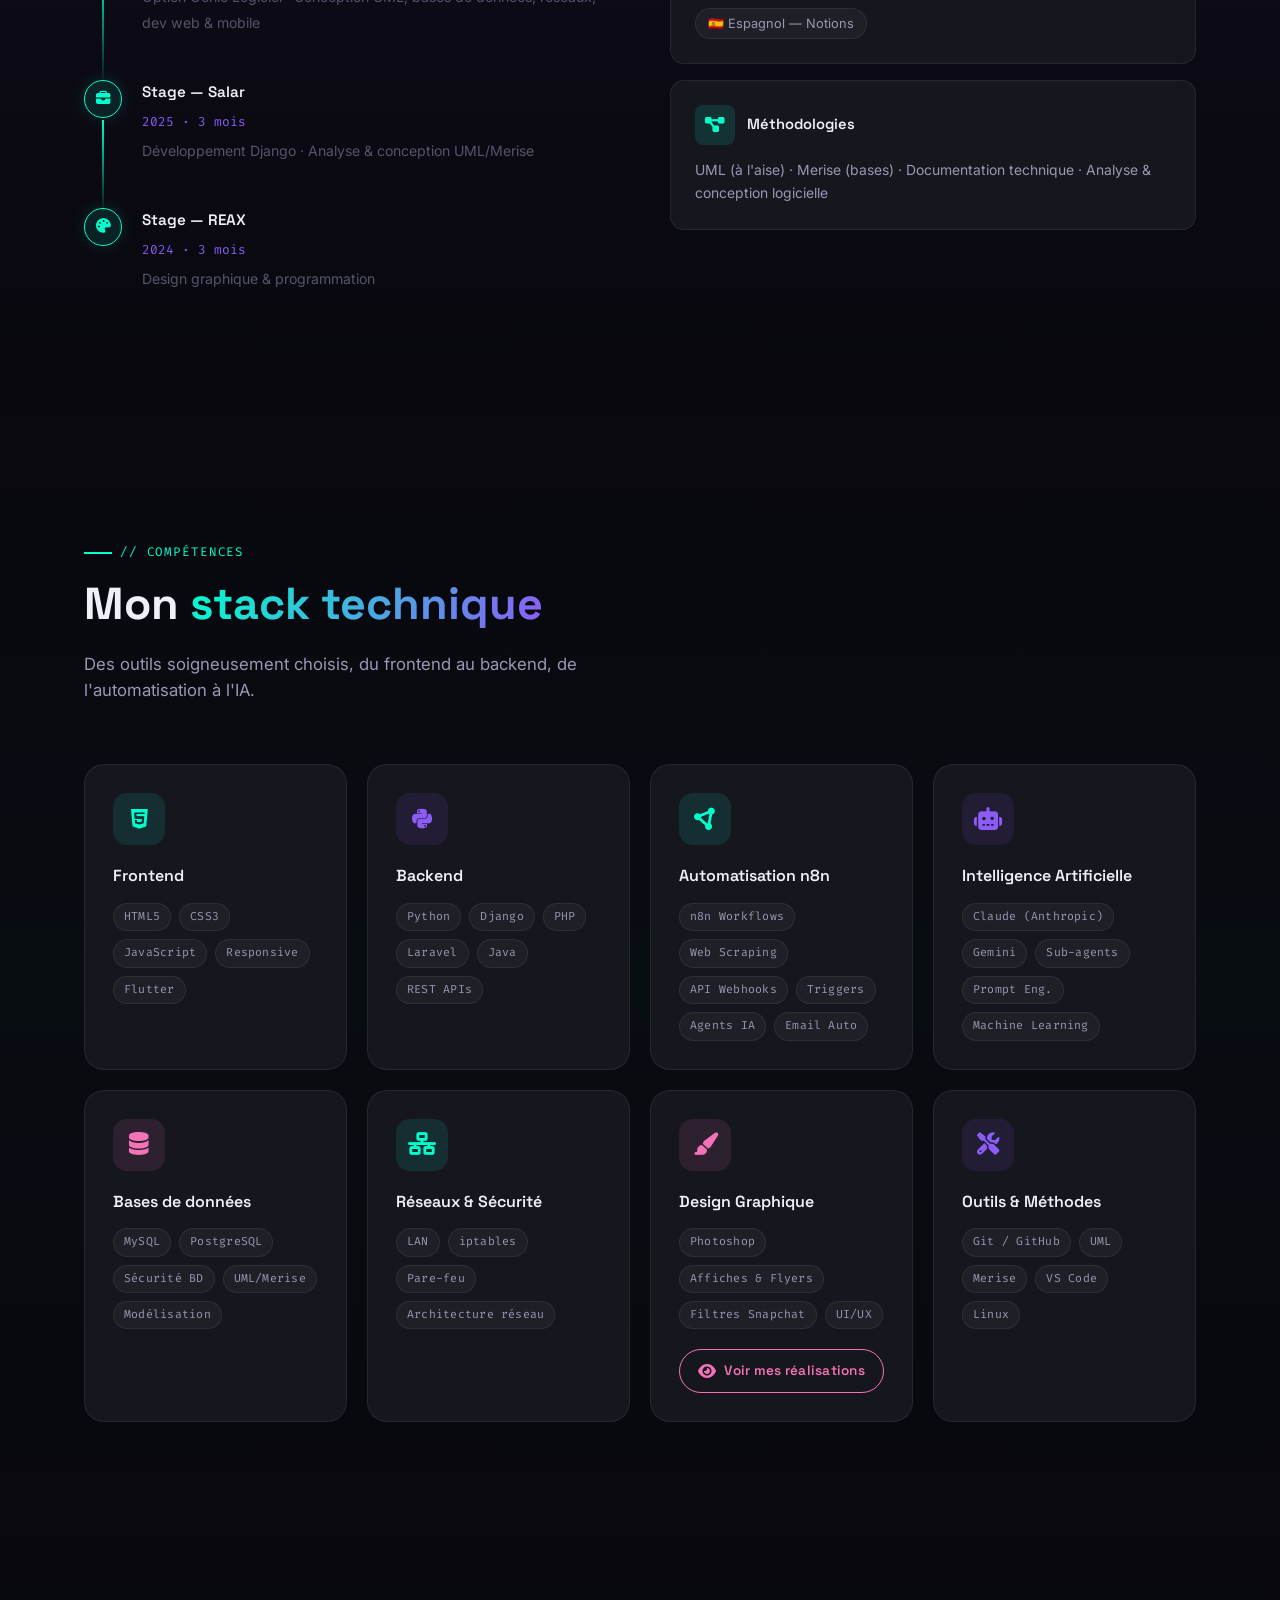
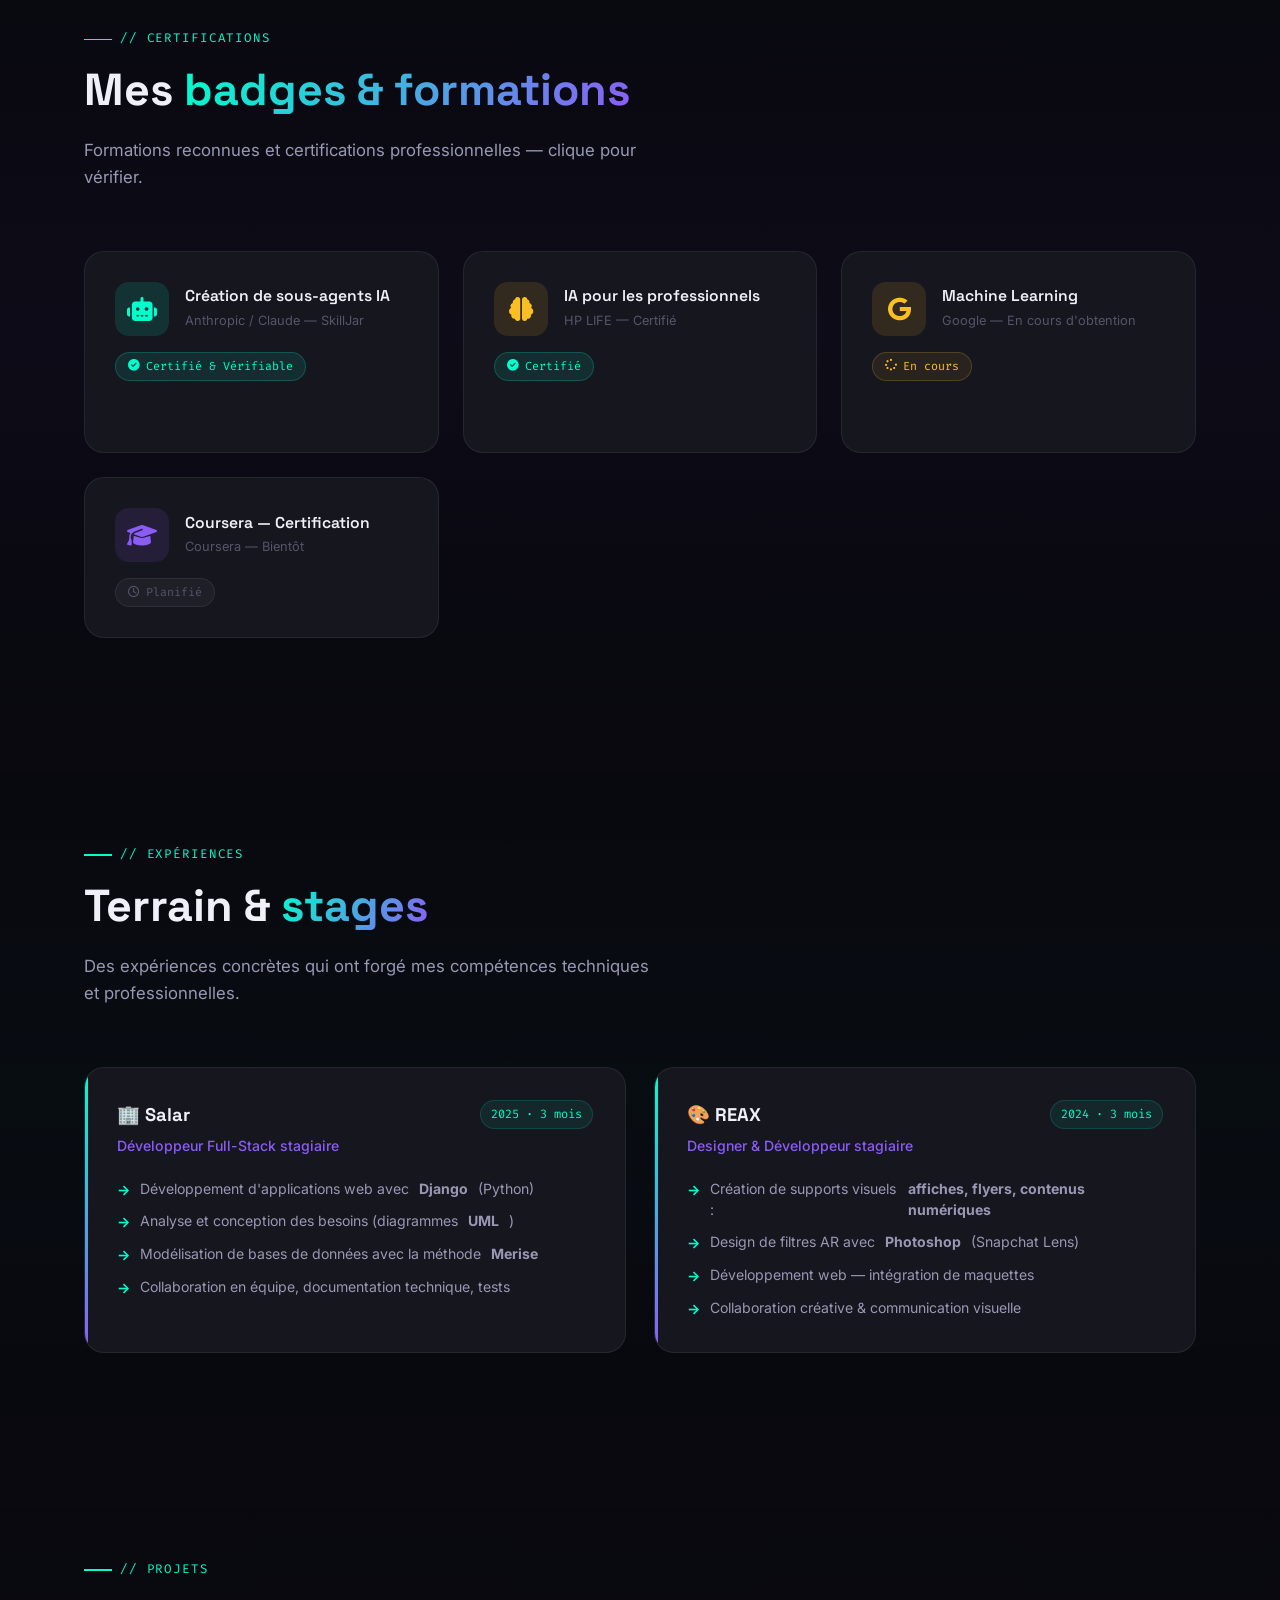
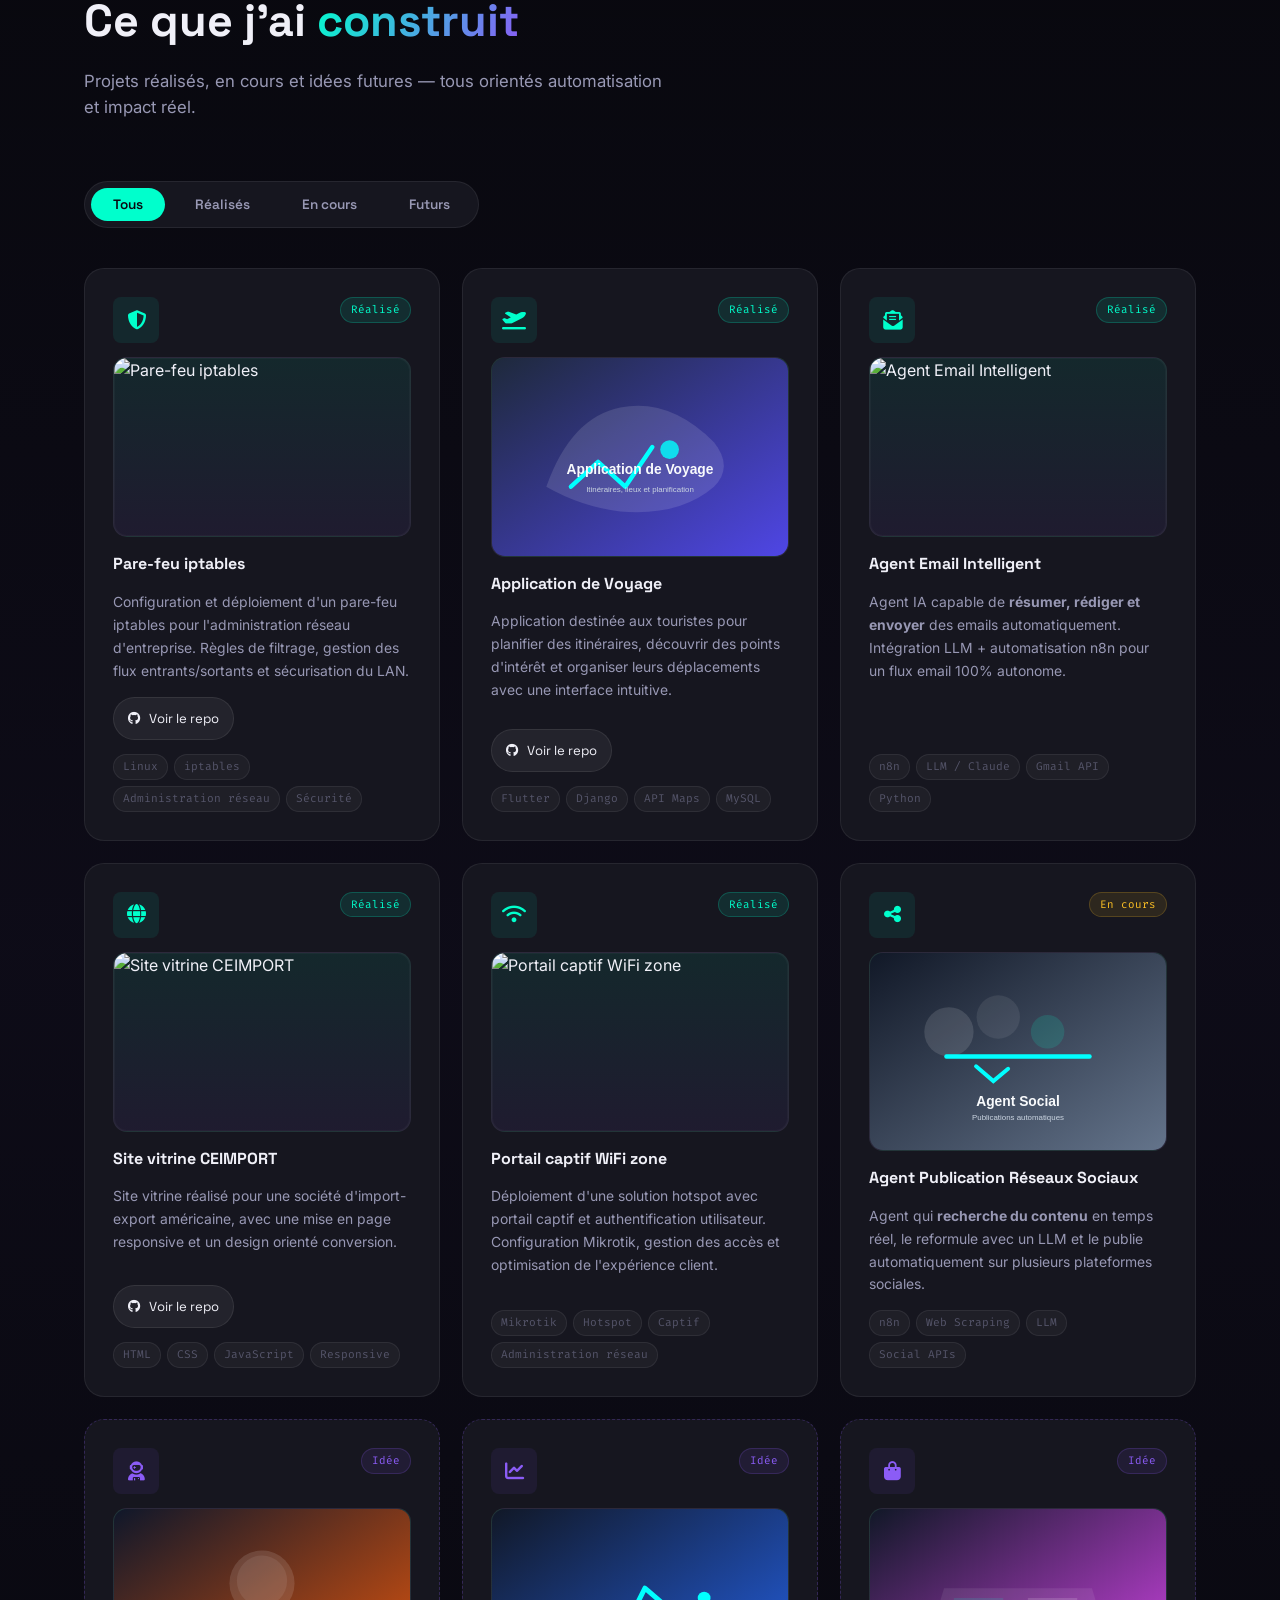
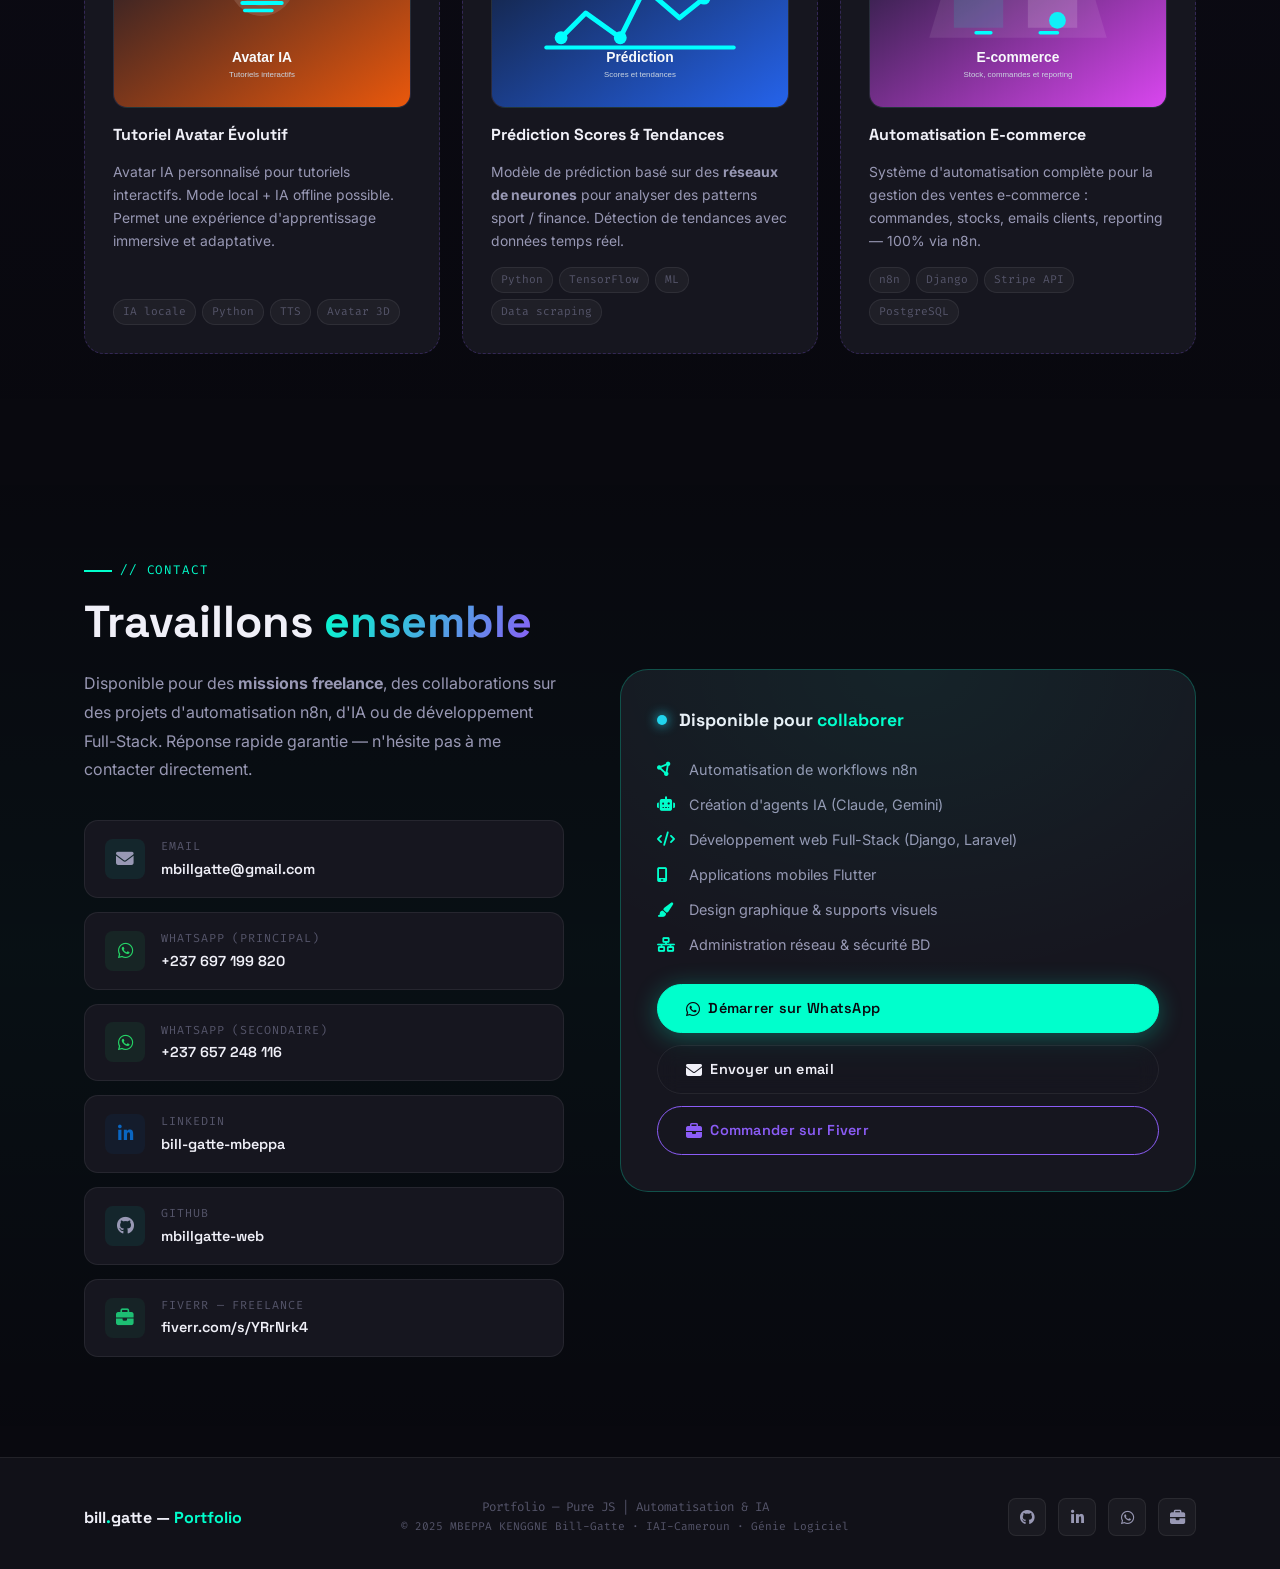
==== commit 609a976a: "Ajout de la section: realisation design" ====
--- a/index.html
+++ b/index.html
@@ -375,6 +375,9 @@
           <span class="skill-tag">Filtres Snapchat</span>
           <span class="skill-tag">UI/UX</span>
         </div>
+        <a href="design-portfolio.html" class="btn btn-outline-pink" style="margin-top: 20px; width: 100%; justify-content: center; font-size: 0.85rem; padding: 10px;">
+          <i class="fa-solid fa-eye"></i> Voir mes réalisations
+        </a>
       </div>
 
       <!-- Outils & Méthodes -->
--- a/css/style.css
+++ b/css/style.css
@@ -1425,3 +1425,200 @@
   .hero-stats { gap: 24px; }
   .projects-tabs { flex-wrap: wrap; }
 }
+
+/* =====================================================
+   DESIGN PORTFOLIO STYLES (Fan-out Carousels & Modal)
+   ===================================================== */
+
+/* btn-outline-pink */
+.btn-outline-pink {
+  background: transparent;
+  color: var(--accent-pink);
+  border-color: var(--accent-pink);
+}
+.btn-outline-pink:hover {
+  background: rgba(244,114,182,0.12);
+  transform: translateY(-2px);
+  box-shadow: 0 6px 24px rgba(244,114,182,0.3);
+}
+
+/* Design Gallery Grid */
+.design-gallery {
+  display: grid;
+  grid-template-columns: repeat(auto-fit, minmax(280px, 1fr));
+  gap: 60px 40px;
+  padding: 40px 0;
+  justify-items: center;
+}
+
+/* Carousel Fan-Out Stack */
+.carousel-stack {
+  position: relative;
+  width: 100%;
+  max-width: 300px;
+  aspect-ratio: 3 / 4; /* Typical poster ratio */
+  cursor: pointer;
+  perspective: 1000px;
+  margin: 0 auto;
+}
+
+.carousel-card {
+  position: absolute;
+  top: 0;
+  left: 0;
+  width: 100%;
+  height: 100%;
+  border-radius: var(--radius-md);
+  background: var(--bg-card);
+  border: 1px solid var(--border);
+  box-shadow: var(--shadow-card);
+  overflow: hidden;
+  transition: transform 0.6s cubic-bezier(0.34, 1.56, 0.64, 1), box-shadow 0.4s ease;
+  transform-origin: bottom center;
+  display: flex;
+  flex-direction: column;
+}
+
+.carousel-card img {
+  width: 100%;
+  height: 100%;
+  object-fit: cover;
+  flex-grow: 1;
+  transition: transform 0.5s ease;
+}
+
+.carousel-card .card-desc {
+  position: absolute;
+  bottom: 0;
+  left: 0;
+  width: 100%;
+  padding: 15px;
+  background: rgba(22, 22, 31, 0.9);
+  backdrop-filter: blur(10px);
+  color: var(--text-primary);
+  font-size: 0.85rem;
+  text-align: center;
+  transform: translateY(100%);
+  transition: transform 0.4s ease;
+  border-top: 1px solid var(--border);
+}
+
+/* Default Stacked State (No hover) */
+.carousel-card:nth-child(1) {
+  transform: translateY(0) scale(1) rotate(0);
+  z-index: 3;
+}
+.carousel-card:nth-child(2) {
+  transform: translateY(-10px) scale(0.95) rotate(-2deg);
+  z-index: 2;
+  opacity: 0.8;
+}
+.carousel-card:nth-child(3) {
+  transform: translateY(-20px) scale(0.9) rotate(2deg);
+  z-index: 1;
+  opacity: 0.6;
+}
+
+/* Hover Fan-Out State */
+.carousel-stack:hover .carousel-card {
+  box-shadow: 0 15px 40px rgba(0,0,0,0.6);
+}
+.carousel-stack:hover .carousel-card:nth-child(1) {
+  transform: translateY(-15px) scale(1.05) rotate(0deg);
+  z-index: 4;
+}
+.carousel-stack:hover .carousel-card:nth-child(2) {
+  transform: translateX(-40px) translateY(5px) scale(0.98) rotate(-12deg);
+  opacity: 1;
+}
+.carousel-stack:hover .carousel-card:nth-child(3) {
+  transform: translateX(40px) translateY(5px) scale(0.98) rotate(12deg);
+  opacity: 1;
+}
+
+/* Reveal description on hover of individual card inside a stacked fan */
+.carousel-card:hover .card-desc {
+  transform: translateY(0);
+}
+.carousel-card:hover img {
+  transform: scale(1.05);
+}
+.carousel-stack:hover .carousel-card:hover {
+  z-index: 5;
+  transform: translateY(-20px) scale(1.08) rotate(0deg) !important;
+}
+
+/* Modal Styles */
+.design-modal {
+  position: fixed;
+  inset: 0;
+  background: rgba(9, 9, 15, 0.95);
+  backdrop-filter: blur(15px);
+  z-index: 9999;
+  display: flex;
+  align-items: center;
+  justify-content: center;
+  opacity: 0;
+  pointer-events: none;
+  transition: opacity 0.4s ease;
+}
+.design-modal.active {
+  opacity: 1;
+  pointer-events: auto;
+}
+
+.modal-content {
+  position: relative;
+  max-width: 90vw;
+  max-height: 90vh;
+  transform: scale(0.9);
+  transition: transform 0.4s cubic-bezier(0.34, 1.56, 0.64, 1);
+}
+.design-modal.active .modal-content {
+  transform: scale(1);
+}
+
+.modal-content img {
+  max-width: 100%;
+  max-height: 85vh;
+  border-radius: var(--radius-md);
+  box-shadow: 0 20px 60px rgba(0,0,0,0.8);
+  object-fit: contain;
+}
+
+.modal-close {
+  position: absolute;
+  top: -40px;
+  right: -40px;
+  background: transparent;
+  border: none;
+  color: var(--text-primary);
+  font-size: 2rem;
+  cursor: pointer;
+  transition: color 0.3s ease;
+}
+.modal-close:hover {
+  color: var(--accent-pink);
+}
+.modal-caption {
+  text-align: center;
+  margin-top: 15px;
+  font-size: 1.1rem;
+  color: var(--text-primary);
+  font-family: var(--font-heading);
+}
+
+@media (max-width: 768px) {
+  .modal-close {
+    top: 10px;
+    right: 10px;
+    background: rgba(0,0,0,0.5);
+    border-radius: 50%;
+    width: 40px;
+    height: 40px;
+    display: flex;
+    align-items: center;
+    justify-content: center;
+    font-size: 1.5rem;
+  }
+}
